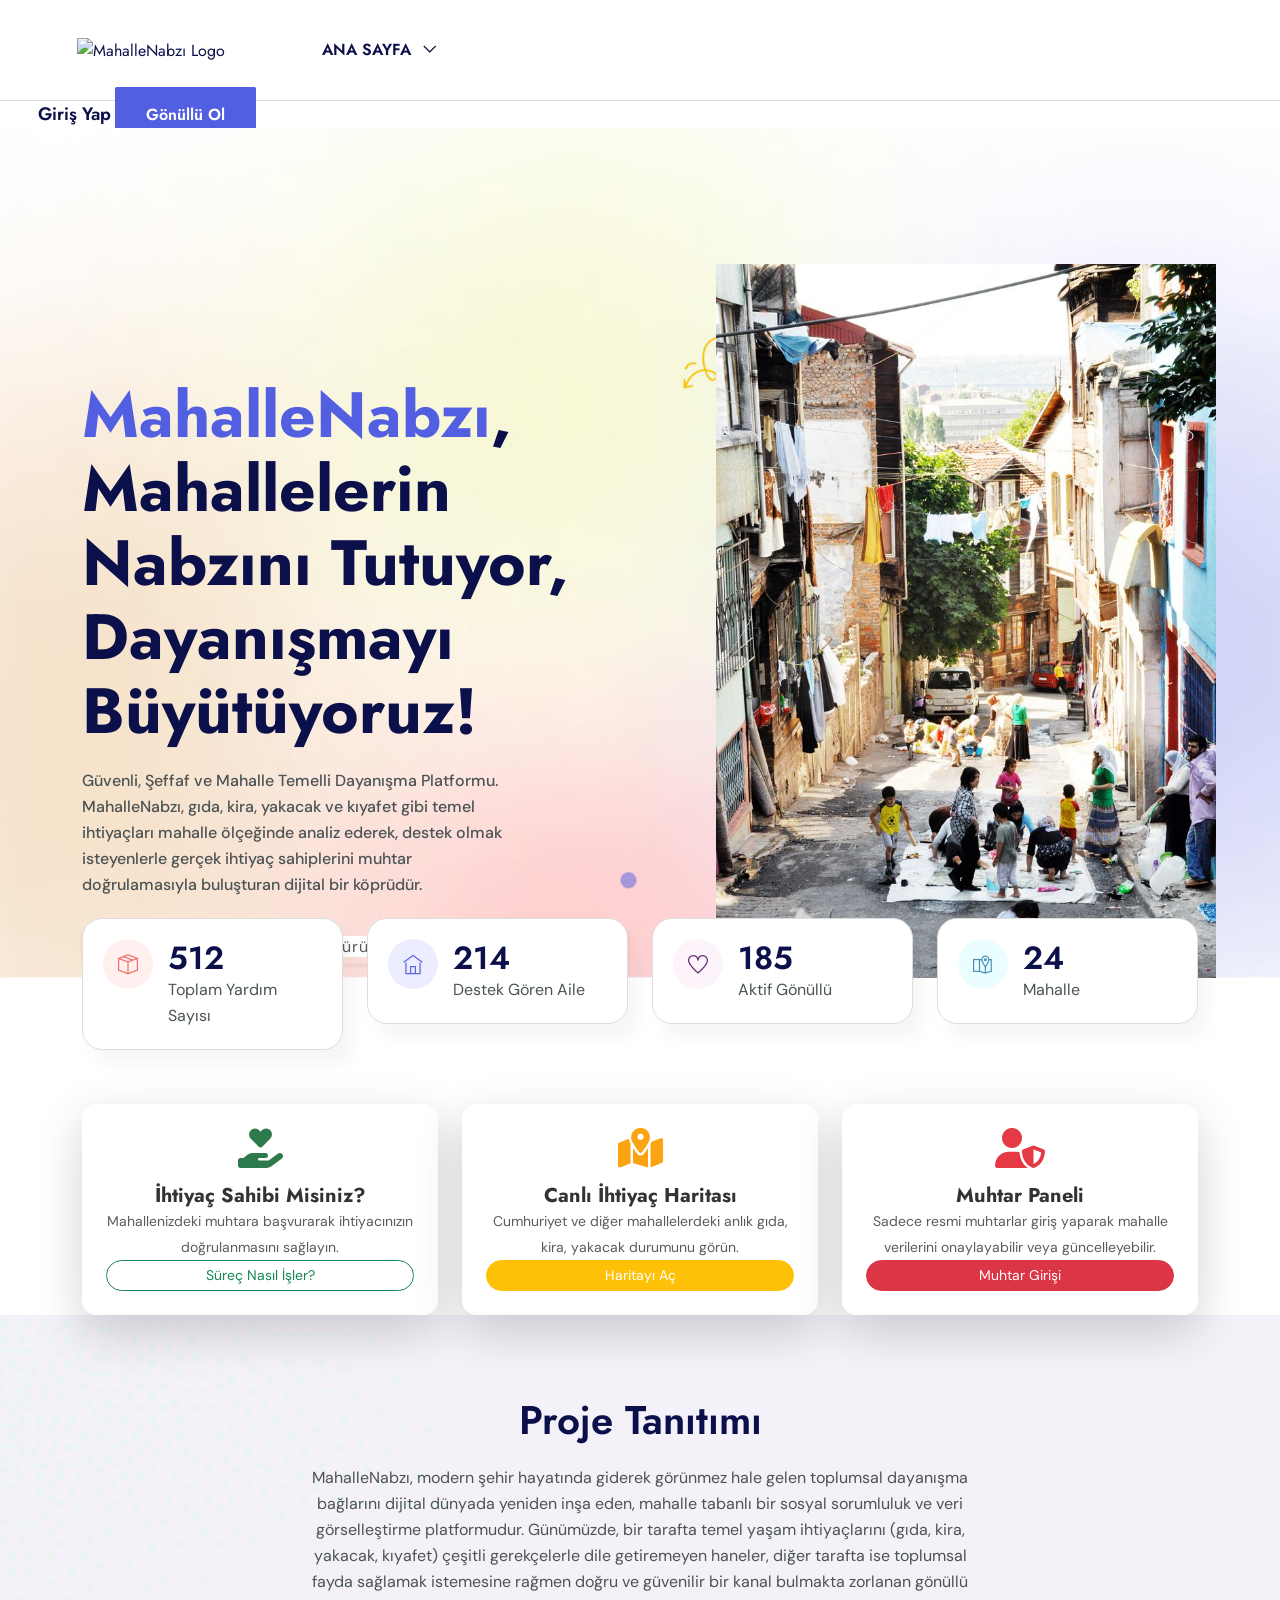
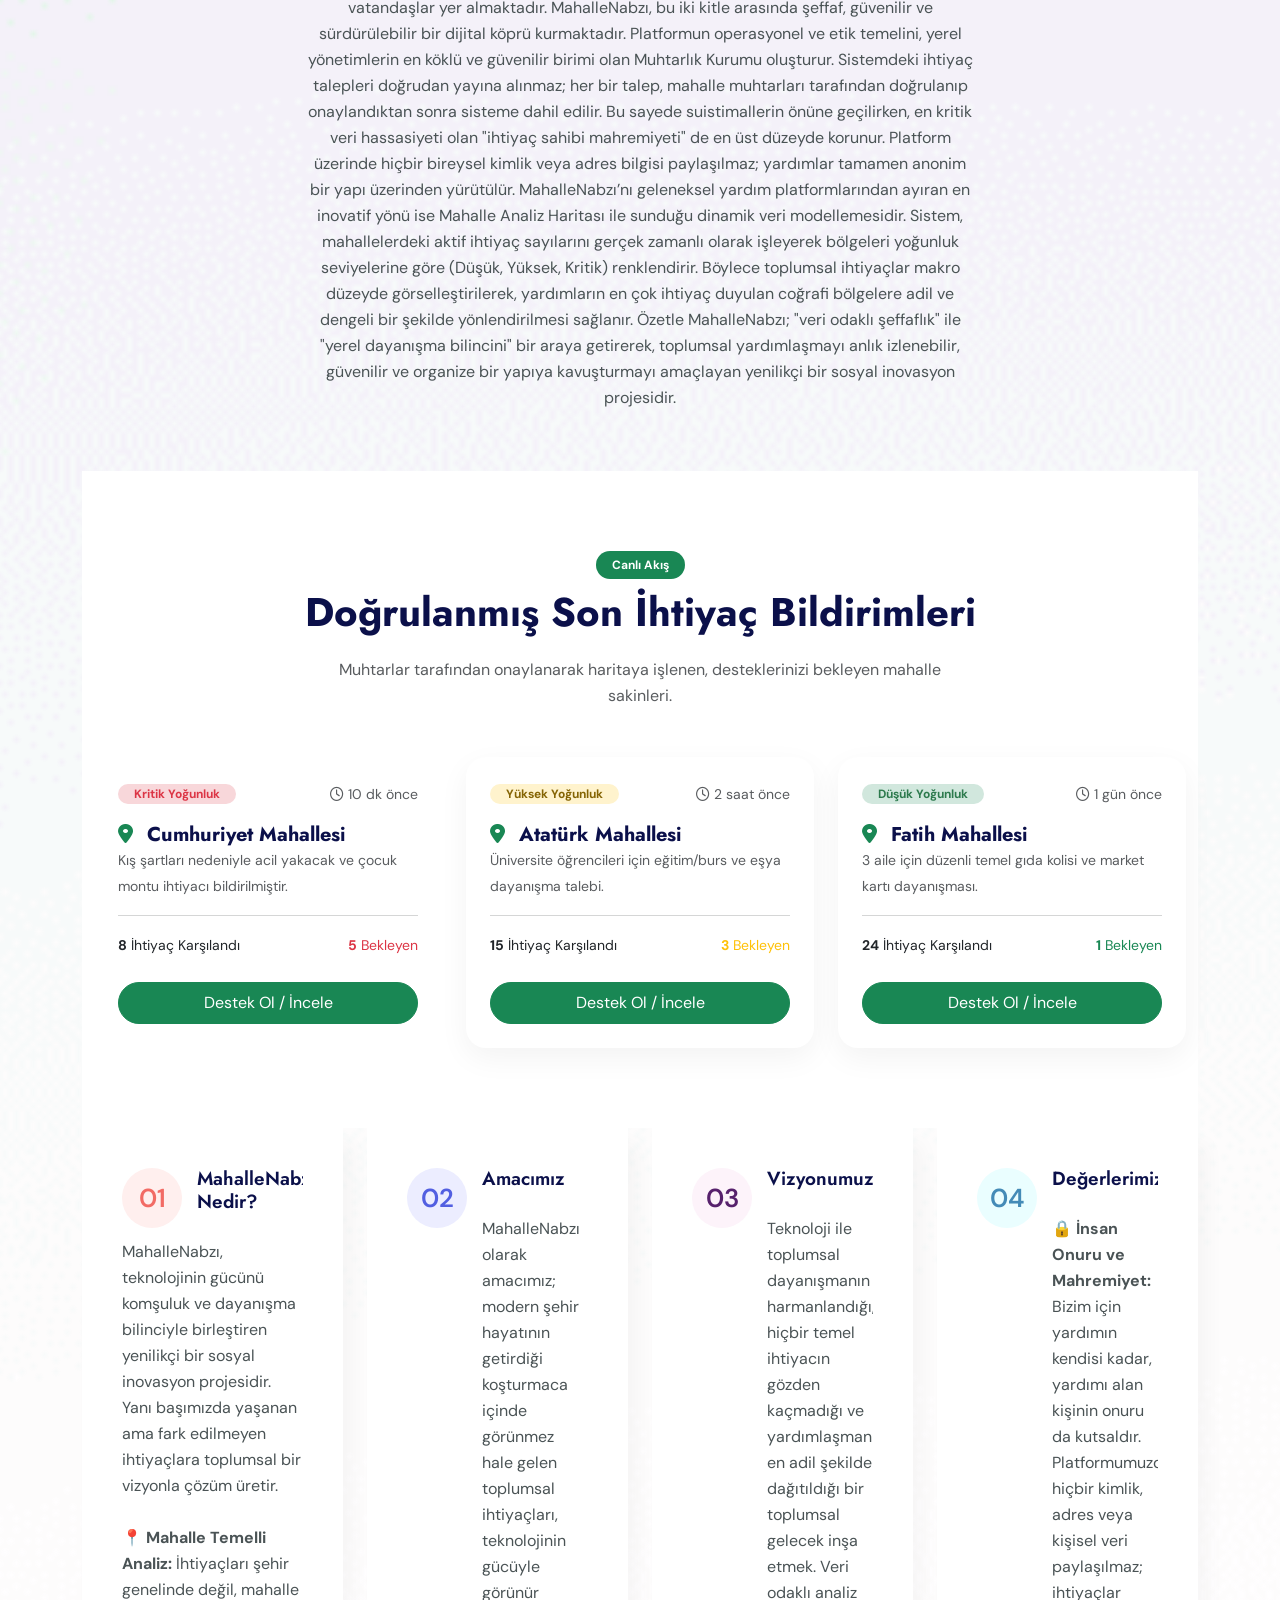
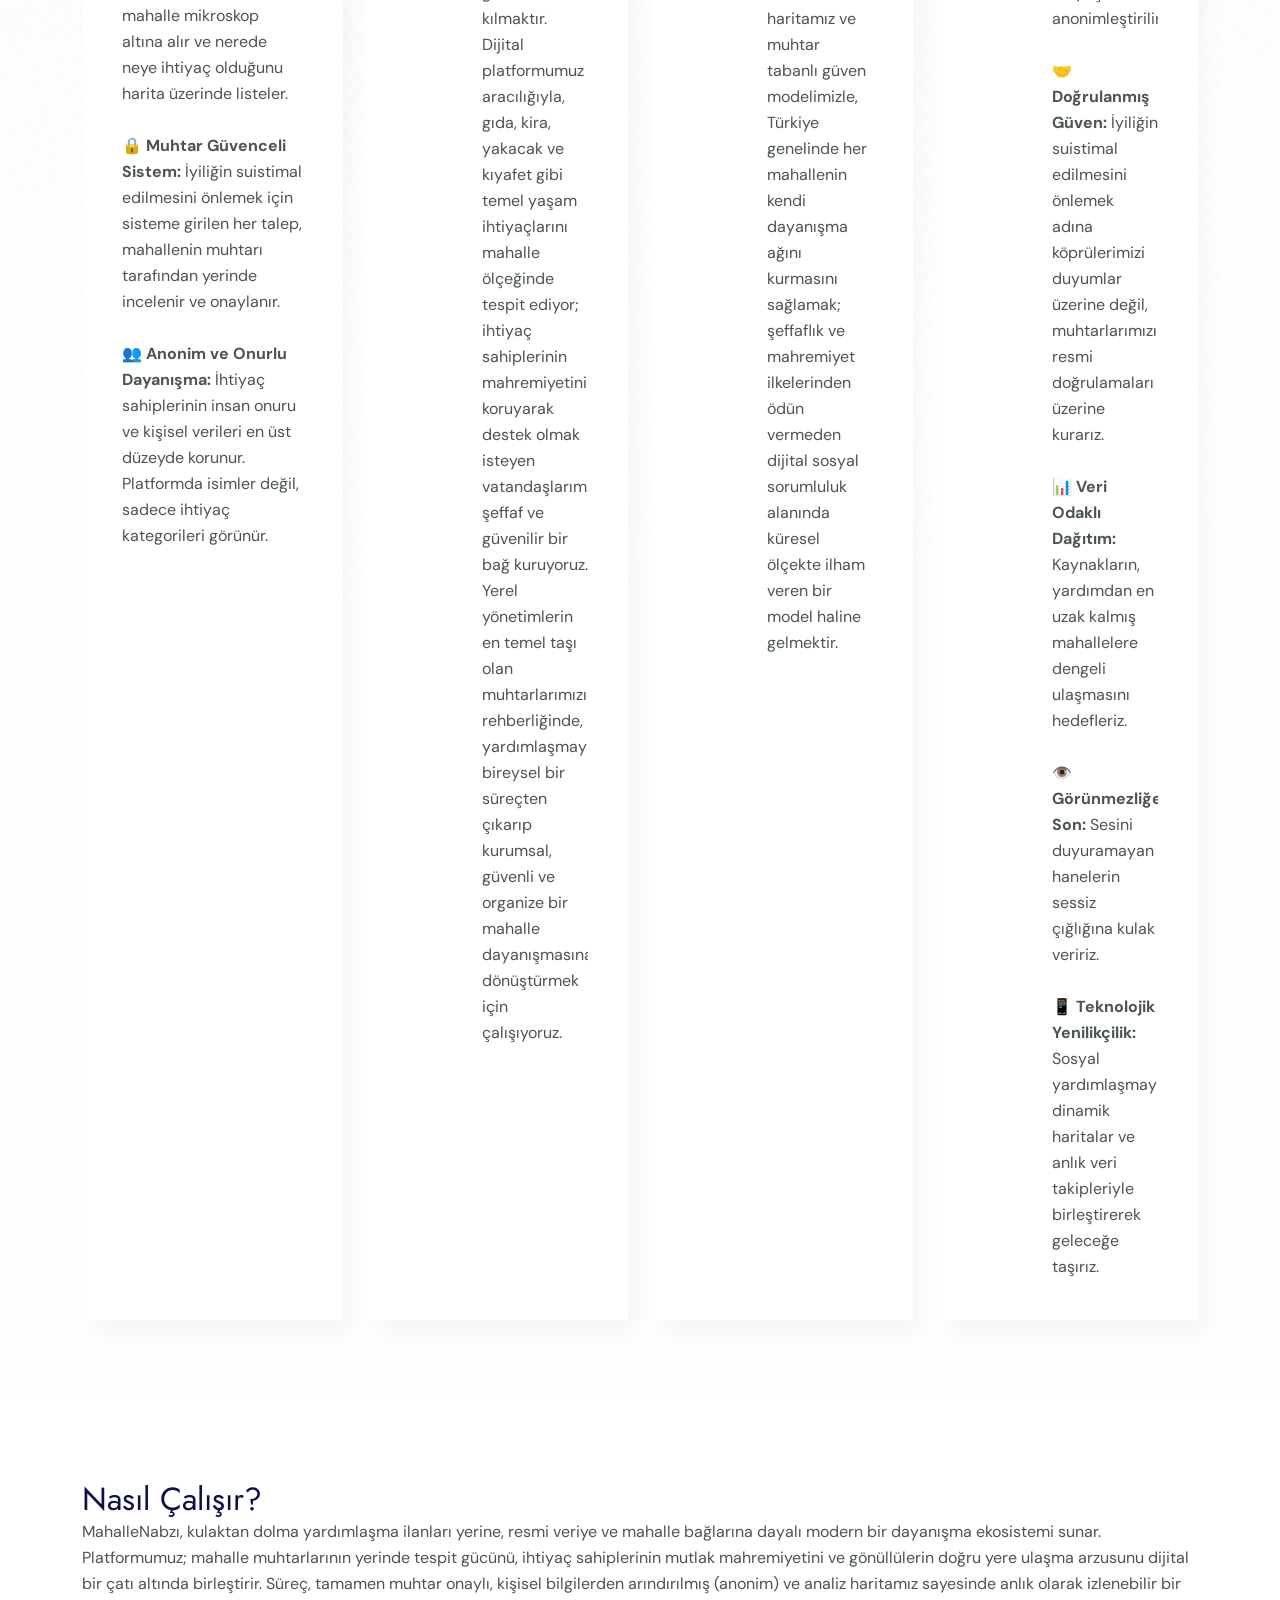
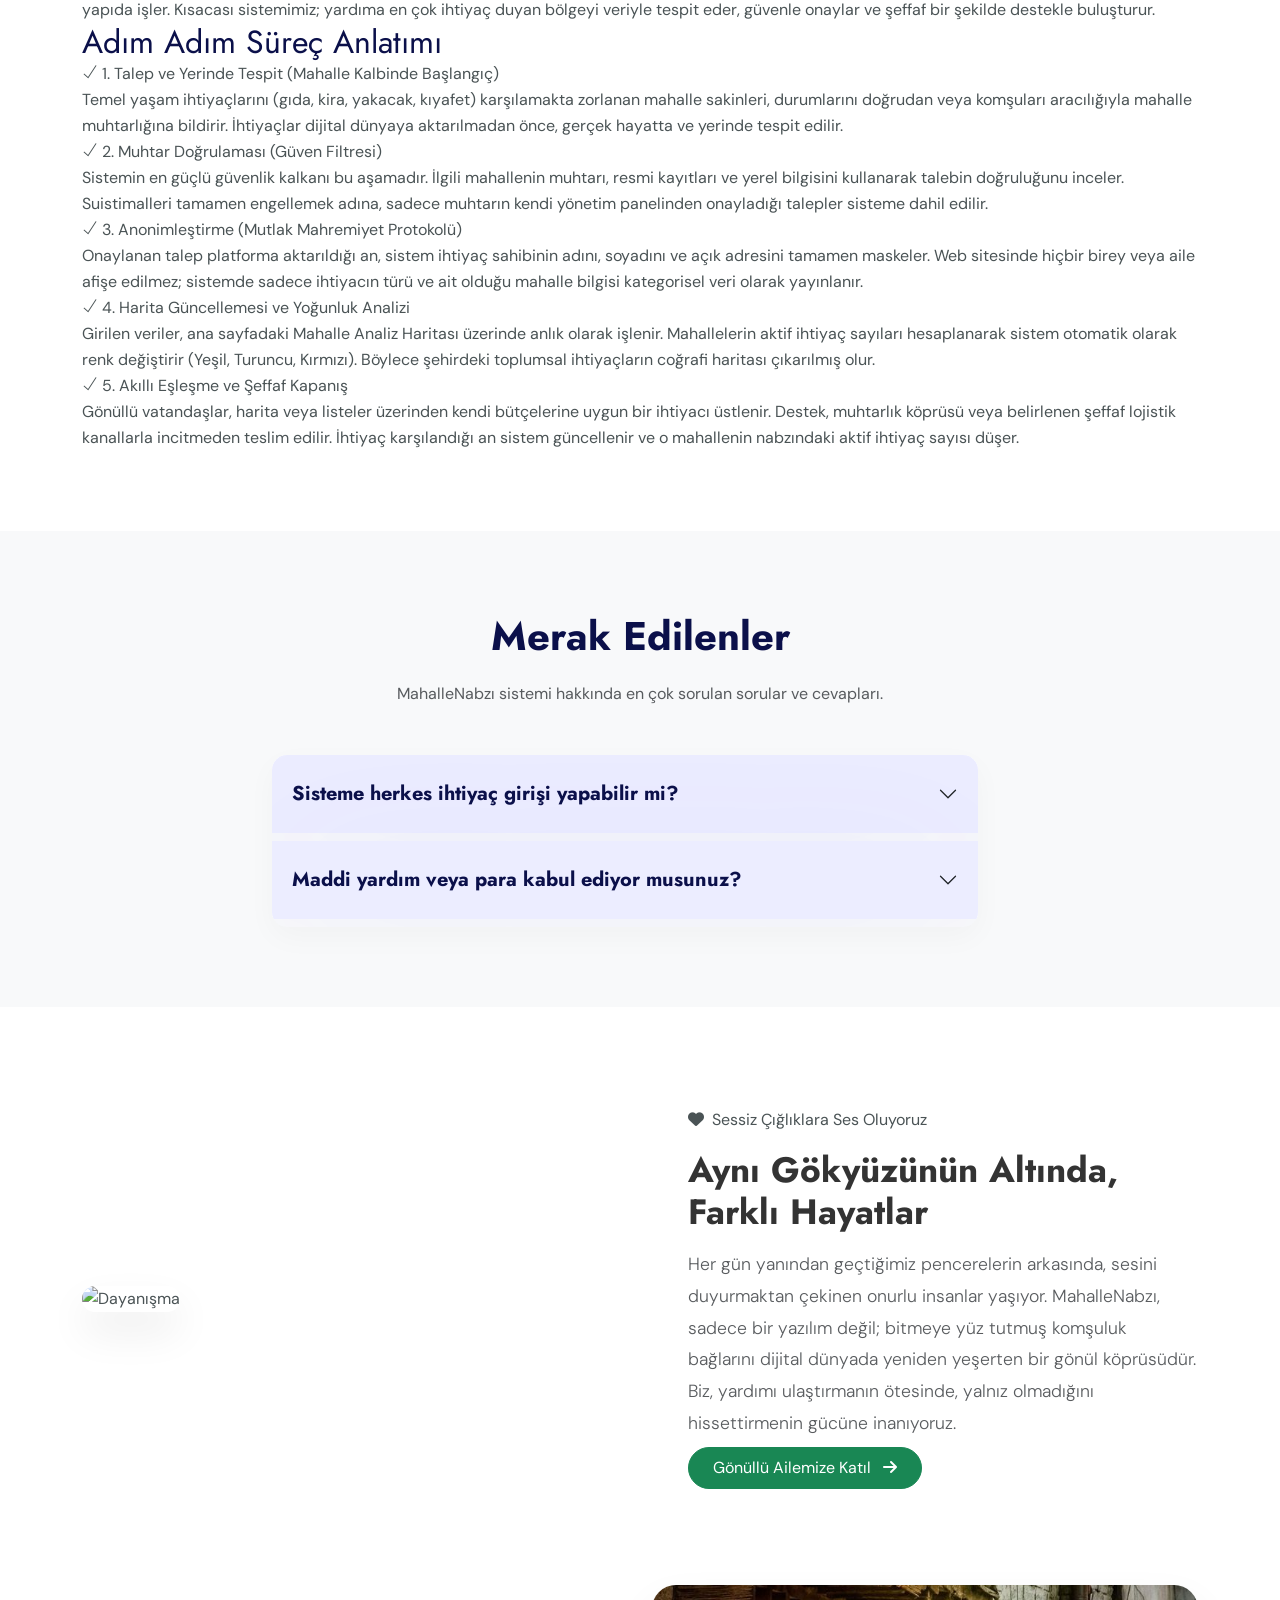
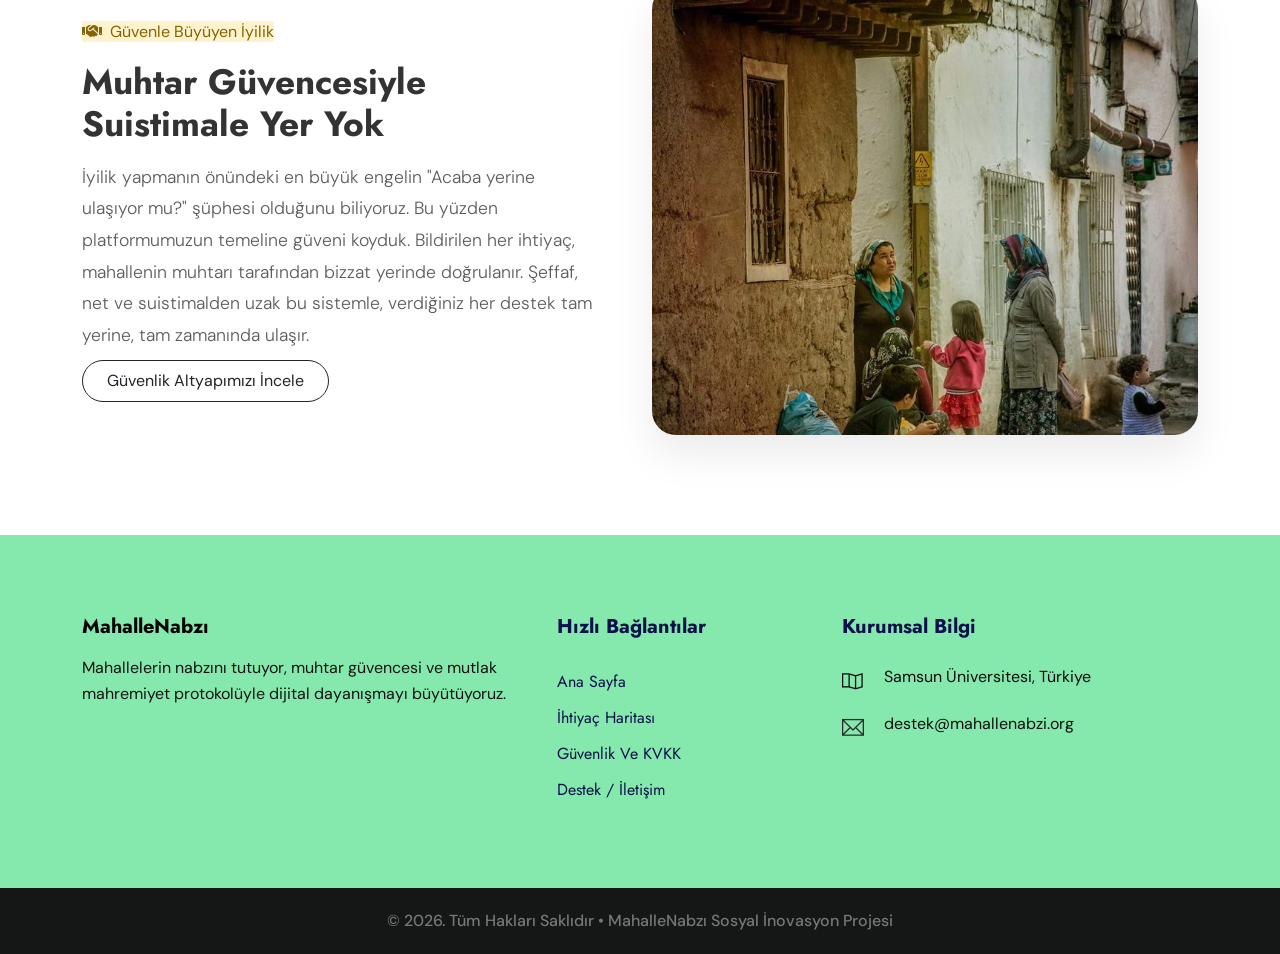
==== eduleb/index.html @ a0b83f0f "merak edilenler  böülümü eklendi" ====
<!DOCTYPE html>
<html lang="en">

	<head>
		<!-- Meta -->
		<meta charset="utf-8">
		<meta http-equiv="X-UA-Compatible" content="IE=edge">
		<meta name="viewport" content="width=device-width, initial-scale=1, shrink-to-fit=no">
		<!-- The above 3 meta tags *must* come first in the head; any other head content must come *after* these tags -->
		<meta name="description" content="Eduleb - Education HTML Template">
		<meta name="keywords" content="agency, business, corporate, creative, html5, modern, multipurpose, One Page, parallax, startup">		
		<!-- SITE TITLE -->
		<title>MahalleNabzı | Mahalle Temelli Dayanışma ve İhtiyaç Haritası</title>		
		<!-- Latest Bootstrap min CSS -->
		<link rel="stylesheet" href="assets/bootstrap/css/bootstrap.min.css">		
		<!-- Google Font -->
		<link href="https://fonts.googleapis.com/css2?family=DM+Sans:ital,opsz,wght@0,9..40,100..1000;1,9..40,100..1000&display=swap" rel="stylesheet">
		<link href="https://fonts.googleapis.com/css2?family=Jost:ital,wght@0,100..900;1,100..900&display=swap" rel="stylesheet">
		<!-- Font Awesome CSS -->
		<link rel="stylesheet" href="https://cdnjs.cloudflare.com/ajax/libs/font-awesome/6.5.2/css/all.min.css">
		<link rel="stylesheet" href="assets/fonts/font-awesome.min.css">
		<link rel="stylesheet" href="assets/fonts/themify-icons.css">
		<!--- owl carousel Css-->
		<link rel="stylesheet" href="assets/owlcarousel/css/owl.carousel.css">
		<link rel="stylesheet" href="assets/owlcarousel/css/owl.theme.css">	
		<!--jquery-simple-mobilemenu Css-->
        <link rel="stylesheet" href="assets/css/jquery-simple-mobilemenu.css">			
		<!-- MAGNIFIC CSS -->
		<link rel="stylesheet" href="assets/css/magnific-popup.css">		
		<!-- animate CSS -->
		<link rel="stylesheet" href="assets/css/animate.css">	
		<!-- Style CSS -->					
		<link rel="stylesheet" href="assets/css/style.css">					
		<!-- HTML5 shim and Respond.js IE8 support of HTML5 elements and media queries -->
		<!-- WARNING: Respond.js doesn't work if you view the page via file:// -->
		<!--[if lt IE 9]>
		  <script src="https://oss.maxcdn.com/html5shiv/3.7.2/html5shiv.min.js"></script>
		  <script src="https://oss.maxcdn.com/respond/1.4.2/respond.min.js"></script>
		<![endif]-->
	</head>
	
    <body>

		

		<!-- START NAVBAR -->  
		<div id="navigation" class="navbar-light bg-faded site-navigation">
			<div class="container-fluid">
				<div class="row">
					<div class="col-20 align-self-center">
						<div class="site-logo">
							<a href="index.html"><img src="https://cdn-icons-png.flaticon.com/256/3480/3480518.png"
                            width="60"height="60"alt="MahalleNabzı Logo"></a>          				
						</div>
					</div><!--- END Col -->
					
					<div class="col-60 d-flex">
						<nav id="main-menu">
							<ul>
								<li class="menu-item-has-children"><a href="#">Ana Sayfa</a>
								<ul>
                                  
                                   <li><a href="mahalle-analizi.html">Mahalle Analiz Haritası</a></li>
                                   <li><a href="etki-basarilar.html">Etki ve Başarılar</a></li>
                                   <li><a href="kullanici-islemleri.html">Kullanıcı İşlemleri</a></li>
                                   <li><a href="guvenlik-gizlilik.html">Güvenlik ve Gizlilik</a></li>
                                   <li><a href="iletisim-destek.html">İletişim / Destek</a></li>
                                </ul>
								</li>
                        
                        </nav>
					</div>


				</div><!--- END ROW -->
			</div><!--- END CONTAINER -->
		</div> 	  
		<!-- END NAVBAR -->		

<div class="col-20 d-none d-xl-block text-end align-self-center">
    <a href="kullanici-islemleri.html" class="header-btn">Giriş Yap</a>
    <a href="kullanici-islemleri.html" class="btn_one">Gönüllü Ol</a>
</div>


		<!-- START HOME -->
		<section class="home_bg hb_height" style="background-image: url(assets/img/bg/home-bg.jpg);  background-size:cover; background-position: center center;">
			<div class="container">
				<div class="row">
				  <div class="col-lg-6 col-sm-12 col-xs-12">
					<div class="hero-text ht_top">

						<h1><span>MahalleNabzı</span>, Mahallelerin Nabzını Tutuyor, Dayanışmayı Büyütüyoruz!</h1>
						<p>Güvenli, Şeffaf ve Mahalle Temelli Dayanışma Platformu. MahalleNabzı, gıda, kira, yakacak ve kıyafet gibi temel ihtiyaçları mahalle ölçeğinde analiz ederek,
							 destek olmak isteyenlerle gerçek ihtiyaç sahiplerini muhtar doğrulamasıyla buluşturan dijital bir köprüdür.</p>
					</div>
					
					<div class="custom-search-box shadow-sm mb-5">
    <form action="#" class="banner_subs d-flex align-items-center h-100">
        <div class="input-group align-items-center h-100">
            <span class="input-group-text bg-white border-0 ps-4 text-muted fs-5">
                <i class="fa fa-search"></i>
            </span>
            <input type="text" class="form-control home_si border-0 text-muted fs-6 h-100" placeholder="Mahalle veya İhtiyaç Türü Ara (Gıda, Giysi...)" required="required">
        </div>
        <button type="button" class="subscribe__btn btn px-5 h-100 rounded-pill text-white fw-bold d-flex align-items-center gap-2">
            Sorgula <i class="fa fa-paper-plane fs-6"></i>
        </button>
    </form>
</div>
				  </div><!--- END COL -->
				  <div class="col-lg-6 col-sm-12 col-xs-12">
					<div class="hero-text-img">
						<img src="assets/img/mahalle.jpg"    width=500px height=500px class="img-fluid" alt="" />
						
					</div>					
				  </div><!--- END COL -->						  
				</div><!--- END ROW -->
			</div><!--- END CONTAINER -->
		</section>
		<!-- END  HOME -->			

		<!-- START COUNTER -->
		<section class="count_area counter_feature">
			<div class="container">
				<div class="row">
					<div class="col-lg-3 col-sm-6 col-xs-12">
						<div class="single-counter">
							<span class="ti-package sc_one"></span>

						
							<h2 class="counter-num">512</h2>
							<p>Toplam Yardım Sayısı</p>
						</div>							
					</div>
					<div class="col-lg-3 col-sm-6 col-xs-12">
						<div class="single-counter">
							<span class="ti-home sc_two"></span>
							<h2 class="counter-num">214</h2>
							<p>Destek Gören Aile</p>
						</div>
					</div><!-- END COL -->
					<div class="col-lg-3 col-sm-6 col-xs-12">
						<div class="single-counter">
							<span class="ti-heart sc_three"></span>
							<h2 class="counter-num">185</h2>
							<p>Aktif Gönüllü</p>
						</div>
					</div><!-- END COL -->
					<div class="col-lg-3 col-sm-6 col-xs-12">
						<div class="single-counter">
							<span class="ti-map-alt sc_four"></span>
							<h2 class="counter-num">24</h2>
							<p>Mahalle</p>
						</div>
					</div><!-- END COL -->						
				</div><!--- END ROW -->
			</div><!--- END CONTAINER -->		
		</section>
		<!-- END COUNTER -->





		<div class="container hero-cards" style="margin-top: -50px; position: relative; z-index: 10;">
    <div class="row g-4">
        <div class="col-md-4">
            <div class="card shadow-lg border-0 text-center p-4" style="border-radius: 15px; background: rgba(255,255,255,0.95); transition: 0.3s;">
                <div class="icon-box mb-3" style="color: #2d7a4d; font-size: 2.5rem;"><i class="fa-solid fa-hand-holding-heart"></i></div>
                <h5 class="fw-bold" style="color: #333;">İhtiyaç Sahibi Misiniz?</h5>
                <p class="text-muted small">Mahallenizdeki muhtara başvurarak ihtiyacınızın doğrulanmasını sağlayın.</p>
                <a href="guvenlik-gizlilik.html" class="btn btn-outline-success btn-sm rounded-pill">Süreç Nasıl İşler?</a>
            </div>
        </div>
        <div class="col-md-4">
            <div class="card shadow-lg border-0 text-center p-4" style="border-radius: 15px; background: rgba(255,255,255,0.95); transition: 0.3s;">
                <div class="icon-box mb-3" style="color: #fca311; font-size: 2.5rem;"><i class="fa-solid fa-map-location-dot"></i></div>
                <h5 class="fw-bold" style="color: #333;">Canlı İhtiyaç Haritası</h5>
                <p class="text-muted small">Cumhuriyet ve diğer mahallelerdeki anlık gıda, kira, yakacak durumunu görün.</p>
                <a href="mahalle-analizi.html" class="btn btn-warning btn-sm text-white rounded-pill">Haritayı Aç</a>
            </div>
        </div>
        <div class="col-md-4">
            <div class="card shadow-lg border-0 text-center p-4" style="border-radius: 15px; background: rgba(255,255,255,0.95); transition: 0.3s;">
                <div class="icon-box mb-3" style="color: #e63946; font-size: 2.5rem;"><i class="fa-solid fa-user-shield"></i></div>
                <h5 class="fw-bold" style="color: #333;">Muhtar Paneli</h5>
                <p class="text-muted small">Sadece resmi muhtarlar giriş yaparak mahalle verilerini onaylayabilir veya güncelleyebilir.</p>
                <a href="kullanici-islemleri.html" class="btn btn-danger btn-sm rounded-pill">Muhtar Girişi</a>
            </div>
        </div>
    </div>
</div>




	<!-- START CATEGORY -->
	<section class="top_cat__area section-padding" style="background-image: url(assets/img/bg/shape-1.png);  background-size:cover; background-position: center center;">
		<div class="container">									
			<div class="section-title text-center">
				<h2>Proje Tanıtımı</h2>
				<p> MahalleNabzı, modern şehir hayatında giderek görünmez hale gelen toplumsal dayanışma bağlarını dijital dünyada yeniden inşa eden,
					mahalle tabanlı bir sosyal sorumluluk ve veri görselleştirme platformudur. Günümüzde, bir tarafta temel yaşam ihtiyaçlarını (gıda, kira, yakacak, kıyafet) çeşitli gerekçelerle dile getiremeyen haneler, 
					diğer tarafta ise toplumsal fayda sağlamak istemesine rağmen doğru ve güvenilir bir kanal bulmakta zorlanan gönüllü vatandaşlar yer almaktadır. MahalleNabzı, 
					bu iki kitle arasında şeffaf, güvenilir ve sürdürülebilir bir dijital köprü kurmaktadır.
                    Platformun operasyonel ve etik temelini, yerel yönetimlerin en köklü ve güvenilir birimi olan Muhtarlık Kurumu oluşturur. Sistemdeki ihtiyaç talepleri doğrudan yayına alınmaz; her bir talep, mahalle muhtarları 
					tarafından doğrulanıp onaylandıktan sonra sisteme dahil edilir. 
					Bu sayede suistimallerin önüne geçilirken, en kritik veri hassasiyeti olan "ihtiyaç sahibi mahremiyeti" de en üst düzeyde korunur. Platform üzerinde hiçbir bireysel kimlik veya adres bilgisi paylaşılmaz; 
					yardımlar tamamen anonim bir yapı üzerinden yürütülür.
                    MahalleNabzı’nı geleneksel yardım platformlarından ayıran en inovatif yönü ise Mahalle Analiz Haritası ile sunduğu dinamik veri modellemesidir.
					Sistem, mahallelerdeki aktif ihtiyaç sayılarını gerçek zamanlı olarak işleyerek bölgeleri yoğunluk seviyelerine göre (Düşük, Yüksek, Kritik) renklendirir. 
					Böylece toplumsal ihtiyaçlar makro düzeyde görselleştirilerek, yardımların en çok ihtiyaç duyulan coğrafi bölgelere adil ve dengeli bir şekilde yönlendirilmesi sağlanır.
                    Özetle MahalleNabzı; "veri odaklı şeffaflık" ile "yerel dayanışma bilincini" bir araya getirerek, toplumsal yardımlaşmayı anlık izlenebilir, güvenilir ve organize bir yapıya
					kavuşturmayı amaçlayan yenilikçi bir sosyal inovasyon projesidir.</p>
			</div>		
			



<section class="live-needs section-padding" style="background: #ffffff; padding: 80px 0;">
    <div class="container">
        <div class="section-title text-center mb-5">
            <span class="badge bg-success rounded-pill px-3 py-2 mb-2">Canlı Akış</span>
            <h2 class="fw-bold">Doğrulanmış Son İhtiyaç Bildirimleri</h2>
            <p class="text-muted">Muhtarlar tarafından onaylanarak haritaya işlenen, desteklerinizi bekleyen mahalle sakinleri.</p>
        </div>
        <div class="row g-4">
            <div class="col-lg-4 col-md-6">
                <div class="card border-0 h-100 style="border-radius: 20px; box-shadow: 0 10px 30px rgba(0,0,0,0.05);">
                    <div class="card-body p-4">
                        <div class="d-flex justify-content-between align-items-center mb-3">
                            <span class="badge bg-danger-subtle text-danger px-3 py-1 rounded-pill" style="background: #ffe3e3;">Kritik Yoğunluk</span>
                            <small class="text-muted"><i class="fa-regular fa-clock"></i> 10 dk önce</small>
                        </div>
                        <h5 class="fw-bold"><i class="fa-solid fa-location-dot text-success me-2"></i> Cumhuriyet Mahallesi</h5>
                        <p class="text-muted small">Kış şartları nedeniyle acil yakacak ve çocuk montu ihtiyacı bildirilmiştir.</p>
                        <hr class="text-muted opacity-25">
                        <div class="d-flex justify-content-between align-items-center">
                            <span class="text-dark small"><strong>8</strong> İhtiyaç Karşılandı</span>
                            <span class="text-danger small"><strong>5</strong> Bekleyen</span>
                        </div>
                    </div>
                    <div class="card-footer bg-transparent border-0 p-4 pt-0">
                        <a href="mahalle-analizi.html" class="btn btn-success w-100 rounded-pill py-2">Destek Ol / İncele</a>
                    </div>
                </div>
            </div>
            <div class="col-lg-4 col-md-6">
                <div class="card border-0 h-100" style="border-radius: 20px; box-shadow: 0 10px 30px rgba(0,0,0,0.05);">
                    <div class="card-body p-4">
                        <div class="d-flex justify-content-between align-items-center mb-3">
                            <span class="badge bg-warning-subtle text-warning px-3 py-1 rounded-pill" style="background: #fff3cd; color: #856404 !important;">Yüksek Yoğunluk</span>
                            <small class="text-muted"><i class="fa-regular fa-clock"></i> 2 saat önce</small>
                        </div>
                        <h5 class="fw-bold"><i class="fa-solid fa-location-dot text-success me-2"></i> Atatürk Mahallesi</h5>
                        <p class="text-muted small">Üniversite öğrencileri için eğitim/burs ve eşya dayanışma talebi.</p>
                        <hr class="text-muted opacity-25">
                        <div class="d-flex justify-content-between align-items-center">
                            <span class="text-dark small"><strong>15</strong> İhtiyaç Karşılandı</span>
                            <span class="text-warning small"><strong>3</strong> Bekleyen</span>
                        </div>
                    </div>
                    <div class="card-footer bg-transparent border-0 p-4 pt-0">
                        <a href="mahalle-analizi.html" class="btn btn-success w-100 rounded-pill py-2">Destek Ol / İncele</a>
                    </div>
                </div>
            </div>
            <div class="col-lg-4 col-md-6">
                <div class="card border-0 h-100" style="border-radius: 20px; box-shadow: 0 10px 30px rgba(0,0,0,0.05);">
                    <div class="card-body p-4">
                        <div class="d-flex justify-content-between align-items-center mb-3">
                            <span class="badge bg-success-subtle text-success px-3 py-1 rounded-pill" style="background: #e2f0d9; color: #2d7a4d !important;">Düşük Yoğunluk</span>
                            <small class="text-muted"><i class="fa-regular fa-clock"></i> 1 gün önce</small>
                        </div>
                        <h5 class="fw-bold"><i class="fa-solid fa-location-dot text-success me-2"></i> Fatih Mahallesi</h5>
                        <p class="text-muted small">3 aile için düzenli temel gıda kolisi ve market kartı dayanışması.</p>
                        <hr class="text-muted opacity-25">
                        <div class="d-flex justify-content-between align-items-center">
                            <span class="text-dark small"><strong>24</strong> İhtiyaç Karşılandı</span>
                            <span class="text-success small"><strong>1</strong> Bekleyen</span>
                        </div>
                    </div>
                    <div class="card-footer bg-transparent border-0 p-4 pt-0">
                        <a href="mahalle-analizi.html" class="btn btn-success w-100 rounded-pill py-2">Destek Ol / İncele</a>
                    </div>
                </div>
            </div>
        </div>
    </div>
</section>


			
			<div class="row g-4 d-flex align-items-stretch"> <div class="col-lg-3 col-sm-6 col-xs-12 d-flex wow fadeInUp" data-wow-duration="1s" data-wow-delay="0.2s" data-wow-offset="0">
        <div class="single_tp w-100"> <span class="sc_one">01</span>
            <h3>MahalleNabzı <br />Nedir?</h3>
            <p>MahalleNabzı, teknolojinin gücünü komşuluk ve dayanışma bilinciyle birleştiren yenilikçi bir sosyal inovasyon projesidir. Yanı başımızda yaşanan ama fark edilmeyen ihtiyaçlara toplumsal bir vizyonla çözüm üretir.<br><br>
               📍 <b>Mahalle Temelli Analiz:</b> İhtiyaçları şehir genelinde değil, mahalle mahalle mikroskop altına alır ve nerede neye ihtiyaç olduğunu harita üzerinde listeler.<br><br>
               🔒 <b>Muhtar Güvenceli Sistem:</b> İyiliğin suistimal edilmesini önlemek için sisteme girilen her talep, mahallenin muhtarı tarafından yerinde incelenir ve onaylanır.<br><br>
               👥 <b>Anonim ve Onurlu Dayanışma:</b> İhtiyaç sahiplerinin insan onuru ve kişisel verileri en üst düzeyde korunur. Platformda isimler değil, sadece ihtiyaç kategorileri görünür.</p>
        </div>
    </div><div class="col-lg-3 col-sm-6 col-xs-12 d-flex wow fadeInUp" data-wow-duration="1s" data-wow-delay="0.3s" data-wow-offset="0">
        <div class="single_tp w-100">
            <span class="sc_two">02</span>
            <h3>Amacımız</h3>
            <p>MahalleNabzı olarak amacımız; modern şehir hayatının getirdiği koşturmaca içinde görünmez hale gelen toplumsal ihtiyaçları, teknolojinin gücüyle görünür kılmaktır. Dijital platformumuz aracılığıyla, gıda, kira, yakacak ve kıyafet gibi temel yaşam ihtiyaçlarını mahalle ölçeğinde tespit ediyor; ihtiyaç sahiplerinin mahremiyetini koruyarak destek olmak isteyen vatandaşlarımızla şeffaf ve güvenilir bir bağ kuruyoruz. Yerel yönetimlerin en temel taşı olan muhtarlarımızın rehberliğinde, yardımlaşmayı bireysel bir süreçten çıkarıp kurumsal, güvenli ve organize bir mahalle dayanışmasına dönüştürmek için çalışıyoruz.</p>
        </div>
    </div><div class="col-lg-3 col-sm-6 col-xs-12 d-flex wow fadeInUp" data-wow-duration="1s" data-wow-delay="0.4s" data-wow-offset="0">
        <div class="single_tp w-100">
            <span class="sc_three">03</span>
            <h3>Vizyonumuz</h3>
            <p>Teknoloji ile toplumsal dayanışmanın harmanlandığı, hiçbir temel ihtiyacın gözden kaçmadığı ve yardımlaşmanın en adil şekilde dağıtıldığı bir toplumsal gelecek inşa etmek. Veri odaklı analiz haritamız ve muhtar tabanlı güven modelimizle, Türkiye genelinde her mahallenin kendi dayanışma ağını kurmasını sağlamak; şeffaflık ve mahremiyet ilkelerinden ödün vermeden dijital sosyal sorumluluk alanında küresel ölçekte ilham veren bir model haline gelmektir.</p>
        </div>
    </div><div class="col-lg-3 col-sm-6 col-xs-12 d-flex wow fadeInUp" data-wow-duration="1s" data-wow-delay="0.4s" data-wow-offset="0">
        <div class="single_tp w-100">
            <span class="sc_four">04</span>
            <h3>Değerlerimiz</h3>
            <p>🔒 <b>İnsan Onuru ve Mahremiyet:</b> Bizim için yardımın kendisi kadar, yardımı alan kişinin onuru da kutsaldır. Platformumuzda hiçbir kimlik, adres veya kişisel veri paylaşılmaz; ihtiyaçlar anonimleştirilir.<br><br>
               🤝 <b>Doğrulanmış Güven:</b> İyiliğin suistimal edilmesini önlemek adına köprülerimizi duyumlar üzerine değil, muhtarlarımızın resmi doğrulamaları üzerine kurarız.<br><br>
               📊 <b>Veri Odaklı Dağıtım:</b> Kaynakların, yardımdan en uzak kalmış mahallelere dengeli ulaşmasını hedefleriz.<br><br>
               👁️ <b>Görünmezliğe Son:</b> Sesini duyuramayan hanelerin sessiz çığlığına kulak veririz.<br><br>
               📱 <b>Teknolojik Yenilikçilik:</b> Sosyal yardımlaşmayı dinamik haritalar ve anlık veri takipleriyle birleştirerek geleceğe taşırız.</p>
        </div>
    </div>
</div><!-- END ROW -->
		</div><!--- END CONTAINER -->
	</section>
	<!-- END CATEGORY -->		
		


	
	<!-- START ABOUT US -->
	<section class="ab_area section-padding">
		<div class="container">									
			<div class="row">								
			



						  
				          <h2>Nasıl Çalışır?</h2>
					
				          <p>MahalleNabzı, kulaktan dolma yardımlaşma ilanları yerine, resmi veriye ve mahalle bağlarına dayalı modern bir dayanışma ekosistemi sunar. 
						   Platformumuz; mahalle muhtarlarının yerinde tespit gücünü, ihtiyaç sahiplerinin mutlak mahremiyetini ve gönüllülerin doğru yere ulaşma arzusunu 
						   dijital bir çatı altında birleştirir. Süreç, tamamen muhtar onaylı, kişisel bilgilerden arındırılmış (anonim) ve analiz haritamız sayesinde anlık olarak izlenebilir bir yapıda işler. 
						   Kısacası sistemimiz; yardıma en çok ihtiyaç duyan bölgeyi veriyle tespit eder, güvenle onaylar ve şeffaf bir şekilde destekle buluşturur.</p>
						
						<h2>Adım Adım Süreç Anlatımı</h2>
					       <ul>
						      <li>
                                 <span class="ti-check"></span>
                                 1. Talep ve Yerinde Tespit (Mahalle Kalbinde Başlangıç)  <br>
                                Temel yaşam ihtiyaçlarını (gıda, kira, yakacak, kıyafet) karşılamakta zorlanan mahalle sakinleri, durumlarını doğrudan veya
								 komşuları aracılığıyla mahalle muhtarlığına bildirir. İhtiyaçlar dijital dünyaya aktarılmadan önce, gerçek hayatta ve yerinde tespit edilir.
                              </li>

                              <li>
                                 <span class="ti-check"></span>
                                2. Muhtar Doğrulaması (Güven Filtresi)  <br> 
                                Sistemin en güçlü güvenlik kalkanı bu aşamadır. İlgili mahallenin muhtarı, resmi kayıtları ve yerel bilgisini kullanarak talebin doğruluğunu inceler. 
								Suistimalleri tamamen engellemek adına, sadece muhtarın kendi yönetim panelinden onayladığı talepler sisteme dahil edilir.
                              </li>

                              <li>
                                 <span class="ti-check"></span>
                               3. Anonimleştirme (Mutlak Mahremiyet Protokolü)   <br>
                               Onaylanan talep platforma aktarıldığı an, sistem ihtiyaç sahibinin adını, soyadını ve açık adresini tamamen maskeler. 
							   Web sitesinde hiçbir birey veya aile afişe edilmez; sistemde sadece ihtiyacın türü ve ait olduğu mahalle bilgisi kategorisel veri olarak yayınlanır.
                              </li>

                              <li>
                                  <span class="ti-check"></span>
                                4. Harita Güncellemesi ve Yoğunluk Analizi   <br>
                               Girilen veriler, ana sayfadaki Mahalle Analiz Haritası üzerinde anlık olarak işlenir. Mahallelerin aktif ihtiyaç sayıları hesaplanarak sistem 
							   otomatik olarak renk değiştirir (Yeşil, Turuncu, Kırmızı). Böylece şehirdeki toplumsal ihtiyaçların coğrafi haritası çıkarılmış olur.
                              </li>


							   <li>
                                  <span class="ti-check"></span>
                                5. Akıllı Eşleşme ve Şeffaf Kapanış   <br>
                                Gönüllü vatandaşlar, harita veya listeler üzerinden kendi bütçelerine uygun bir ihtiyacı üstlenir. Destek, muhtarlık köprüsü 
								veya belirlenen şeffaf lojistik kanallarla incitmeden teslim edilir. İhtiyaç karşılandığı an sistem güncellenir ve o mahallenin nabzındaki aktif ihtiyaç sayısı düşer.
                              </li>
						</ul>

					</div>
				</div><!--- END COL -->							  
			</div><!--- END ROW -->
		</div><!--- END CONTAINER -->
	</section>
	<!-- END ABOUT US -->	
	




<section class="faq-section section-padding" style="background: #f8f9fa; padding: 80px 0;">
    <div class="container">
        <div class="section-title text-center mb-5">
            <h2 class="fw-bold">Merak Edilenler</h2>
            <p class="text-muted">MahalleNabzı sistemi hakkında en çok sorulan sorular ve cevapları.</p>
        </div>
        <div class="row justify-content-center">
            <div class="col-lg-8">
                <div class="accordion accordion-flush" id="accordionFaq" style="box-shadow: 0 10px 30px rgba(0,0,0,0.03); border-radius: 15px; overflow: hidden;">
                    <div class="accordion-item border-0 mb-2">
                        <h2 class="accordion-header" id="flush-headingOne">
                            <button class="accordion-button collapsed fw-bold text-dark" type="button" data-bs-toggle="collapse" data-bs-target="#flush-collapseOne" style="padding: 20px;">
                                Sisteme herkes ihtiyaç girişi yapabilir mi?
                            </button>
                        </h2>
                        <div id="flush-collapseOne" class="accordion-collapse collapse" data-bs-parent="#accordionFaq">
                            <div class="accordion-body text-muted">
                                Evet, mahalle sakinleri veya durumdan haberdar olan herkes sisteme ihtiyaç bildiriminde bulunabilir. Ancak bu bildirimlerin haritada yayınlanabilmesi için ilgili mahallenin muhtarı tarafından sistem paneli üzerinden onaylanması zorunludur.
                            </div>
                        </div>
                    </div>
                    <div class="accordion-item border-0 mb-2">
                        <h2 class="accordion-header" id="flush-headingTwo">
                            <button class="accordion-button collapsed fw-bold text-dark" type="button" data-bs-toggle="collapse" data-bs-target="#flush-collapseTwo" style="padding: 20px;">
                                Maddi yardım veya para kabul ediyor musunuz?
                            </button>
                        </h2>
                        <div id="flush-collapseTwo" class="accordion-collapse collapse" data-bs-parent="#accordionFaq">
                            <div class="accordion-body text-muted">
                                Kesinlikle hayır. MahalleNabzı platformu asla nakdi (para) yardım kabul etmez ve aracı olmaz. Sistem sadece ihtiyaçların türünü (Gıda, fatura desteği, giysi vb.) gösterir; gönüllülerin yardımı doğrudan ihtiyaç sahibine ulaştırmasını teşvik eder.
                            </div>
                        </div>
                    </div>
                </div>
            </div>
        </div>
    </div>
</section>






<section class="stories-section section-padding" style="background: #ffffff; padding: 100px 0;">
    <div class="container">
        
        <div class="row align-items-center mb-5 pb-5">
            <div class="col-lg-6 col-md-12 wow fadeInLeft" data-wow-duration="1s">
                <div class="image-wrapper position-relative">
                    <img src="https://images.unsplash.com/photo-1488521787991-ed7bbaae773c?auto=format&fit=crop&q=80&w=800" class="img-fluid custom-story-img" alt="Dayanışma">
                    <div class="img-accent-element"></div>
                </div>
            </div>
            <div class="col-lg-6 col-md-12 ps-lg-5 wow fadeInRight" data-wow-duration="1s">
                <div class="story-text-content">
                    <span class="story-badge"><i class="fa-solid fa-heart me-2"></i>Sessiz Çığlıklara Ses Oluyoruz</span>
                    <h2 class="fw-bold my-3" style="color: #333; font-size: 2.2rem;">Aynı Gökyüzünün Altında, Farklı Hayatlar</h2>
                    <p class="lead text-muted" style="font-size: 1.1rem; line-height: 1.8;">Her gün yanından geçtiğimiz pencerelerin arkasında, sesini duyurmaktan çekinen onurlu insanlar yaşıyor. MahalleNabzı, sadece bir yazılım değil; bitmeye yüz tutmuş komşuluk bağlarını dijital dünyada yeniden yeşerten bir gönül köprüsüdür. Biz, yardımı ulaştırmanın ötesinde, yalnız olmadığını hissettirmenin gücüne inanıyoruz.</p>
                    <a href="kullanici-islemleri.html" class="btn btn-success rounded-pill px-4 py-2 mt-2 custom-btn-shadow">Gönüllü Ailemize Katıl <i class="fa-solid fa-arrow-right ms-2"></i></a>
                </div>
            </div>
        </div>

        <div class="row align-items-center flex-column-reverse flex-column-reverse flex-lg-row">
            <div class="col-lg-6 col-md-12 pe-lg-5 wow fadeInLeft" data-wow-duration="1s">
                <div class="story-text-content">
                    <span class="story-badge" style="background: #fff3cd; color: #856404;"><i class="fa-solid fa-handshake me-2"></i>Güvenle Büyüyen İyilik</span>
                    <h2 class="fw-bold my-3" style="color: #333; font-size: 2.2rem;">Muhtar Güvencesiyle Suistimale Yer Yok</h2>
                    <p class="lead text-muted" style="font-size: 1.1rem; line-height: 1.8;">İyilik yapmanın önündeki en büyük engelin "Acaba yerine ulaşıyor mu?" şüphesi olduğunu biliyoruz. Bu yüzden platformumuzun temeline güveni koyduk. Bildirilen her ihtiyaç, mahallenin muhtarı tarafından bizzat yerinde doğrulanır. Şeffaf, net ve suistimalden uzak bu sistemle, verdiğiniz her destek tam yerine, tam zamanında ulaşır.</p>
                    <a href="guvenlik-gizlilik.html" class="btn btn-outline-dark rounded-pill px-4 py-2 mt-2">Güvenlik Altyapımızı İncele</a>
                </div>
            </div>
            <div class="col-lg-6 col-md-12 wow fadeInRight" data-wow-duration="1s">
                <div class="image-wrapper position-relative">
                    <img src="assets/img/sokak__.jpg" class="img-fluid custom-story-img" alt="Gönüllü Dayanışması">
					
                </div>
            </div>
        </div>

    </div>
</section>

	
		

		
		<div class="footer section-padding" style="background: #85e9ae; color: #fff;">
    <div class="container">				
        <div class="row">						
            <div class="col-lg-5 col-sm-6 col-xs-12">
                <div class="single_footer">
                    <h4 class="fw-bold text-black mb-3">MahalleNabzı</h4>
                    <p style="color: #141212;">Mahallelerin nabzını tutuyor, muhtar güvencesi ve mutlak mahremiyet protokolüyle dijital dayanışmayı büyütüyoruz.</p>
                </div>			
            </div><div class="col-lg-3 col-sm-6 col-xs-12">
                <div class="single_footer">
                    <h4>Hızlı Bağlantılar</h4>
                    <ul>
                        <li><a href="index.html">Ana Sayfa</a></li>
                        <li><a href="mahalle-analizi.html">İhtiyaç Haritası</a></li>
                        <li><a href="guvenlik-gizlilik.html">Güvenlik ve KVKK</a></li>
                        <li><a href="iletisim-destek.html">Destek / İletişim</a></li>
                    </ul>
                </div>
            </div><div class="col-lg-4 col-sm-6 col-xs-12">
                <div class="single_footer">
                    <h4>Kurumsal Bilgi</h4>
                    <div class="sf_contact">
                        <span class="ti-map" style="color: #0a0a0a;"></span>
                        <p style="color: #0b0b0b;">Samsun Üniversitesi, Türkiye</p>
                    </div>
                    <div class="sf_contact">
                        <span class="ti-email" style="color: #292b2a;"></span>
                        <p style="color: #0e0e0e;">destek@mahallenabzi.org</p>
                    </div>
                </div>
            </div></div></div></div>
<div class="foot_copy" style="background: #141715; padding: 20px 0;">
    <div class="footer_copyright text-center">
        <p style="margin: 0; color: #777;">&copy; 2026. Tüm Hakları Saklıdır • MahalleNabzı Sosyal İnovasyon Projesi</p>
    </div>	
</div>

			
	
	<!-- Latest jQuery -->
		<script src="assets/js/jquery-1.12.4.min.js"></script>
	<!-- Latest compiled and minified Bootstrap -->
		<script src="assets/bootstrap/js/bootstrap.min.js"></script>
	<!-- modernizer JS -->		
		<script src="assets/js/modernizr-2.8.3.min.js"></script>	
	<!-- jquery-simple-mobilemenu.min -->
		<script src="assets/js/jquery-simple-mobilemenu.js"></script>		
	<!-- owl-carousel min js  -->
		<script src="assets/owlcarousel/js/owl.carousel.min.js"></script>					
	<!-- magnific-popup js -->               
		<script src="assets/js/jquery.magnific-popup.min.js"></script>						
	<!-- countTo js -->
		<script src="assets/js/jquery.inview.min.js"></script>								
	<!-- scrolltopcontrol js -->
		<script src="assets/js/scrolltopcontrol.js"></script>			
	<!-- WOW - Reveal Animations When You Scroll -->
		<!-- <script src="assets/js/wow.min.js"></script>				 -->
	<!-- scripts js -->
		<script src="assets/js/scripts.js"></script>
    </body>
</html>
---- eduleb/assets/fonts/themify-icons.css ----
@font-face {
	font-family: 'themify';
	src:url('../fonts/themify.eot?-fvbane');
	src:url('../fonts/themify.eot?#iefix-fvbane') format('embedded-opentype'),
		url('../fonts/themify.woff?-fvbane') format('woff'),
		url('../fonts/themify.ttf?-fvbane') format('truetype'),
		url('../fonts/themify.svg?-fvbane#themify') format('svg');
	font-weight: normal;
	font-style: normal;
}

[class^="ti-"], [class*=" ti-"] {
	font-family: 'themify';
	speak: none;
	font-style: normal;
	font-weight: normal;
	font-variant: normal;
	text-transform: none;
	line-height: 1;

	/* Better Font Rendering =========== */
	-webkit-font-smoothing: antialiased;
	-moz-osx-font-smoothing: grayscale;
}

.ti-wand:before {
	content: "\e600";
}
.ti-volume:before {
	content: "\e601";
}
.ti-user:before {
	content: "\e602";
}
.ti-unlock:before {
	content: "\e603";
}
.ti-unlink:before {
	content: "\e604";
}
.ti-trash:before {
	content: "\e605";
}
.ti-thought:before {
	content: "\e606";
}
.ti-target:before {
	content: "\e607";
}
.ti-tag:before {
	content: "\e608";
}
.ti-tablet:before {
	content: "\e609";
}
.ti-star:before {
	content: "\e60a";
}
.ti-spray:before {
	content: "\e60b";
}
.ti-signal:before {
	content: "\e60c";
}
.ti-shopping-cart:before {
	content: "\e60d";
}
.ti-shopping-cart-full:before {
	content: "\e60e";
}
.ti-settings:before {
	content: "\e60f";
}
.ti-search:before {
	content: "\e610";
}
.ti-zoom-in:before {
	content: "\e611";
}
.ti-zoom-out:before {
	content: "\e612";
}
.ti-cut:before {
	content: "\e613";
}
.ti-ruler:before {
	content: "\e614";
}
.ti-ruler-pencil:before {
	content: "\e615";
}
.ti-ruler-alt:before {
	content: "\e616";
}
.ti-bookmark:before {
	content: "\e617";
}
.ti-bookmark-alt:before {
	content: "\e618";
}
.ti-reload:before {
	content: "\e619";
}
.ti-plus:before {
	content: "\e61a";
}
.ti-pin:before {
	content: "\e61b";
}
.ti-pencil:before {
	content: "\e61c";
}
.ti-pencil-alt:before {
	content: "\e61d";
}
.ti-paint-roller:before {
	content: "\e61e";
}
.ti-paint-bucket:before {
	content: "\e61f";
}
.ti-na:before {
	content: "\e620";
}
.ti-mobile:before {
	content: "\e621";
}
.ti-minus:before {
	content: "\e622";
}
.ti-medall:before {
	content: "\e623";
}
.ti-medall-alt:before {
	content: "\e624";
}
.ti-marker:before {
	content: "\e625";
}
.ti-marker-alt:before {
	content: "\e626";
}
.ti-arrow-up:before {
	content: "\e627";
}
.ti-arrow-right:before {
	content: "\e628";
}
.ti-arrow-left:before {
	content: "\e629";
}
.ti-arrow-down:before {
	content: "\e62a";
}
.ti-lock:before {
	content: "\e62b";
}
.ti-location-arrow:before {
	content: "\e62c";
}
.ti-link:before {
	content: "\e62d";
}
.ti-layout:before {
	content: "\e62e";
}
.ti-layers:before {
	content: "\e62f";
}
.ti-layers-alt:before {
	content: "\e630";
}
.ti-key:before {
	content: "\e631";
}
.ti-import:before {
	content: "\e632";
}
.ti-image:before {
	content: "\e633";
}
.ti-heart:before {
	content: "\e634";
}
.ti-heart-broken:before {
	content: "\e635";
}
.ti-hand-stop:before {
	content: "\e636";
}
.ti-hand-open:before {
	content: "\e637";
}
.ti-hand-drag:before {
	content: "\e638";
}
.ti-folder:before {
	content: "\e639";
}
.ti-flag:before {
	content: "\e63a";
}
.ti-flag-alt:before {
	content: "\e63b";
}
.ti-flag-alt-2:before {
	content: "\e63c";
}
.ti-eye:before {
	content: "\e63d";
}
.ti-export:before {
	content: "\e63e";
}
.ti-exchange-vertical:before {
	content: "\e63f";
}
.ti-desktop:before {
	content: "\e640";
}
.ti-cup:before {
	content: "\e641";
}
.ti-crown:before {
	content: "\e642";
}
.ti-comments:before {
	content: "\e643";
}
.ti-comment:before {
	content: "\e644";
}
.ti-comment-alt:before {
	content: "\e645";
}
.ti-close:before {
	content: "\e646";
}
.ti-clip:before {
	content: "\e647";
}
.ti-angle-up:before {
	content: "\e648";
}
.ti-angle-right:before {
	content: "\e649";
}
.ti-angle-left:before {
	content: "\e64a";
}
.ti-angle-down:before {
	content: "\e64b";
}
.ti-check:before {
	content: "\e64c";
}
.ti-check-box:before {
	content: "\e64d";
}
.ti-camera:before {
	content: "\e64e";
}
.ti-announcement:before {
	content: "\e64f";
}
.ti-brush:before {
	content: "\e650";
}
.ti-briefcase:before {
	content: "\e651";
}
.ti-bolt:before {
	content: "\e652";
}
.ti-bolt-alt:before {
	content: "\e653";
}
.ti-blackboard:before {
	content: "\e654";
}
.ti-bag:before {
	content: "\e655";
}
.ti-move:before {
	content: "\e656";
}
.ti-arrows-vertical:before {
	content: "\e657";
}
.ti-arrows-horizontal:before {
	content: "\e658";
}
.ti-fullscreen:before {
	content: "\e659";
}
.ti-arrow-top-right:before {
	content: "\e65a";
}
.ti-arrow-top-left:before {
	content: "\e65b";
}
.ti-arrow-circle-up:before {
	content: "\e65c";
}
.ti-arrow-circle-right:before {
	content: "\e65d";
}
.ti-arrow-circle-left:before {
	content: "\e65e";
}
.ti-arrow-circle-down:before {
	content: "\e65f";
}
.ti-angle-double-up:before {
	content: "\e660";
}
.ti-angle-double-right:before {
	content: "\e661";
}
.ti-angle-double-left:before {
	content: "\e662";
}
.ti-angle-double-down:before {
	content: "\e663";
}
.ti-zip:before {
	content: "\e664";
}
.ti-world:before {
	content: "\e665";
}
.ti-wheelchair:before {
	content: "\e666";
}
.ti-view-list:before {
	content: "\e667";
}
.ti-view-list-alt:before {
	content: "\e668";
}
.ti-view-grid:before {
	content: "\e669";
}
.ti-uppercase:before {
	content: "\e66a";
}
.ti-upload:before {
	content: "\e66b";
}
.ti-underline:before {
	content: "\e66c";
}
.ti-truck:before {
	content: "\e66d";
}
.ti-timer:before {
	content: "\e66e";
}
.ti-ticket:before {
	content: "\e66f";
}
.ti-thumb-up:before {
	content: "\e670";
}
.ti-thumb-down:before {
	content: "\e671";
}
.ti-text:before {
	content: "\e672";
}
.ti-stats-up:before {
	content: "\e673";
}
.ti-stats-down:before {
	content: "\e674";
}
.ti-split-v:before {
	content: "\e675";
}
.ti-split-h:before {
	content: "\e676";
}
.ti-smallcap:before {
	content: "\e677";
}
.ti-shine:before {
	content: "\e678";
}
.ti-shift-right:before {
	content: "\e679";
}
.ti-shift-left:before {
	content: "\e67a";
}
.ti-shield:before {
	content: "\e67b";
}
.ti-notepad:before {
	content: "\e67c";
}
.ti-server:before {
	content: "\e67d";
}
.ti-quote-right:before {
	content: "\e67e";
}
.ti-quote-left:before {
	content: "\e67f";
}
.ti-pulse:before {
	content: "\e680";
}
.ti-printer:before {
	content: "\e681";
}
.ti-power-off:before {
	content: "\e682";
}
.ti-plug:before {
	content: "\e683";
}
.ti-pie-chart:before {
	content: "\e684";
}
.ti-paragraph:before {
	content: "\e685";
}
.ti-panel:before {
	content: "\e686";
}
.ti-package:before {
	content: "\e687";
}
.ti-music:before {
	content: "\e688";
}
.ti-music-alt:before {
	content: "\e689";
}
.ti-mouse:before {
	content: "\e68a";
}
.ti-mouse-alt:before {
	content: "\e68b";
}
.ti-money:before {
	content: "\e68c";
}
.ti-microphone:before {
	content: "\e68d";
}
.ti-menu:before {
	content: "\e68e";
}
.ti-menu-alt:before {
	content: "\e68f";
}
.ti-map:before {
	content: "\e690";
}
.ti-map-alt:before {
	content: "\e691";
}
.ti-loop:before {
	content: "\e692";
}
.ti-location-pin:before {
	content: "\e693";
}
.ti-list:before {
	content: "\e694";
}
.ti-light-bulb:before {
	content: "\e695";
}
.ti-Italic:before {
	content: "\e696";
}
.ti-info:before {
	content: "\e697";
}
.ti-infinite:before {
	content: "\e698";
}
.ti-id-badge:before {
	content: "\e699";
}
.ti-hummer:before {
	content: "\e69a";
}
.ti-home:before {
	content: "\e69b";
}
.ti-help:before {
	content: "\e69c";
}
.ti-headphone:before {
	content: "\e69d";
}
.ti-harddrives:before {
	content: "\e69e";
}
.ti-harddrive:before {
	content: "\e69f";
}
.ti-gift:before {
	content: "\e6a0";
}
.ti-game:before {
	content: "\e6a1";
}
.ti-filter:before {
	content: "\e6a2";
}
.ti-files:before {
	content: "\e6a3";
}
.ti-file:before {
	content: "\e6a4";
}
.ti-eraser:before {
	content: "\e6a5";
}
.ti-envelope:before {
	content: "\e6a6";
}
.ti-download:before {
	content: "\e6a7";
}
.ti-direction:before {
	content: "\e6a8";
}
.ti-direction-alt:before {
	content: "\e6a9";
}
.ti-dashboard:before {
	content: "\e6aa";
}
.ti-control-stop:before {
	content: "\e6ab";
}
.ti-control-shuffle:before {
	content: "\e6ac";
}
.ti-control-play:before {
	content: "\e6ad";
}
.ti-control-pause:before {
	content: "\e6ae";
}
.ti-control-forward:before {
	content: "\e6af";
}
.ti-control-backward:before {
	content: "\e6b0";
}
.ti-cloud:before {
	content: "\e6b1";
}
.ti-cloud-up:before {
	content: "\e6b2";
}
.ti-cloud-down:before {
	content: "\e6b3";
}
.ti-clipboard:before {
	content: "\e6b4";
}
.ti-car:before {
	content: "\e6b5";
}
.ti-calendar:before {
	content: "\e6b6";
}
.ti-book:before {
	content: "\e6b7";
}
.ti-bell:before {
	content: "\e6b8";
}
.ti-basketball:before {
	content: "\e6b9";
}
.ti-bar-chart:before {
	content: "\e6ba";
}
.ti-bar-chart-alt:before {
	content: "\e6bb";
}
.ti-back-right:before {
	content: "\e6bc";
}
.ti-back-left:before {
	content: "\e6bd";
}
.ti-arrows-corner:before {
	content: "\e6be";
}
.ti-archive:before {
	content: "\e6bf";
}
.ti-anchor:before {
	content: "\e6c0";
}
.ti-align-right:before {
	content: "\e6c1";
}
.ti-align-left:before {
	content: "\e6c2";
}
.ti-align-justify:before {
	content: "\e6c3";
}
.ti-align-center:before {
	content: "\e6c4";
}
.ti-alert:before {
	content: "\e6c5";
}
.ti-alarm-clock:before {
	content: "\e6c6";
}
.ti-agenda:before {
	content: "\e6c7";
}
.ti-write:before {
	content: "\e6c8";
}
.ti-window:before {
	content: "\e6c9";
}
.ti-widgetized:before {
	content: "\e6ca";
}
.ti-widget:before {
	content: "\e6cb";
}
.ti-widget-alt:before {
	content: "\e6cc";
}
.ti-wallet:before {
	content: "\e6cd";
}
.ti-video-clapper:before {
	content: "\e6ce";
}
.ti-video-camera:before {
	content: "\e6cf";
}
.ti-vector:before {
	content: "\e6d0";
}
.ti-themify-logo:before {
	content: "\e6d1";
}
.ti-themify-favicon:before {
	content: "\e6d2";
}
.ti-themify-favicon-alt:before {
	content: "\e6d3";
}
.ti-support:before {
	content: "\e6d4";
}
.ti-stamp:before {
	content: "\e6d5";
}
.ti-split-v-alt:before {
	content: "\e6d6";
}
.ti-slice:before {
	content: "\e6d7";
}
.ti-shortcode:before {
	content: "\e6d8";
}
.ti-shift-right-alt:before {
	content: "\e6d9";
}
.ti-shift-left-alt:before {
	content: "\e6da";
}
.ti-ruler-alt-2:before {
	content: "\e6db";
}
.ti-receipt:before {
	content: "\e6dc";
}
.ti-pin2:before {
	content: "\e6dd";
}
.ti-pin-alt:before {
	content: "\e6de";
}
.ti-pencil-alt2:before {
	content: "\e6df";
}
.ti-palette:before {
	content: "\e6e0";
}
.ti-more:before {
	content: "\e6e1";
}
.ti-more-alt:before {
	content: "\e6e2";
}
.ti-microphone-alt:before {
	content: "\e6e3";
}
.ti-magnet:before {
	content: "\e6e4";
}
.ti-line-double:before {
	content: "\e6e5";
}
.ti-line-dotted:before {
	content: "\e6e6";
}
.ti-line-dashed:before {
	content: "\e6e7";
}
.ti-layout-width-full:before {
	content: "\e6e8";
}
.ti-layout-width-default:before {
	content: "\e6e9";
}
.ti-layout-width-default-alt:before {
	content: "\e6ea";
}
.ti-layout-tab:before {
	content: "\e6eb";
}
.ti-layout-tab-window:before {
	content: "\e6ec";
}
.ti-layout-tab-v:before {
	content: "\e6ed";
}
.ti-layout-tab-min:before {
	content: "\e6ee";
}
.ti-layout-slider:before {
	content: "\e6ef";
}
.ti-layout-slider-alt:before {
	content: "\e6f0";
}
.ti-layout-sidebar-right:before {
	content: "\e6f1";
}
.ti-layout-sidebar-none:before {
	content: "\e6f2";
}
.ti-layout-sidebar-left:before {
	content: "\e6f3";
}
.ti-layout-placeholder:before {
	content: "\e6f4";
}
.ti-layout-menu:before {
	content: "\e6f5";
}
.ti-layout-menu-v:before {
	content: "\e6f6";
}
.ti-layout-menu-separated:before {
	content: "\e6f7";
}
.ti-layout-menu-full:before {
	content: "\e6f8";
}
.ti-layout-media-right-alt:before {
	content: "\e6f9";
}
.ti-layout-media-right:before {
	content: "\e6fa";
}
.ti-layout-media-overlay:before {
	content: "\e6fb";
}
.ti-layout-media-overlay-alt:before {
	content: "\e6fc";
}
.ti-layout-media-overlay-alt-2:before {
	content: "\e6fd";
}
.ti-layout-media-left-alt:before {
	content: "\e6fe";
}
.ti-layout-media-left:before {
	content: "\e6ff";
}
.ti-layout-media-center-alt:before {
	content: "\e700";
}
.ti-layout-media-center:before {
	content: "\e701";
}
.ti-layout-list-thumb:before {
	content: "\e702";
}
.ti-layout-list-thumb-alt:before {
	content: "\e703";
}
.ti-layout-list-post:before {
	content: "\e704";
}
.ti-layout-list-large-image:before {
	content: "\e705";
}
.ti-layout-line-solid:before {
	content: "\e706";
}
.ti-layout-grid4:before {
	content: "\e707";
}
.ti-layout-grid3:before {
	content: "\e708";
}
.ti-layout-grid2:before {
	content: "\e709";
}
.ti-layout-grid2-thumb:before {
	content: "\e70a";
}
.ti-layout-cta-right:before {
	content: "\e70b";
}
.ti-layout-cta-left:before {
	content: "\e70c";
}
.ti-layout-cta-center:before {
	content: "\e70d";
}
.ti-layout-cta-btn-right:before {
	content: "\e70e";
}
.ti-layout-cta-btn-left:before {
	content: "\e70f";
}
.ti-layout-column4:before {
	content: "\e710";
}
.ti-layout-column3:before {
	content: "\e711";
}
.ti-layout-column2:before {
	content: "\e712";
}
.ti-layout-accordion-separated:before {
	content: "\e713";
}
.ti-layout-accordion-merged:before {
	content: "\e714";
}
.ti-layout-accordion-list:before {
	content: "\e715";
}
.ti-ink-pen:before {
	content: "\e716";
}
.ti-info-alt:before {
	content: "\e717";
}
.ti-help-alt:before {
	content: "\e718";
}
.ti-headphone-alt:before {
	content: "\e719";
}
.ti-hand-point-up:before {
	content: "\e71a";
}
.ti-hand-point-right:before {
	content: "\e71b";
}
.ti-hand-point-left:before {
	content: "\e71c";
}
.ti-hand-point-down:before {
	content: "\e71d";
}
.ti-gallery:before {
	content: "\e71e";
}
.ti-face-smile:before {
	content: "\e71f";
}
.ti-face-sad:before {
	content: "\e720";
}
.ti-credit-card:before {
	content: "\e721";
}
.ti-control-skip-forward:before {
	content: "\e722";
}
.ti-control-skip-backward:before {
	content: "\e723";
}
.ti-control-record:before {
	content: "\e724";
}
.ti-control-eject:before {
	content: "\e725";
}
.ti-comments-smiley:before {
	content: "\e726";
}
.ti-brush-alt:before {
	content: "\e727";
}
.ti-youtube:before {
	content: "\e728";
}
.ti-vimeo:before {
	content: "\e729";
}
.ti-twitter:before {
	content: "\e72a";
}
.ti-time:before {
	content: "\e72b";
}
.ti-tumblr:before {
	content: "\e72c";
}
.ti-skype:before {
	content: "\e72d";
}
.ti-share:before {
	content: "\e72e";
}
.ti-share-alt:before {
	content: "\e72f";
}
.ti-rocket:before {
	content: "\e730";
}
.ti-pinterest:before {
	content: "\e731";
}
.ti-new-window:before {
	content: "\e732";
}
.ti-microsoft:before {
	content: "\e733";
}
.ti-list-ol:before {
	content: "\e734";
}
.ti-linkedin:before {
	content: "\e735";
}
.ti-layout-sidebar-2:before {
	content: "\e736";
}
.ti-layout-grid4-alt:before {
	content: "\e737";
}
.ti-layout-grid3-alt:before {
	content: "\e738";
}
.ti-layout-grid2-alt:before {
	content: "\e739";
}
.ti-layout-column4-alt:before {
	content: "\e73a";
}
.ti-layout-column3-alt:before {
	content: "\e73b";
}
.ti-layout-column2-alt:before {
	content: "\e73c";
}
.ti-instagram:before {
	content: "\e73d";
}
.ti-google:before {
	content: "\e73e";
}
.ti-github:before {
	content: "\e73f";
}
.ti-flickr:before {
	content: "\e740";
}
.ti-facebook:before {
	content: "\e741";
}
.ti-dropbox:before {
	content: "\e742";
}
.ti-dribbble:before {
	content: "\e743";
}
.ti-apple:before {
	content: "\e744";
}
.ti-android:before {
	content: "\e745";
}
.ti-save:before {
	content: "\e746";
}
.ti-save-alt:before {
	content: "\e747";
}
.ti-yahoo:before {
	content: "\e748";
}
.ti-wordpress:before {
	content: "\e749";
}
.ti-vimeo-alt:before {
	content: "\e74a";
}
.ti-twitter-alt:before {
	content: "\e74b";
}
.ti-tumblr-alt:before {
	content: "\e74c";
}
.ti-trello:before {
	content: "\e74d";
}
.ti-stack-overflow:before {
	content: "\e74e";
}
.ti-soundcloud:before {
	content: "\e74f";
}
.ti-sharethis:before {
	content: "\e750";
}
.ti-sharethis-alt:before {
	content: "\e751";
}
.ti-reddit:before {
	content: "\e752";
}
.ti-pinterest-alt:before {
	content: "\e753";
}
.ti-microsoft-alt:before {
	content: "\e754";
}
.ti-linux:before {
	content: "\e755";
}
.ti-jsfiddle:before {
	content: "\e756";
}
.ti-joomla:before {
	content: "\e757";
}
.ti-html5:before {
	content: "\e758";
}
.ti-flickr-alt:before {
	content: "\e759";
}
.ti-email:before {
	content: "\e75a";
}
.ti-drupal:before {
	content: "\e75b";
}
.ti-dropbox-alt:before {
	content: "\e75c";
}
.ti-css3:before {
	content: "\e75d";
}
.ti-rss:before {
	content: "\e75e";
}
.ti-rss-alt:before {
	content: "\e75f";
}
---- eduleb/assets/css/style.css ----
/*
Author       : theme_ocean
Template Name: Eduleb - Education HTML Template
Version      : 1.0
*/
/*=============================================================
    CSS INDEX
    =============================
    01. GENERAL STYLE (body, link color, section-title, preloader btn, overlay, section-padding etc)
    02. START NAVIGATION
    03. START HOME DESIGN
    04. START COUNTER DESIGN
    05. START TOP PROMO STYLE
    06. START ABOUT DESIGN
    07. START COURSE DESIGN
    08. START PARTNER & VIDEO DESIGN
    09. START TEAM DESIGN
    10. START REVIEWS DESIGN
    11. START BLOG DESIGN
    12. START FOOTER DESIGN
    13. START FREE COURSE+INSTRUCTOR CSS
    14. START PRICING DESIGN
    15. START CONTACT PAGE DESIGN
    16. START FAQ DESIGN
    17. START ERROR PAGE DESIGN
    18. START SECTION TOP DESIGN
  =============================================================*/
/*
* ----------------------------------------------------------------------------------------
* 01.GENERAL STYLE
* ----------------------------------------------------------------------------------------
*/
body {
	color: #4a5355;
	font-family: "DM Sans", sans-serif;
	font-size: 16px;
	font-weight: 400;
	line-height: 26px;
	background: #fff;
	overflow-x: hidden;
}

html,
body { height: 100%;position:relative;  }
h1,
h2,
h3,
h4,
h5,
h6 {
  letter-spacing: 0px;
  margin: 0px; 
  font-family: "Jost", sans-serif;
  color: #0b104a;
  font-weight: 400;
}
a {
font-family: "Jost", sans-serif;
text-decoration: none;
color: #0b104a;
-webkit-transition: all 0.2s ease 0s;
transition: all 0.2s ease 0s;
}
a:hover {
    color: #fff;
    text-decoration: none;
}
a:focus {
    outline: none;
    text-decoration: none;
}
p {
    margin-bottom: 0;
}
ul,
li {
    margin: 0;
    padding: 0;
}
::-moz-selection {
	background: #525fe1;
	color: #ffffff;
}
::selection {
	background: #525fe1;
	color: #ffffff;
}

fieldset {
    border: 0 none;
    margin: 0 auto;
    padding: 0;
}
/*START PRELOADER DESIGN*/
.preloaders {
  position: fixed;
  top: 50%;
  left: 50%;
  width: 100%;
  height: 100%;
  display: flex;
  align-items: center;
  justify-content: center;
  z-index: 99999;
  transform: translate(-50%, -50%);
  background: #525fe1;
}
.loader {
  width: 106px;
  height: 56px;
  display: block;
  margin: 30px auto;
  background-image: linear-gradient(#FFF 50px, transparent 0), linear-gradient(#FFF 50px, transparent 0), linear-gradient(#FFF 50px, transparent 0), linear-gradient(#FFF 50px, transparent 0), radial-gradient(circle 14px, #FFF 100%, transparent 0);
  background-size: 48px 15px , 15px 35px, 15px 35px, 25px 15px, 28px 28px;
  background-position: 25px 5px, 58px 20px, 25px 17px, 2px 37px, 76px 0px;
  background-repeat: no-repeat;
  position: relative;
  transform: rotate(-45deg);
  box-sizing: border-box;
}
.loader::after,
.loader::before {
  content: '';  
  position: absolute;
  width: 56px;
  height: 56px;
  border: 6px solid #f26b65;
  border-radius: 50%;
  left: -45px;
  top: -10px;
  background-repeat: no-repeat;
  background-image: linear-gradient(#FFF 64px, transparent 0), linear-gradient(#FFF 66px, transparent 0), radial-gradient(circle 4px, #FFF 100%, transparent 0);
  background-size: 40px 1px , 1px 40px, 8px 8px;
  background-position: center center;
  box-sizing: border-box;
  animation: rotation 0.3s linear infinite;
}
.loader::before {
  left: 25px;
  top: 60px;
}

@keyframes rotation {
  0% {
    transform: rotate(0deg);
  }
  100% {
    transform: rotate(360deg);
  }
} 
ul{list-style:none;}
/*END PRELOADER DESIGN*/
.no-padding { padding: 0 }
/*END PRELOADER DESIGN*/
.section-padding {padding:80px 0;}
/*START SECTION TITLE DESIGN*/
.section-title{margin-bottom:60px;}
.section-title h2 {
	font-size: 40px;
	font-weight: 600;
	margin-top: 0;
	position: relative;
	line-height: 50px;
}
.section-title p{
width:60%;
margin:auto;
margin-top: 20px;
}
.section-title b{color:#525fe1;font-weight: 600;}
@media only screen and (max-width:768px){
.section-title p{padding-right:0px;margin-bottom: 30px;}
}
@media only screen and (max-width:480px){
.section-title  h2 {font-size:35px;}
}
/*END SECTION TITLE DESIGN*/
/*START SCROLL TO TOP*/
.topcontrol {
background:none;
border-radius: 30px;
bottom: 5px;
border:2px solid #525fe1;
box-shadow: 0 1px 10px 0 rgba(0, 0, 0, 0.2);
color: #525fe1;
cursor: pointer;
font-size: 22px;
height: 50px;
line-height: 47px;
opacity: 1;
-ms-filter: "progid:DXImageTransform.Microsoft.Alpha(Opacity=100)";
position: fixed;
right: 5px;
text-align: center;
-webkit-transition: all 0.2s ease 0s;
transition: all 0.2s ease 0s;
width: 50px;
}
.topcontrol:hover {
    background:#525fe1;
	border:2px solid #525fe1;
    color: #000;
}
/*END SCROLL TO TOP*/
/*START BTN*/
.btn_one {
	background: #525fe1;
	border: 1px solid #525fe1;
	padding: 15px 30px;
	border-radius: 2px;
	color: #fff;
	transition: 0.3s;
	font-weight: 600;
}
.btn_one i{margin-right:5px;}
.btn_one:hover{
background:#f26b65;
color:#fff;
border: 1px solid #f26b65;
}
@media only screen and (max-width:960px){
.btn_one{
padding: 14px 25px;
margin-top: 0px;
}
.btn_one i{margin-right:5px;display:none;}
}
.btn_two {}
.btn_two:hover{}
/*END BTN*/
/*
* ----------------------------------------------------------------------------------------
* 01.END GENERAL STYLE
* ----------------------------------------------------------------------------------------
*/

/*
* ----------------------------------------------------------------------------------------
* 02.START NAVIGATION
* ----------------------------------------------------------------------------------------
*/
.col-20{
	width: 20%;
}
.col-60{
	width: 60%;
}
.col-20{
	width: 20%;
}
.site-logo{
	width: 150px;
}
.site-logo a{
	display: block;
}
.site-logo img{
	max-width: 100%;
}
#navigation{
	padding: 20px 65px;
	border-bottom: 1px solid #ddd;
}
.navigation2{
	border-bottom: 0px !important;
	background:#fff;
}
@media only screen and (max-width:960px){
#navigation{border-bottom: 0px;}
}
.navbar-fixed {
    z-index: 999;
    position: fixed;
    opacity: .98;
    -ms-filter:"progid:DXImageTransform.Microsoft.Alpha(Opacity=98)";
    width: 100%;
    top: 0;
    -webkit-animation: fadeInDown 800ms;
    animation: fadeInDown 800ms;
    -webkit-backface-visibility: hidden;
    border-radius: 0px;
    background: #fff;
	box-shadow: 10px 15px 18px rgba(23, 23, 36, 0.03);
}

@media only screen and (max-width:960px){
#navigation.navbar-fixed{display:none;}
}
#main-menu{
}
#main-menu ul{
	list-style-type: none;
}

#main-menu ul li {
	display: inline-block;
	padding: 0 15px;
	position: relative;
	line-height: 60px;
}
@media only screen and (max-width:1024px){
#main-menu ul li {padding: 0 6px;}
}	
#main-menu ul li a {
	position: relative;
	text-transform: uppercase;
	color: #0b104a;
	font-weight: 600;
	transition: .5s;
	font-size: 16px;
}
#main-menu ul li a:hover,
#main-menu ul li a:focus{
	color: #525fe1;
}
#navigation .header-btn {
	padding-right:20px;
}



/*-------------------------------
# Dropdwon menu 
--------------------------------*/

#navigation #main-menu ul li ul ,
#navigation #main-menu ul li ul li ul {	
	background: #525fe1;
	-webkit-box-shadow: 0 0 10px 3px rgba(0,0,0,.05);
	box-shadow: 0 0 10px 3px rgba(0,0,0,.05);
	left: -55px;
	list-style: outside none none;
	margin:  0;
	opacity: 0;
	-ms-filter:"progid:DXImageTransform.Microsoft.Alpha(Opacity=0)";
	padding:10px;
	position: absolute;
	text-align: left;
	top: 120%;
	-webkit-transition:all 0.5s ease 0s;
	-o-transition: all 0.5s ease 0s;
	transition: all 0.5s ease 0s;
	visibility: hidden;
	width: 210px;
	z-index: 999;
	border-radius: 4px;
	border-top: 2px solid #525fe1;
}
#navigation #main-menu .menu-item-has-children {
	position: relative;
	margin-right: 20px;
}
#navigation #main-menu .menu-item-has-children::after {
	position: absolute;
	content: "\e64b";
	font-family: themify;
	margin-top: 0px;
	margin-left: 0;
	font-size: 10px;
	right: -10px;
	top: 0px;
	color: #0b104a;
	font-size: 13px;
	font-weight: 600;
}
#navigation #main-menu ul li  ul li{
	position: relative;
}
#navigation #main-menu ul li ul li ul{
	top: 0;
	right: auto;
	left: 205px;
}
#navigation.navbar-fixed #main-menu ul li li a{
	color: #fff;
} 
#navigation #main-menu ul li:hover ul,
#navigation #main-menu ul li ul li:hover > ul{
	opacity: 1;
	-ms-filter: "progid:DXImageTransform.Microsoft.Alpha(Opacity=100)"; 
	visibility: visible;
	top: 100%;
}
#navigation #main-menu ul li ul li {display: block; margin: 0; padding: 0;}

#navigation #main-menu ul li ul li a {
	color: #fff;
	display: block;
	font-size: 16px;
	line-height: 30px;
	font-weight: 600;
	padding: 5px 12px;
	position: relative;	
	transition: all 0.3s ease 0s !important;
	visibility: inherit !important;
	opacity: inherit !important;
	text-transform: capitalize;
}

#navigation #main-menu ul li ul li a:hover{
	color: #fff;
	background-color: #525fe1;
	text-decoration: none;
}
@media only screen and (max-width: 991px){
	
	.col-60{
		display: none!important;
	}

	#sm_menu_ham {
		display: block;
		top: 40px;
		right: 11%;
		position: absolute;
	}
	.sidebar{
		padding-top: 100px;
	}
}

@media only screen and (max-width: 767px){
.spt-130 {
padding-top: 90px;
}	
#mobile_menu{
display: block;
width: 100%;

}
}
@media only screen and (max-width: 575px){
#navigation {
padding: 30px 20px;
}
#sm_menu_ham {
top: 40px;
}
}
.header-btn{
	display: inline-block;
	font-weight: 600;
	font-size: 18px;
	color: #0b104a;
	transition: .5s;	
}
.header-btn:hover,
.header-btn:focus{
	color: #525fe1;
	
}
/*
* ----------------------------------------------------------------------------------------
* 02.END NAVIGATION
* ----------------------------------------------------------------------------------------
*/

/*
* ----------------------------------------------------------------------------------------
* 03.START HOME DESIGN
* ----------------------------------------------------------------------------------------
*/
.home_bg {
	height: 850px;
	position:relative;
}
@media only screen and (max-width:960px){
.home_bg {height:650px;}
}
@media only screen and (max-width:480px){
.home_bg {height:800px;}
}
.hero-text{position:relative;}
.hero-text h1 span{color: #525fe1;}
.hero-text h1 {
	color: #0b104a;
	font-size: 64px;
	font-weight: 700;
	letter-spacing: 0;
	line-height: 74px;
	padding-top: 250px;
	margin-bottom: 20px;
}
@media only screen and (max-width:960px){
.hero-text h1 {padding-top:150px;font-size:64px;line-height:74px;}
}
@media only screen and (max-width:768px){
.hero-text h1 {padding-top:150px;font-size: 64px;line-height: 74px;}
}
@media only screen and (max-width:480px){
.hero-text h1 {padding-top:150px;font-size: 34px;line-height:44px;}
}
.hero-text p {
	width:80%;
	font-weight:500;
	margin-bottom: 30px;
}
/*SUBSCRIBE FIELD*/
.banner_subs {
	display: block;
	position: relative;
	margin-top: 30px;
}
@media only screen and (max-width:480px){
.banner_subs {display: none;}
}
.banner_subs button{border:none;}
.home_si {
	background: #fff;
	border-radius: 0px;
	color: #0b104a;
	display: block;
	height: 70px;
	letter-spacing: 1px;
	margin: 0;
	padding: 0 60px 0 20px;
	text-transform: capitalize;
	width: 100%;
}
.home_si:focus{
outline:0 none;
box-shadow:none;
border: 1px solid #525fe1!important;
}
.home_sb button {
	background-color: #525fe1;
	border-radius: 0px;
	color: #fff;
	cursor: pointer;
	display: block;
	font-size: 20px;
	height: 60px;
	position: absolute;
	right: 5px;
	top: 5px;
	padding: 0 20px;
	width: 25%;
	transition: 0.3s;
}
.home_sb button:hover{
	color:#fff;
	background:#f26b65;
}
/*END SUBSCRIBE FIELD*/
.hero-text-img {
	position: absolute;
	bottom: 0;
	right:5%;
}
.hero-text-img img{position:relative;}
@media only screen and (max-width:960px) { 
.hero-text-img img{display:none;}
}
@media only screen and (max-width:480px) { 
.hero-text-img img{display:block;width:80%;}
}
/*HOME TWO BANNER CSS*/
.hero-text2{position:relative;}
.hero-text2 h1 span{color: #f26b65;}
.hero-text2 h1 {
	color: #fff;
	font-size: 64px;
	font-weight: 700;
	letter-spacing: 0;
	line-height: 74px;
	padding-top: 250px;
	margin-bottom: 20px;
}
@media only screen and (max-width:960px){
.hero-text2 h1 {padding-top:150px;font-size:64px;line-height:74px;}
}
@media only screen and (max-width:768px){
.hero-text2 h1 {padding-top:150px;font-size: 64px;line-height: 74px;}
}
@media only screen and (max-width:480px){
.hero-text2 h1 {padding-top:250px;font-size: 34px;line-height:44px;}
}
.hero-text2 p {
	width:80%;
	font-weight:500;
	margin-bottom: 30px;
}
.hero-text-img2 {
	position: absolute;
	bottom: 0;
	left:5%;
}
.hero-text-img2{}
@media only screen and (max-width:960px) { 
.hero-text-img2 img{display:none;}
}

/*SUBSCRIBE FIELD*/
.banner_subs2 {
	display: block;
	position: relative;
	margin-top: 30px;
}
@media only screen and (max-width:480px){
.banner_subs2 {display: none;}
}
.banner_subs2 button{border:none;}
.home_si2 {
	background: #fff;
	border-radius: 0px;
	color: #0b104a;
	display: block;
	height: 70px;
	letter-spacing: 1px;
	margin: 0;
	padding: 0 60px 0 20px;
	text-transform: capitalize;
	width: 100%;
}
.home_si2:focus{
outline:0 none;
box-shadow:none;
border: 1px solid #525fe1!important;
}
.home_sb2 button {
	background-color: #525fe1;
	border-radius: 0px;
	color: #fff;
	cursor: pointer;
	display: block;
	font-size: 20px;
	height: 60px;
	position: absolute;
	right: 5px;
	top: 5px;
	padding: 0 20px;
	width: 25%;
	transition: 0.3s;
}
.home_sb2 button:hover{
	color:#fff;
	background:#f26b65;
}
.home_tag {
	margin-top: 30px;
	position: relative;
}
.home_tag span{color: #fff;}
.home_tag a {
	color: #fff;
	font-weight: 600;
	padding: 0 5px;
	text-decoration: underline;
	transition: 0.3s;
}
.home_tag a:hover{color: #f26b65;}
/*END SUBSCRIBE FIELD*/
/*END HOME TWO BANNER CSS*/


.home_ps {
	background: #fff;
	width: 250px;
	padding: 20px;
	border-radius: 5px;
	box-shadow: 0px 0 30px rgba(1, 41, 112, 0.08);
	position: absolute;
	top: 45%;
	right: 20%;
	left: 60%;
}	
@media only screen and (max-width:1024px){
.home_ps {display:none;}
}
@media only screen and (max-width:880px){
.home_ps {display:none;}
}	
@media only screen and (max-width:480px){
.home_ps {left: 35%;display:block}
}
.home_ps span {
color: #2D36BB;
	background: #ECEDFF;
	width: 50px;
	float: left;
	height: 50px;
	line-height: 50px;
	border-radius: 30px;
	font-size: 20px;
	text-align: center;
	margin-right: 15px;
}
.home_ps h2{font-weight:500;}
/*
* ----------------------------------------------------------------------------------------
* 03.END HOME DESIGN
* ----------------------------------------------------------------------------------------
*/

/*
* ----------------------------------------------------------------------------------------
* 04.START COUNTER DESIGN
* ----------------------------------------------------------------------------------------
*/
.count_area {
	position:relative;
	margin-top: -60px;
	padding-bottom:80px;
}
@media only screen and (max-width:960px) { 
.count_area {margin-top: 80px;}
}
.single-counter {
	background: #fff;
	border: 1px solid #ddd;
	border-radius: 20px;
	padding: 20px;
	box-shadow: 10px 15px 18px rgba(23, 23, 36, 0.04);
}
@media only screen and (max-width:960px) { 
.single-counter{margin-bottom:30px;}
}
.single-counter span {
	width: 50px;
	float: left;
	height: 50px;
	line-height: 50px;
	border-radius: 30px;
	font-size: 20px;
	text-align: center;
	margin-right: 15px;
}
.single-counter h2 {
	overflow: hidden;
	font-weight: 600;
	margin-bottom: 0;
}
.single-counter p{overflow: hidden;}
.sc_one{color:#F26B65;background:#FFEFEE;}
.sc_two{color:#2D36BB;background:#ECEDFF;}
.sc_three{color:#57216C;background:#FDF3FA;}
.sc_four{color:#448BB7;background:#EAFEFF;}
/*
* ----------------------------------------------------------------------------------------
* 04.END COUNTER DESIGN
* ----------------------------------------------------------------------------------------
*/

/*
* ----------------------------------------------------------------------------------------
* 05. START TOP PROMO STYLE
* ----------------------------------------------------------------------------------------
*/
.tp_feature_p3{padding-bottom:50px;}
.tp_feature{
background:#282a74;
padding-bottom:50px;
}
.single_tp {
	margin-bottom: 30px;
	background: #fff;
	padding: 40px;
	box-shadow: 10px 15px 18px rgba(23, 23, 36, 0.03);
	
}
.single_tp span {
	width: 60px;
	float: left;
	height: 60px;
	line-height: 60px;
	text-align: center;
	border-radius: 30px;
	font-weight: 600;
	font-size: 26px;
	margin-right: 15px;
}
@media only screen and (max-width:880px){
.single_tp {margin-bottom:30px;}
}
.single_tp h3 {
	font-size: 19px;
	font-weight: 600;
	margin-bottom:15px;
	overflow: hidden;
}
.single_tp p {
overflow: hidden;
margin-top:25px;
}
.sc_one{color:#F26B65;background:#FFEFEE;}
.sc_two{color:#525fe1;background:#ECEDFF;}
.sc_three{color:#57216C;background:#FDF3FA;}
.sc_four{color:#448BB7;background:#EAFEFF;}
/*
* ----------------------------------------------------------------------------------------
* 05. END TOP PROMO CSS STYLE
* ----------------------------------------------------------------------------------------
*/

/*
* ----------------------------------------------------------------------------------------
* 06.START ABOUT DESIGN
* ----------------------------------------------------------------------------------------
*/
.ab_img{position:relative;}
@media only screen and (max-width:960px) { 
.ab_img{margin-bottom:60px;}
}
.ab_img img{position:relative;}
.ab_content{margin-bottom:30px;}
.ab_content h2 {
	font-weight: 600;
	line-height: 50px;
	font-size: 38px;
	margin-bottom: 20px;
}
.ab_content p{margin-bottom:15px;}
.ab_content ul{margin-bottom: 40px;}
.ab_content ul li {
color: #0b104a;
	font-weight: 600;
	line-height: 40px;
}
.ab_content ul li span{
color:#525fe1;
margin-right:10px;
}
.home_ps2 {
	background: #fff;
	width: 250px;
	padding: 20px;
	border-radius: 5px;
	box-shadow: 0px 0 30px rgba(1, 41, 112, 0.08);
	position: absolute;
	top: 45%;
	right: 0%;
	/* left: 70%; */
}	
.home_ps2 span {
color: #2D36BB;
	background: #ECEDFF;
	width: 50px;
	float: left;
	height: 50px;
	line-height: 50px;
	border-radius: 30px;
	font-size: 20px;
	text-align: center;
	margin-right: 15px;
}
.home_ps2 h2{font-weight:500;}
/*START CATEGORY LIST*/
.top_cat__area{padding-bottom:50px;}
.cat_list{}
.cat_list ul{text-align: center;}
.cat_list li {
	background: #fff;
	box-sizing: border-box;
	border: 1px solid #ddd;
	border-radius: 100px;
	display: inline-flex;
	align-items: center;
	margin: 0 15px 20px 0;
	-webkit-transition: all 0.3s ease-in-out;
	-o-transition: all 0.3s ease-in-out;
	transition: all 0.3s ease-in-out;
}
.cat_list ul li a {
	color: #6d7193;
	display: flex;
	align-items: center;
	padding: 8px 20px 8px 10px;
	transition: all 0.25s ease-out;
	transition: 0.3s;
}
.cat_list ul li a img {
	width: 45px;
	margin-right: 10px;
	height: 45px;
	border-radius: 100px;
	border: 4px solid #ECEDFF;
	background: #fff;
}
.cat_list ul li:hover{background:#525fe1;}
.cat_list ul li a:hover{color:#fff;}
/*END CATEGORY LIST*/
/*START HOME TWO CATEGORY CSS*/
.category_two_area{padding-bottom:50px;}
.cat_list_two{
text-align:center;
padding:15px;
border:2px solid #eee;
border-radius:15px;
margin-bottom:30px;
transition: all 0.25s ease-out;
	transition: 0.3s;
}
.cat_list_two:hover{border:2px solid #525fe1;}
.cat_list_two img {
	margin-bottom: 20px;
	width: 100%;
}
.cat_list_two span {
	background: #525fe1;
	color: #fff;
	padding: 2px 15px;
	border-radius: 30px;
	font-weight: 500;
	/* line-height: 20px; */
	font-size: 14px;
	margin-bottom: 15px;
	display: inline-block;
	text-transform: uppercase;
	letter-spacing: 0.5px;
}
.cat_list_two h4 a {
	color: #0b104a;
	font-weight: 600;
	margin-bottom: 15px;
	display: inline-block;
	transition: 0.3s;
}
.cat_list_two p{}
/*END HOME TWO CATEGORY CSS*/
/*
* ----------------------------------------------------------------------------------------
* 06.START ABOUT DESIGN
* ----------------------------------------------------------------------------------------
*/

/*
* ----------------------------------------------------------------------------------------
* 07.START COURSE DESIGN
* ----------------------------------------------------------------------------------------
*/
.home_course{background:#F9F9F9;padding-bottom:50px;}
.single_course {
	background: #fff;
	border-radius: 20px;
	position: relative;
	box-shadow:10px 15px 18px rgba(23, 23, 36, 0.03);
	margin-bottom: 30px;
	text-align:center;
}
.single_c_img{margin-bottom:20px;position: relative;}
.single_c_img img {
	width: 100%;
	position: relative;
}
.single_c_img span {
	position: absolute;
	bottom: 60%;
	left: -2%;
	background: #525fe1;
	color: #fff;
	padding: 2px 10px;
	border-radius: 5px;
	transform: rotate(-90deg);
	transition: 0.3s;
}
.single_course:hover .single_c_img span{background: #f26b65;} 
.single_course i {
	color: #f26b65;
	margin: 0 1px;
}
.single_course h4 {
	margin-bottom: 15px;
	padding: 0 20px;
}
.single_course h4 a {
	font-weight: 600;
	font-size: 22px;
	margin-top: 10px;
	display: block;
	line-height: 32px;
}
.single_course h4 a:hover{color:#525fe1;}
.single_course p{margin-right:5px;display: inline;}
.single_course p span{color:#525fe1;font-weight: 600;}
.single_course .price {
	background: #fff;
	color: #525fe1;
	text-align: center;
	padding: 10px 20px;
	border-radius: 5px;
	margin-top: 15px;
	font-size: 18px;
	transition: 0.3s;
	font-family: "Inria Sans", sans-serif;
	font-weight: 600;
	border-top: 1px solid #e8e8e9;
	padding-bottom: 20px;
}
.single_course:hover .price{color: #f26b65;} 
.cour_btn{
	float: right;
	margin-top:70px;
}
@media only screen and (max-width:480px){
.cour_btn {
	float: none;
	margin-top:0px;
	margin-bottom:60px;
}
}
/*START SINGLE COURSE SIDEBAR CSS*/
.course_features{}
.course_features h3 {
	font-weight: 800;
	margin-bottom: 20px;
	background: #525fe1;
	color: #fff;
	text-align: center;
	padding: 20px 10px;
}
.course_features ul{}
.course_features ul li {
	/* font-weight: 600; */
	padding-top: 10px;
	color: #1a2d62;
	overflow: hidden;
	font-size: 18px;
}
.course_features ul li i{
color:#525fe1;
margin-right:8px;
}
.course_features ul li b {
	font-weight: 800;
	float: right;
	background: #525fe1;
	color: #fff;
	padding: 5px 10px;
	overflow: hidden;
	border-radius: 10px;
}
.course-content p {
	margin-bottom: 30px;
}
.related_course{
margin: 30px 0;
box-shadow:0px 10px 40px rgba(0, 0, 0, 0.07);
padding:30px;
}
.related_course h3{
margin-bottom:30px;
font-size: 22px;
font-weight: 800;
}
.single_rc{
margin-bottom:30px;
padding-bottom:30px;
border-bottom:1px solid #eee;
}
.single_rc img {
	float: left;
	margin-right: 15px;
	margin-bottom: 15px;
}
.single_rc i{color:#ffbd35;margin-right: 8px;}
.single_rc h4 a {
	color: #1a2d62;
	font-size: 18px;
	font-weight: 800;
	margin: 10px 0;
	display: block;
	transition: 0.3s;
}
.single_rc h4 a:hover{color:#525fe1;}
.single_rc span {
	color: #525fe1;
	font-weight: 800;
	font-size: 20px;
}
.single_langu{}
.single_langu input{}
.single_langu span a {
	color: #1a2d62;
	display: inline-block;
	font-size: 18px;
	line-height: 36px;
	transition: 0.3s;
}
.single_langu span a:hover{color:#525fe1;}
.single_rat a {
	line-height: 42px;
	/* font-size: 40px; */
	display: inline-block;
}
/*END SINGLE COURSE SIDEBAR CSS*/
/*START COURSE DETAILS TAB CSS*/
.course-details-content {
    -webkit-border-radius: 8px;
    -moz-border-radius: 8px;
    border-radius: 8px;
	background-color: #F1F5F9;
	margin-top:40px;
}

.course-details-content .nav {
    border: none;
    text-align: center;
    border: 1px solid #DDDDDD;
    border-bottom: none;
    -webkit-border-radius: 5px 5px 0 0;
    -moz-border-radius: 5px 5px 0 0;
    border-radius: 5px 5px 0 0;
    overflow: hidden;
}

.course-details-content .nav li {
    margin-left: -1px;
    flex-grow: 1;
    padding: 0;
    border-left: 1px solid #DDDDDD;
    border-bottom: 1px solid #DDDDDD;
}

.course-details-content .nav li:first-child {
    border-left: none;
}

.course-details-content .nav li a {
    font-weight: 700;
    padding: 14px;
    color: #07294D;
    text-transform: uppercase;
    display: block;
}

.course-details-content .nav li a.active {
    background: #525fe1;
    color: #ffffff;
}

.course-details-content .overview {
    padding-top: 25px;
}

.course-details-content .overview p {
    margin: 0;
    margin-bottom: 1rem;
}
.course-details-content .overview iframe {
width:100%;
margin:30px 0;
}

.course-details-content .tab-content {
    padding: 0 30px 30px;
}

@media (max-width: 575px) {
    .course-details-content .tab-content {
        padding: 0 15px 20px;
    }

    .course-details-content .nav li a {
        font-size: 14px;
        padding: 5px 10px;
    }
}

.course-details-content .instructor-item .instructor-content .title {
    font-size: 20px;
    margin: 0;
    margin-bottom: 2px;
}

.details-buttons-area {
    display: flex;
    flex-wrap: wrap;
    align-items: center;
    margin: 0 -5px -5px;
}

.details-buttons-area .custom-button {
    margin: 5px;
}

.details-buttons-area .social-icons {
    margin: 0;
    margin-left: auto;
}

.details-buttons-area .social-icons li a {
    color: #07294D;
    background: #ffffff;
}

.details-buttons-area .social-icons li a.active {
    background: #525fe1;
    color: #ffffff;
}

@media (max-width: 767px) {
    .details-buttons-area {
        justify-content: center;
    }

    .details-buttons-area .social-icons {
        width: 100%;
        margin: 0;
        justify-content: center;
    }
}

.review-form .client-form input {
    border-color: #DDDDDD;
    background: #ffffff;
    height: 50px;
    margin-bottom: 15px;
    -webkit-border-radius: 3px;
    -moz-border-radius: 3px;
    border-radius: 3px;
    padding-left: 10px;
}

.review-form .client-form .rating {
    display: flex;
    flex-wrap: wrap;
    align-items: center;
    margin-bottom: 15px;
}

.review-form .client-form .rating .rating-title {
    padding-right: 5px;
}

.review-form .client-form .rating ul {
    margin: 0;
    display: flex;
    flex-wrap: wrap;
}

.review-form .client-form .rating ul li a i {
    color: #FF7700;
}

.review-form .client-form textarea {
    border-color: #DDDDDD;
    padding: 10px;
    height: 130px;
    margin-bottom: 20px;
}

.review-form .client-form button {
    background-color: #FF7700;
    color: #ffffff;
    font-weight: 500;
    outline: none;
    height: 50px;
    cursor: pointer;
    border: none;
}

.client-review {
    padding-top: 30px;
}

.client-review .review-title {
	text-transform: capitalize;
	margin-bottom: 10px;
	font-weight: 800;
	margin-bottom: 20px;
	font-size: 21px;
}

.review-contents {
    margin-bottom: 35px;
}

.review-contents li {
    padding: 0;
    margin-bottom: 25px;
}

.review-contents li:last-child {
    margin-bottom: 0;
}

.review-contents li .thumb {
	width: 100px;
	float: left;
	margin-right: 20px;
}

.review-contents li .thumb img {
    width: 100%;
}

.review-contents li .cont {
    padding-left: 20px;
    width: calc(100% - 100px);
    font-size: 14px;
    line-height: 26px;
}

.review-contents li .cont .subtitle {
	margin: 0;
	font-size: 18px;
	margin-bottom: -3px;
	font-weight: 700;
	margin-bottom: 5px;
}

.review-contents li .cont .ratings {
    margin-bottom: 15px;
}

@media screen and (max-width: 450px) {
    .review-contents li .thumb {
        width: 80px;
    }

    .review-contents li .cont {
        width: 100%;
        padding: 15px 0 0 0;
    }
}
.cl-theme {
	color: #FF7700 !important;
}
.review-form .client-form input {
	border-color: #DDDDDD;
	background: #ffffff;
	height: 50px;
	margin-bottom: 15px;
	-webkit-border-radius: 3px;
	-moz-border-radius: 3px;
	border-radius: 3px;
	padding-left: 10px;
	border: none;
}
.review-form .client-form textarea {
	border-color: #DDDDDD;
	padding: 10px;
	height: 130px;
	width:100%;
	margin-bottom: 20px;
	border: none;
}
.custom-button {
    color: #ffffff;
    text-transform: uppercase;
    line-height: 48px;
    background: #FF7700;
    padding: 0 35px;
    display: inline-block;
    text-transform: uppercase;
    font-weight: 500;
    font-size: 16px;
    border-radius: 25px;
    border: 1px solid #FF7700;
}

.custom-button i {
    -webkit-transition: all ease 0.3s;
    -moz-transition: all ease 0.3s;
    transition: all ease 0.3s;
    display: inline-block;
}

.custom-button i:last-child {
    padding-left: 10px;
}

.custom-button i:first-child {
    padding-right: 10px;
}

.custom-button:hover {
    color: #525fe1;
}

.custom-button.btn-sm {
    padding: 0 18px;
    font-size: 14px;
    line-height: 45px;
}

.custom-button.theme-one {
    border-color: #525fe1;
    background: #525fe1;
    box-shadow: 0 0 15px rgba(255, 119, 0, 0.1);
}

.custom-button.theme-one:hover {
    color: #525fe1;
	background:#fff;
	border:1px solid #525fe1;
}
.custom-button.bg-white {
    background: #ffffff;
    color: #07294D;
    border-color: rgba(7, 41, 77, 0.2);
}

.custom-button.bg-white:hover {
    background: #FF7700 !important;
    border-color: #FF7700 !important;
    color: #ffffff;
}

.social-icons {
    margin: -10px;
}

.social-icons li {
    padding: 10px;display: inline-block;
}

.social-icons li a {
    width: 35px;
    height: 35px;
    line-height: 35px;
    text-align: center;
    -webkit-border-radius: 50%;
    -moz-border-radius: 50%;
    border-radius: 50%;
    background: rgba(255, 255, 255, 0.14);
    color: #ffffff;
	display: block;
}

.social-icons li a:hover, .social-icons li a.active {
    background: #525fe1;
    color: #ffffff;
    box-shadow: 0 5px 20px rgba(255, 119, 0, 0.31);
}
/*END SINGLE EVENT DESIGN*/
/*START SINGLE EVENT DESIGN*/
.single_event_single{}
.single_event_single img {
	width: 100%;
}
.single_event_text_single{}

.single_event_text_single h4{
font-size: 36px;
font-weight: 700;
margin-bottom: 20px;
margin-top: 20px;
}
.single_event_text_single{}
.single_event_text_single span i{
color:#525fe1;
margin-right:8px;
}
.single_event_text_single span {
	color: #333;
	margin-bottom: 5px;
	display: inline-block;
	margin-right: 20px;
}
.single_event_text_single p{margin-top:20px;}

.single_event_text_single_description{margin-top:30px;}
.single_event_text_single_description h3{
font-size: 36px;
font-weight: 700;
margin-bottom: 15px;
}
.single_event_text_single_description p{}
.event_info {
	border: 1px solid #eee;
	padding: 10px;
	border-radius: 5px;
	box-shadow: 0px 10px 40px rgba(0, 0, 0, 0.07);
	padding: 30px;
}
.event_info h3{
background: #525fe1 none repeat scroll 0 0;
color: #fff;
font-size: 26px;
font-weight: 800;
text-align: center;
padding: 20px;
}
.event_info ul{list-style: none;}
.event_info ul li{margin: 30px 0;}
.event_info ul i{
background: #525fe1 none repeat scroll 0 0;
border-radius: 30px;
color: #fff;
float: left;
font-size: 20px;
height: 45px;
line-height: 45px;
margin-right: 15px;
text-align: center;
width: 45px;
}
.event_info ul h4 {
	font-weight: 700;
	text-transform: capitalize;
	overflow: hidden;
	font-size: 22px;
}
.event_info ul li p{overflow: hidden;}

.event_info_price{}
.event_info_price h4{
background: #525fe1 none repeat scroll 0 0;
border-radius: 5px;
box-shadow: 0 6px 10px rgba(0, 0, 0, 0.1);
color: #fff;
font-size: 24px;
font-weight: 800;
margin: 30px 0;
padding: 10px;
text-align: center;
}

.event_info_register a {
	width: 100%;
	text-align: center;
}
.event_info_register a {
	display: block;
}
/*END SINGLE EVENT DESIGN*/
/*
* ----------------------------------------------------------------------------------------
* 07.END COURSE DESIGN
* ----------------------------------------------------------------------------------------
*/

/*
* ----------------------------------------------------------------------------------------
* 08.START PARTNER & VIDEO DESIGN
* ----------------------------------------------------------------------------------------
*/
.part_bg {
	background: #fff;
	padding: 30px;
	border: 1px solid #e8e8e9;
	border-radius: 5px;
	box-shadow: 10px 15px 18px rgba(23, 23, 36, 0.03);
}
.partner_title {}
.partner_title h3 {
	font-weight: 600;
	font-size: 24px;
	line-height: 34px;
}
.partner_title h3 span{color:#525fe1;}
.partner {margin-top: 20px;}
.partner a img {}
/*END PARTNER CSS*/

/*START VIDEO CSS*/
.vid_area {
	position: relative;
	padding-top: 0;
}
.va2 {
position: relative;
	padding-top: 250px;
	padding-bottom: 200px;
}
.va2::before {
	position: absolute;
	width: 100%;
	height: 100%;
	background: #1a1936;
	content: "";
	left: 0;
	top: 0;
	opacity: 0.2;
}
.video-area2{position: relative;}
.video-area {
	padding: 250px 0;
	position: relative;
	border-radius: 6px;
	border: 15px solid #eef0ff;
	background: #fff;
	box-shadow: 10px 15px 18px rgba(23, 23, 36, 0.03);
}
.video-area::before {
	position: absolute;
	width: 100%;
	height: 100%;
	background: #1a1936;
	content: "";
	left: 0;
	top: 0;
	opacity: 0.2;
}
.video-button::after, .video-button::before, blockquote::before, .video-area .video-button {
    top: 50%;
    left: 50%;
    -webkit-transform: translate(-50%, -50%);
    -ms-transform: translate(-50%, -50%);
    transform: translate(-50%, -50%);
    position: absolute;
    content: "";
}
.video-button::after, .video-button::before, blockquote::before, .video-area2 .video-button {
    top: 50%;
    left: 50%;
    -webkit-transform: translate(-50%, -50%);
    -ms-transform: translate(-50%, -50%);
    transform: translate(-50%, -50%);
    position: absolute;
    content: "";
}
.video-button {
    width: 70px;
    height: 70px;
    line-height: 70px;
    text-align: center;
    -webkit-border-radius: 50%;
    -moz-border-radius: 50%;
    border-radius: 50%;
    background: #525fe1;
    position: relative;
    color: #ffffff;
    font-size: 30px;
}

.video-button i {
    position: relative;
    z-index: 1;
}

.video-button:hover {
    color: #ffffff;
}

.video-button::after, .video-button::before {
    animation: video 25s linear infinite;
    -webkit-animation: video 25s linear infinite;
    -moz-animation: video 25s linear infinite;
    -webkit-transition: all ease 0.3s;
    -moz-transition: all ease 0.3s;
    transition: all ease 0.3s;
}

.video-button::before {
    background: rgba(56, 105, 250, 0.3);
    width: 150px;
    height: 150px;
    animation-delay: 0.5s;
    -webkit-animation-delay: 0.5s;
    -moz-animation-delay: 0.5s;
    -webkit-border-radius: 33.33% 50%;
    -moz-border-radius: 33.33% 50%;
    border-radius: 33.33% 50%;
}

.video-button::after {
    background: rgba(56, 105, 250, 0.3);
    height: 120px;
    width: 120px;
}

@keyframes video {
    0% {
        -webkit-border-radius: 33.33% 50%;
        -moz-border-radius: 33.33% 50%;
        border-radius: 33.33% 50%;
        -webkit-transform: translate(-50%, -50%) rotate(0deg);
        -ms-transform: translate(-50%, -50%) rotate(0deg);
        transform: translate(-50%, -50%) rotate(0deg);
    }

    100% {
        -webkit-border-radius: 50% 33.33%;
        -moz-border-radius: 50% 33.33%;
        border-radius: 50% 33.33%;
        -webkit-transform: translate(-50%, -50%) rotate(1800deg);
        -ms-transform: translate(-50%, -50%) rotate(1800deg);
        transform: translate(-50%, -50%) rotate(1800deg);
    }
}

@-webkit-keyframes video {
    0% {
        -webkit-border-radius: 33.33% 50%;
        -moz-border-radius: 33.33% 50%;
        border-radius: 33.33% 50%;
        -webkit-transform: translate(-50%, -50%) rotate(0deg);
        -ms-transform: translate(-50%, -50%) rotate(0deg);
        transform: translate(-50%, -50%) rotate(0deg);
    }

    100% {
        -webkit-border-radius: 50% 33.33%;
        -moz-border-radius: 50% 33.33%;
        border-radius: 50% 33.33%;
        -webkit-transform: translate(-50%, -50%) rotate(1800deg);
        -ms-transform: translate(-50%, -50%) rotate(1800deg);
        transform: translate(-50%, -50%) rotate(1800deg);
    }
}

@-moz-keyframes video {
    0% {
        -webkit-border-radius: 33.33% 50%;
        -moz-border-radius: 33.33% 50%;
        border-radius: 33.33% 50%;
        -webkit-transform: translate(-50%, -50%) rotate(0deg);
        -ms-transform: translate(-50%, -50%) rotate(0deg);
        transform: translate(-50%, -50%) rotate(0deg);
    }

    100% {
        -webkit-border-radius: 50% 33.33%;
        -moz-border-radius: 50% 33.33%;
        border-radius: 50% 33.33%;
        -webkit-transform: translate(-50%, -50%) rotate(1800deg);
        -ms-transform: translate(-50%, -50%) rotate(1800deg);
        transform: translate(-50%, -50%) rotate(1800deg);
    }
}
/*
* ----------------------------------------------------------------------------------------
* 08.END PARTNER & VIDEO DESIGN
* ----------------------------------------------------------------------------------------
*/

/*
* ----------------------------------------------------------------------------------------
* 09.START TEAM DESIGN
* ----------------------------------------------------------------------------------------
*/
.our-team {
	border: 1px solid #ddd;
	padding: 10px;
	text-align:center;
	border-radius: 10px;
}
.our-team .team-content{
    position: relative;
    overflow: hidden;
}
.our-team .team-content img{
    width: 100%;
    height: auto;
    transition: all 0.30s linear 0s;
}
.our-team:hover .team-content img{
    transform: scale(1.2,1.2);
}
.our-team .social-links{
    padding: 0;
    margin: 0;
    list-style: none;
    position: absolute;
    bottom: 0;
}
.our-team .social-links li{}
.our-team .social-links li a {
	padding: 15px;
	color: #fff;
	display: block;
	background: #525fe1;
	transition: all 0.3s linear 0s;
}
.our-team .social-links li a:hover{
    color:#fff;
    background:#f26b65;
    text-decoration: none;
}
.our-team .team-prof h3 {
	font-weight: 600;
	margin: 15px 0 5px;
	font-size: 20px;
}
.our-team .team-prof span{
    display: block;
}
@media only screen and (max-width: 960px){
    .our-team{ margin-bottom:30px; }
}
.sth_det2{}
.sth_det2 > span {
	color: #525fe1;
	display: inline-block;
	margin: 10px 5px;
}
.sth_det2 u{
color: #1a2d62;
font-family:"Inria Sans", sans-serif;
}

/*START SINGLE TEAM DETAILS*/
.template_agent {
	padding-bottom: 0;
}
.single_agent{
background: #fff none repeat scroll 0 0;
box-shadow: 0px 10px 40px rgba(0, 0, 0, 0.07);
margin-bottom: 30px;
overflow: hidden;
padding: 60px;
}
.single_agent_image img{
float: left;
margin-right: 40px;
width: 450px;
}
@media only screen and (max-width:480px) { 
.single_agent_image img{
float: left;
margin-bottom: 50px;
width: 100%;
}
}
.single_agent_content{

}
.agent_social {
  margin-top: 30px;
  overflow: hidden;
}
.single_agent_content h4 {
	text-transform: capitalize;
	overflow: hidden;
	font-weight: 800;
	font-size: 30px;
	margin-bottom: 5px;
}
.single_agent_content h5 {
	border-bottom: 1px solid #eee;
	color: #525fe1;
	margin-bottom: 20px;
	overflow: hidden;
	padding-bottom: 10px;
	text-transform: capitalize;
}
.single_agent_content p{
margin-bottom: 20px;
overflow: hidden;
}
.single_agent_content ul{}
.single_agent_content ul li {
	color: #1a2d62;
	line-height: 40px;
	overflow: hidden;
	font-size: 18px;
	font-weight: 600;
}
.single_agent_content i{margin-right:10px;color:#525fe1;}

.agent_social ul li{float: left;}
.agent_social ul li a{
margin-right: 5px;
}
.agent_social ul li a i {
  margin-right: 0;
}
.agent_social ul li a:hover{background:#525fe1;color:#fff;}
/*END SINGLE TEAM DETAILS*/
/*
* ----------------------------------------------------------------------------------------
* 09.END TEAM DESIGN
* ----------------------------------------------------------------------------------------
*/
/*
* ----------------------------------------------------------------------------------------
* 10. START REVIEWS DESIGN
* ----------------------------------------------------------------------------------------
*/
.testi_area {
	background: url(../img/bg/shape-1.png) no-repeat;
	background-size: cover;
}
.testimonial {
	background: #fff;
	margin-bottom: 50px;
	border: 1px solid #ddd;
	padding: 40px;
	border-radius: 5px;
	margin: 0 15px;
}
.testimonial img {
	width: 60px;
	margin-bottom: 20px;
}
.testimonial_content{}
.testimonial_content h3 {
	font-weight: 600;
	font-size: 20px;
}
.testimonial_content i {
	color: #fff;
	font-size: 22px;
	background: #525fe1;
	margin-right: 4px;
	border-radius: 30px;
	padding: 2px;
}
.testimonial_content p {
	overflow: hidden;
	margin-top: 15px;
	font-size: 22px;
	line-height: 32px;
}
.testi_pic_title {
	margin-top: 20px;
	background: #FDF3FA;
	padding: 20px;
	border-radius: 5px;
}
.testi_pic_title img {
	float: left;
	margin-right: 15px;
	border-radius: 100px;
	border: 5px solid #fff;
}
.testi_pic_title h4 {
	font-size: 20px;
	font-weight: 700;
	margin-bottom: 5px;
	overflow: hidden;
}
.testi_pic_title p{overflow: hidden;}
.owl-theme{-webkit-transition:0.4s;-o-transition:0.4s;transition:0.4s;}
.owl-theme .owl-controls{
    width: 100%;
    height: 50px;
	display: block!important;
    opacity: 1;
    position: absolute;
    top: 84%;
	-webkit-transition:0.4s;
	-o-transition:0.4s;
	transition:0.4s;
}
.owl-theme .owl-controls .owl-buttons div {
	width: 46px;
	height: 46px;
	line-height: 38px;
	opacity: 1;
	border-radius: 3px;
	background: #525fe1;
	border: 1px solid #ededed;
	border-radius: 30px;
	display: none;
	-webkit-transition: 0.4s;
	-o-transition: 0.4s;
	transition: 0.4s;
	-webkit-box-shadow:0px 0px 150px 0px rgba(78, 67, 250, 0.06);
	        box-shadow:0px 0px 150px 0px rgba(78, 67, 250, 0.06);
}

.owl-theme .owl-controls .owl-buttons div:hover{
background:#f26b65;
border:1px solid #f26b65;
display:block;
}
.owl-prev{
    position: absolute;
    left:81%;
}
.owl-next{
    position: absolute;
    right: 1%;
}
.owl-prev:after,
.owl-next:after{
    content: "\e629";
    font-family: 'themify';
    font-size: 18px;
    color: #fff;
    opacity: 1;
}
.owl-next:after{ content: "\e628"; }
@media only screen and (max-width: 768px){
    .owl-theme .owl-controls{ margin-top: 20px; }
	 .owl-theme .owl-controls{display:none!important; }
}
/*
* ----------------------------------------------------------------------------------------
* 10.END REVIEWS DESIGN
* ----------------------------------------------------------------------------------------
*/

/*
* ----------------------------------------------------------------------------------------
* 11.START BLOG DESIGN
* ----------------------------------------------------------------------------------------
*/
.blog_area{
	padding-bottom: 50px;
}
.blog_area_bg{background:rgba(199,201,209,.09);}
.single_blog {
	background: #fff;
	border-radius:0px;
	margin-bottom: 30px;
	border: 1px solid #e8e8e9;
	-webkit-box-shadow: 10px 15px 18px rgba(23, 23, 36, 0.03);
	        box-shadow: 10px 15px 18px rgba(23, 23, 36, 0.03);
}
.single_blog img {
	width: 100%;
}
.content_box{padding: 35px;}
.single_blog h2 {
	line-height: 32px;
	font-size: 20px;
	margin-bottom: 15px;
}
.single_blog h2 a {
	color: #1a2d62;
	font-weight: 600;
	margin-bottom: 40px;
	display: block;
}
.single_blog h2 a:hover{color:#525fe1;}
.single_blog p{margin-bottom:0px;}
.single_blog span {
	text-transform: capitalize;
	margin-bottom: 10px;
	display: inline-block;
}
.single_blog span a {
	color: #525fe1;
	font-weight: 700;
}
.single_blog span a:hover{color:#525fe1;}
.single_blog_two span{margin-top:0px;}
.single_blog_two p{margin-bottom:30px;}
.arti_img_two img{
width:100%;
margin-bottom:20px;
}
.arti_btn {
	color: #525fe1;
	font-weight: 600;
	margin-top: 15px;
	display: inline-block;
	-webkit-transition: 0.3s;
	-o-transition: 0.3s;
	transition: 0.3s;
}
.arti_btn:hover{
padding-left:10px;
color: #525fe1;}

.arti_sp{}
.arti_sp h2 {
	margin-top: 30px;
	font-weight: 700;
	margin-left: 60px;
	margin-bottom: 30px;
}
.arti_sp img{margin-bottom:30px;width:100%;}
.arti_sp p{}
.share_sp{margin-top: 30px;overflow: hidden;}
.share_sp h4{font-weight: 600;margin-bottom: 25px;}
.share_sp ul{}
.share_sp ul li{float: left;}
.share_sp ul li a {
	color: #fff;
	transition: 0.3s;
	padding: 15px;
	display:block;
	background: #f4f4f4;
	background: #525fe1;
	border-radius: 5px;
	margin-right: 10px;
}
.share_sp ul li a:hover{background:#1a2d62;}
.share_sp ul li a span{}
/*START BLOG SIDEBAR DESIGN*/
.blog_search {
	background: #fff;
	box-shadow: 0px 0px 150px 0px rgba(78, 67, 250, 0.06);
	padding: 10px;
	border: 1px solid #ededed;
}
.blog_search input {
	background: #ebecff;
	border: 1px solid #ebecff;
	border-radius: 0;
	color: #1a2d62;
	-webkit-transition: all 0.3s ease 0s;
	transition: all 0.3s ease 0s;
	height: 60px;
	outline: 0 none;
}
.blog_search input:focus{box-shadow:none;}
/*START NEWSLETTER FORM*/
.newsletter-form {
	background: #f26b65;
	padding: 40px;
	border-radius: 10px;
}
.newsletter-form h4 {
	color: #fff;
	margin-top: 0;
	margin-bottom: 15px;
	font-weight: 700;
	text-transform: capitalize;
	font-size: 24px;
	line-height: 34px;
}
.newsletter-form p{color:#fff;margin-bottom: 30px;}
.newsletter-form input {
	width: 100%;
	margin-bottom: 20px;
	height: 50px;
	padding: 10px;
	color: #1d293e;
	border-radius: 2px;
	border: 0px;
}
.newsletter-form input:focus{box-shadow:none;}
.subscribe button {
	border:none;
	width: 100%;
}

.sub_btn{
	background: #525fe1;
	border-radius: 5px;
	color: #fff;
	font-size: 16px;
	padding: 14px 40px;
	text-transform: capitalize;
	-webkit-transition:all 0.3s ease 0s;
	transition: all 0.3s ease 0s;
	border-radius: 100px;
	display: inline-block;
	font-weight: 500;
}
.sub_btn:hover, .sub_btn:focus{
background:#fff;
color: #1a2d62;
}
/*END NEWSLETTER FORM*/

/*Popular post*/
.sidebar_title{}
.sidebar_title h4 {
	font-size: 16px;
	font-weight: 800;
	text-transform: uppercase;
	margin-bottom: 20px;
	padding-bottom: 10px;
	border-bottom: 1px solid #ededed;
}
.sidebar-post {
	background: #fff;
	border-radius: 5px;
	margin-bottom: 30px;
	padding: 30px;
	box-shadow: 0px 0px 150px 0px rgba(78, 67, 250, 0.06);
	border: 1px solid #ededed;
}
.single_popular{
margin-bottom:20px;
overflow: hidden;
}
.single_popular:last-child {
	margin-bottom: 0;
}
.single_popular a img {
	width: 80px;
	height: 60px;
	float: left;
	margin-right: 10px;
	border-radius: 6px;
}
.single_popular h5 a {
	color: #1a2d62;
	font-size: 16px;
	-webkit-transition: 0.3s;
	-o-transition: 0.3s;
	transition: 0.3s;
	font-weight: 500;
}
.single_popular h5 a:hover{color:#554c86;}
/*End Popular post*/

/*Start Social media*/
.single_social{}
.social_item{
padding:8px 12px;
border-radius:4px;
}
.single_social ul {
	display: -ms-grid;
	display: grid;
	-ms-grid-columns: repeat(2, minmax(0, 1fr));
	grid-column-gap: 10px;
	grid-row-gap: 10px;
	list-style:none;
	-ms-grid-columns: minmax(0, 1fr) 10px minmax(0, 1fr);
	grid-template-columns: repeat(2, minmax(0, 1fr));
}
.single_social ul li{}
.single_social ul li a{}
.single_social ul li a i{color:#fff;font-size:12px;}
.item-list{
float: right;
color:#fff;
font-size:13px;
}

.b_facebook{background:#1a4fc5;}
.b_twitter{background:#00acee;}
.b_youtube{background:#f50000;}
.b_pinterest{background:#e62e3f;}
.b_tumblr{background:#34526f;}
.b_rss{background:#e8a50e;}

/*End Social media*/

/*Start category*/
.single_category{overflow:hidden;}
.item-category{
padding:8px 12px;
border-radius:4px;
background:#f2f2f2;
}
.single_category ul {

}
.single_category ul li {
	line-height: 32px;
	float: left;
	margin: 10px;
}
.single_category ul li a{
color:#1a2d62;
font-size:16px;
font-weight:600;
text-decoration:underline;
}
.single_category ul li a sup{color:#525fe1;}
/*End category*/
.tag{overflow: hidden;}
.tag a {
	background: #f4f4f4;
	border: 1px solid #ededed;
	border-radius: 30px;
	color: #1a2d62;
	display: block;
	float: left;
	font-size: 14px;
	font-weight: 600;
	margin: 6px 4px;
	padding: 3px 20px;
	text-transform: capitalize;
	-webkit-transition: all 0.3s ease 0s;
	transition: all 0.3s ease 0s;
}
.tag a:hover {
    background: #525fe1;
    color: #fff;
    border: 1px solid #525fe1;
}
.sidebar-banner img{width:100%;}
/*START SINGLE BLOG PAGE DESIGN*/
.author_part {
	margin-bottom: 30px;
	overflow: hidden;
	margin-top: 60px;
}
.single_author {
	background: #fff none repeat scroll 0 0;
	padding: 40px;
	border-radius: 10px;
	-webkit-box-shadow: 0px 0px 150px 0px rgba(78, 67, 250, 0.06);
	        box-shadow: 0px 0px 150px 0px rgba(78, 67, 250, 0.06);
	overflow: hidden;
	border: 1px solid #ededed;
}
.author_part img {
	border: 4px solid #ededed;
	border-radius: 100px;
	float: left;
	height: 120px;
	margin-right: 20px;
	width: 120px;
}
.author_part h4 {text-transform: uppercase;
font-size: 16px;
font-weight:700;
letter-spacing: 1px;
margin-bottom: 10px;
	overflow: hidden; }
.author_part p { margin-bottom: 0 }
.blog_head_title {
border-bottom: 1px solid #ededed;
margin: 0 0 30px;
padding-bottom: 10px;
font-weight: 700;
text-transform: uppercase;
font-size: 18px;
}
.comments_part {
    margin-bottom: 60px;
}
.single_comment {
    margin-bottom: 30px;
    background: #fff;
    padding: 40px;
	border-radius: 10px;
	-webkit-box-shadow: 0px 0px 150px 0px rgba(78, 67, 250, 0.06);
	        box-shadow: 0px 0px 150px 0px rgba(78, 67, 250, 0.06);
	overflow: hidden;
	border:1px solid #ededed;
}
.sc_left{margin-left: 100px;}
.single_comment_mbnone { margin-bottom: 0px }
.single_comment img {
    border: 4px solid #ededed;
    border-radius: 100px;
    float: left;
    height: 120px;
    margin-right: 20px;
    width: 120px;
}
.single_comment h4 {
	font-size: 16px;
	font-weight: 700;
	letter-spacing: 1px;
	text-transform: uppercase;
	margin-bottom: 10px;
	overflow: hidden;
}
.single_comment p { margin-bottom: 0;overflow: hidden;}
.comment-box {}
.comment_form input, .comment_form textarea  {}

.comment_form textarea {}
@media only screen and (max-width:768px) { 
    .comment_form textarea { width: 100% }
}
/*END SINGLE BLOG PAGE DESIGN*/
/*
* ----------------------------------------------------------------------------------------
* 11.END BLOG DESIGN
* ----------------------------------------------------------------------------------------
*/

/*
* ----------------------------------------------------------------------------------------
* 12.START FOOTER DESIGN
* ----------------------------------------------------------------------------------------
*/
.footer {
	background:#f5f5fd;
}
.single_footer{position:relative;}
@media only screen and (max-width:960px) { 
.single_footer{margin-bottom:30px;}
}
.single_footer img{margin-bottom:20px;}
.single_footer h4 {
	color: #0b104a;
	margin-top: 0;
	margin-bottom: 25px;
	font-weight: 700;
	text-transform: capitalize;
	font-size: 20px;
}
.single_footer p{margin-bottom:30px;}
.single_footer ul {
    margin: 0;
    padding: 0;
    list-style: none;
}
.single_footer ul li{}
.single_footer ul li a {
	color: #0b104a;
	-webkit-transition: all 0.3s ease 0s;
	-o-transition: all 0.3s ease 0s;
	transition: all 0.3s ease 0s;
	line-height: 36px;
	font-size: 16px;
	font-weight: 400;
	text-transform: capitalize;
}
.single_footer ul li a:hover { color: #525fe1; }

.sf_contact{margin-bottom:20px;overflow: hidden;}
.sf_contact span {
	color: #525fe1;
	font-size: 22px;
	float: left;
	margin-top: 5px;
	margin-right: 20px;
}
.sf_contact p {
	overflow: hidden;
	margin-bottom:0;
}
.sf_contact p a{color: #525fe1;}
.sf_contact p a:hover{color: #f26b65;}
.footer_menu{float: right;}
@media only screen and (max-width:480px){
.footer_menu {
	float: left;
	margin-top: 20px;
}
}
.footer_menu ul{list-style:none;}
.footer_menu ul li{float:left;}
.footer_menu ul li a {
	color: #fff;
	padding: 0px 10px;
	-webkit-transition: 0.3s;
	-o-transition: 0.3s;
	transition: 0.3s;
}
.footer_menu ul li a:hover{
color:#525fe1;
text-decoration: underline;
}
.social_profile {margin-top:10px;}
@media only screen and (max-width:960px) { 
.social_profile{margin-bottom:30px;overflow: hidden;}
}
.social_profile ul{
list-style: outside none none;
margin: 0;
padding: 0;
}
.social_profile ul li{float:left;}
.social_profile ul li a {
	text-align: center;
	border: 0px;
	text-transform: uppercase;
	-webkit-transition: all 0.3s ease 0s;
	-o-transition: all 0.3s ease 0s;
	transition: all 0.3s ease 0s;
	margin-right: 10px;
	font-size: 16px;
	color: #000;
	display: block;
	width: 40px;
	height: 40px;
	line-height: 40px;
	border-radius: 30px;
	box-shadow: 0 6px 0 #E7EAFA,15px 30px 68px rgba(156,160,185,.56);
	background: #fff;
}
@media only screen and (max-width:768px) { 
.social_profile ul li a{margin-right:10px;margin-bottom:10px;}
}
@media only screen and (max-width:480px) { 
.social_profile ul li a{
	width:40px;
	height:40px;
	line-height:40px;
}
}
.social_profile ul li a:hover{
color:#fff;
}
.f_facebook:hover{background:#3B5998;}
.f_twitter:hover{background:#1A90D9;}
.f_instagram:hover{background:#FF5252;}
.f_linkedin:hover{background:#0e76a8;}
.foot_img{width:100%;}
.foot_copy{
background:#e8e8ff;
padding:20px 0;
}
.foot_copy p {
	text-align: center;
	font-weight: 500;
}
/*
* ----------------------------------------------------------------------------------------
* 12.END FOOTER DESIGN
* ----------------------------------------------------------------------------------------
*/


/*
* ----------------------------------------------------------------------------------------
* 13. START FREE COURSE+INSTRUCTOR CSS
* ----------------------------------------------------------------------------------------
*/
.insfreecourse {
	padding-top:0px;
	padding-bottom:50px;
}
.single_ins {
	position: relative;
	padding: 80px 40px;
	overflow: hidden;
	margin-bottom: 30px;
	border-radius: 5px;
}
.single_ins::before {
	position: absolute;
	width: 100%;
	height: 100%;
	background: #1a1936;
	content: "";
	left: 0;
	top: 0;
	opacity: 0.6;
}
.single_ins_content {position: relative;}
.single_ins_content h4 {
	font-weight: 400;
	font-size: 18px;
	color: #fff;
	text-transform: capitalize;
}
.single_ins_content h1 {
color: #fff;
	font-weight: 600;
	margin-bottom: 10px;
}
.single_ins_content p{margin-bottom: 40px;color: #fff;}
.single_ins_img{}
.single_ins_img img {
	width: 50%;
}
/*
* ----------------------------------------------------------------------------------------
* 13. END FREE COURSE+INSTRUCTOR CSS
* ----------------------------------------------------------------------------------------
*/

/*
 * ----------------------------------------------------------------------------------------
 * 14.START PRICING DESIGN
 * ----------------------------------------------------------------------------------------
 */
 .pricing-content{}
.single-pricing{
background:#fff;
padding:40px 20px;
border-radius:5px;
position:relative;
z-index:2;
border:1px solid #eee;
box-shadow: 0 10px 40px -10px rgba(0,64,128,.09);
transition:0.3s;
}
@media only screen and (max-width:480px) { 
.single-pricing {margin-bottom:30px;}
}
.single-pricing:hover{
box-shadow:0px 60px 60px rgba(0,0,0,0.1);
z-index:100;
transform: translate(0, -10px);
}
.price-label {
	color: #fff;
	background: #525fe1;
	font-size: 16px;
	width: 100px;
	margin-bottom: 15px;
	display: block;
	-webkit-clip-path: polygon(100% 0%, 90% 50%, 100% 100%, 0% 100%, 0 50%, 0% 0%);
	clip-path: polygon(100% 0%, 90% 50%, 100% 100%, 0% 100%, 0 50%, 0% 0%);
	margin-left: -20px;
	position: absolute;
}
.price-head h2 {
	font-weight: 600;
	margin-bottom: 0px;
	text-transform: capitalize;
	font-size: 26px;
}
.price-head span {
	display: inline-block;
	background:#525fe1;
	width: 6px;
	height: 6px;
	border-radius: 30px;
	margin-bottom: 20px;
	margin-top: 15px;
}
.price {
	font-weight: 500;
	font-size: 50px;
	margin-bottom: 0px;
}
.single-pricing{}
.single-pricing h5 {
	font-size: 14px;
	margin-bottom: 0px;
	text-transform: uppercase;
}
.single-pricing ul{
list-style: none;
margin-bottom: 40px;
margin-top: 30px;
}

.single-pricing ul li{line-height: 35px;}
.single-pricing-white{background: #232434}
.single-pricing-white ul li{color:#fff;}
.single-pricing-white h2{color:#fff;}
.single-pricing-white h1{color:#fff;}
.single-pricing-white h5{color:#fff;}
/*
 * ----------------------------------------------------------------------------------------
 * 14.END PRICING DESIGN
 * ----------------------------------------------------------------------------------------
*/

/*
* ----------------------------------------------------------------------------------------
* 15.START CONTACT PAGE DESIGN
* ----------------------------------------------------------------------------------------
*/
.contact label {
	margin-bottom: 5px;
	font-weight: 700;
	color: #1a2d62;
}
.contact input {
	background: #ebecff;
	border: 1px solid #ebecff;
	border-radius: 0px;
	-webkit-box-shadow: none;
	        box-shadow: none;
	color: #1a2d62;
	font-size: 16px;
	font-weight: 400;
	height: 70px;
	padding: 10px 10px 10px 30px;
	width: 100%;
	margin-bottom: 30px;
}
.contact textarea {
	background: #ebecff;
	border: 1px solid #ebecff;
	border-radius: 0px;
	-webkit-box-shadow: none;
	        box-shadow: none;
	color: #1a2d62;
	font-size: 16px;
	font-weight: 400;
	padding: 10px 10px 10px 30px;
	width: 100%;
	margin-bottom:30px;
}
.contact input:focus {
background: #f4f4f4;
	border: 1px solid #fff;
    -webkit-box-shadow: none;
            box-shadow: none;
    outline: 0 none;
	color: #1a2d62;
}
.contact textarea:focus {
background: #f4f4f4;
border: 1px solid #fff;
    -webkit-box-shadow: none;
            box-shadow: none;
	color: #1a2d62;
}
.contact button{border:none;}

.single_address{
padding:40px;
}
@media only screen and (max-width:480px) { 
    .single_address{margin-bottom:30px; }
}
.single_address i {
	font-size: 42px;
	margin-bottom: 20px;
	display: inline-block;
}
.single_address h4{
text-transform: capitalize;
margin-bottom: 20px;
font-weight: 700;
}
.single_address p{}
.sa_one {background: #FFEFEE;}
.sa_two {background: #ECEDFF;}
.sa_three {background: #EAFEFF;}
.map{}
.map iframe {
	width: 100%;
	background: #fff;
	height: 600px;
	box-shadow: 0px 10px 40px rgba(0, 0, 0, 0.06);
	padding: 20px;
	margin-left: 30px;
}
@media only screen and (max-width:880px) { 
.map iframe {margin-left:0px; }
}
/*
* ----------------------------------------------------------------------------------------
* 15.END CONTACT PAGE DESIGN
* ----------------------------------------------------------------------------------------
*/

/* ----------------------------------------------------------------------------------------
* 16.START FAQ DESIGN
* ----------------------------------------------------------------------------------------
*/
.faq_img img{width:100%;}
@media only screen and (max-width:960px) { 
.faq_img{margin-top:60px;}
}
.accordion{margin-right:30px;}
@media only screen and (max-width:960px) { 
.accordion{margin-right:0px;}
}
.accordion-item {
	border: 1px solid #e8e8e9;
	margin-bottom: 15px;
	-webkit-box-shadow: 0px 0px 150px 0px rgba(78, 67, 250, 0.06);
	        box-shadow: 0px 0px 150px 0px rgba(78, 67, 250, 0.06);
	background: #fff;
	margin-bottom: 20px;
}
.accordion-body{}
.accordion-item:not(:first-of-type) {
	border-top: 1px solid #FFEFEE;
}
.accordion-header {
	background: #ECEDFF !important;
	padding: 7px 0;
	-webkit-box-shadow: none;
	        box-shadow: none;
}
.accordion-button {
	background:none!important;
	color: #0b104a !important;
	font-weight: 700;
	font-size:20px;
}
.accordion-button:not(.collapsed) {
	color:#0b104a!important;
	-webkit-box-shadow: none !important;
	        box-shadow: none !important;
}
.accordion-button:focus{-webkit-box-shadow: none !important;box-shadow: none !important;}
/* ----------------------------------------------------------------------------------------
* 16.END FAQ DESIGN
* ----------------------------------------------------------------------------------------
*/

/*
* ----------------------------------------------------------------------------------------
* 17.START ERROR PAGE DESIGN
* ----------------------------------------------------------------------------------------
*/
.error_page{}
.error_page h2 {
	font-weight: 800;
	margin: 30px 0;
	font-size: 50px;
}
.error_page p {
	margin-bottom: 40px;
	font-weight: 500;
	width: 50%;
	margin: auto;
	margin-bottom: 40px;
}
/*
* ----------------------------------------------------------------------------------------
* 17.END ERROR PAGE DESIGN
* ----------------------------------------------------------------------------------------
*/


/*
* ----------------------------------------------------------------------------------------
* 18.START SECTION TOP DESIGN
* ----------------------------------------------------------------------------------------
*/
.section-top {
	padding-top:150px;
	position: relative;
	background: url(../img/bg/section-top.jpg);
	background-size: cover;
	background-position: center;
	padding-bottom: 90px;
}

.section-top-title {
	position: relative;
}
@media only screen and (max-width:480px) { 
    .section-top-title { width: 100% }
}
.section-top-title h1 {
	margin-bottom: 10px;
	text-transform: capitalize;
	font-weight: 700;
	font-size: 50px;
}
.section-top-title ul {}
.section-top-title ul li {color: #0b104a !important;display: inline-block; }
.section-top-title ul li a { color: #525fe1!important;font-weight: 600; }
.section-top-title ul li a:hover { color: #525fe1!important }
/*
* ----------------------------------------------------------------------------------------
* 18.END SECTION TOP DESIGN
* ----------------------------------------------------------------------------------------
*/


.custom-story-img {
    width: 100% !important;
    height: 450px !important; 
    object-fit: cover !important; 
    border-radius: 24px !important;
    box-shadow: 0 20px 40px rgba(0, 0, 0, 0.08) ; 
    transition: transform 0.4s cubic-bezier(0.165, 0.84, 0.44, 1), box-shadow 0.4s ease ;
}


.custom-story-img:hover {
    transform: scale(1.02) translateY(-5px) !important;
    box-shadow: 0 30px 50px rgba(0, 0, 0, 0.12) !important;
}
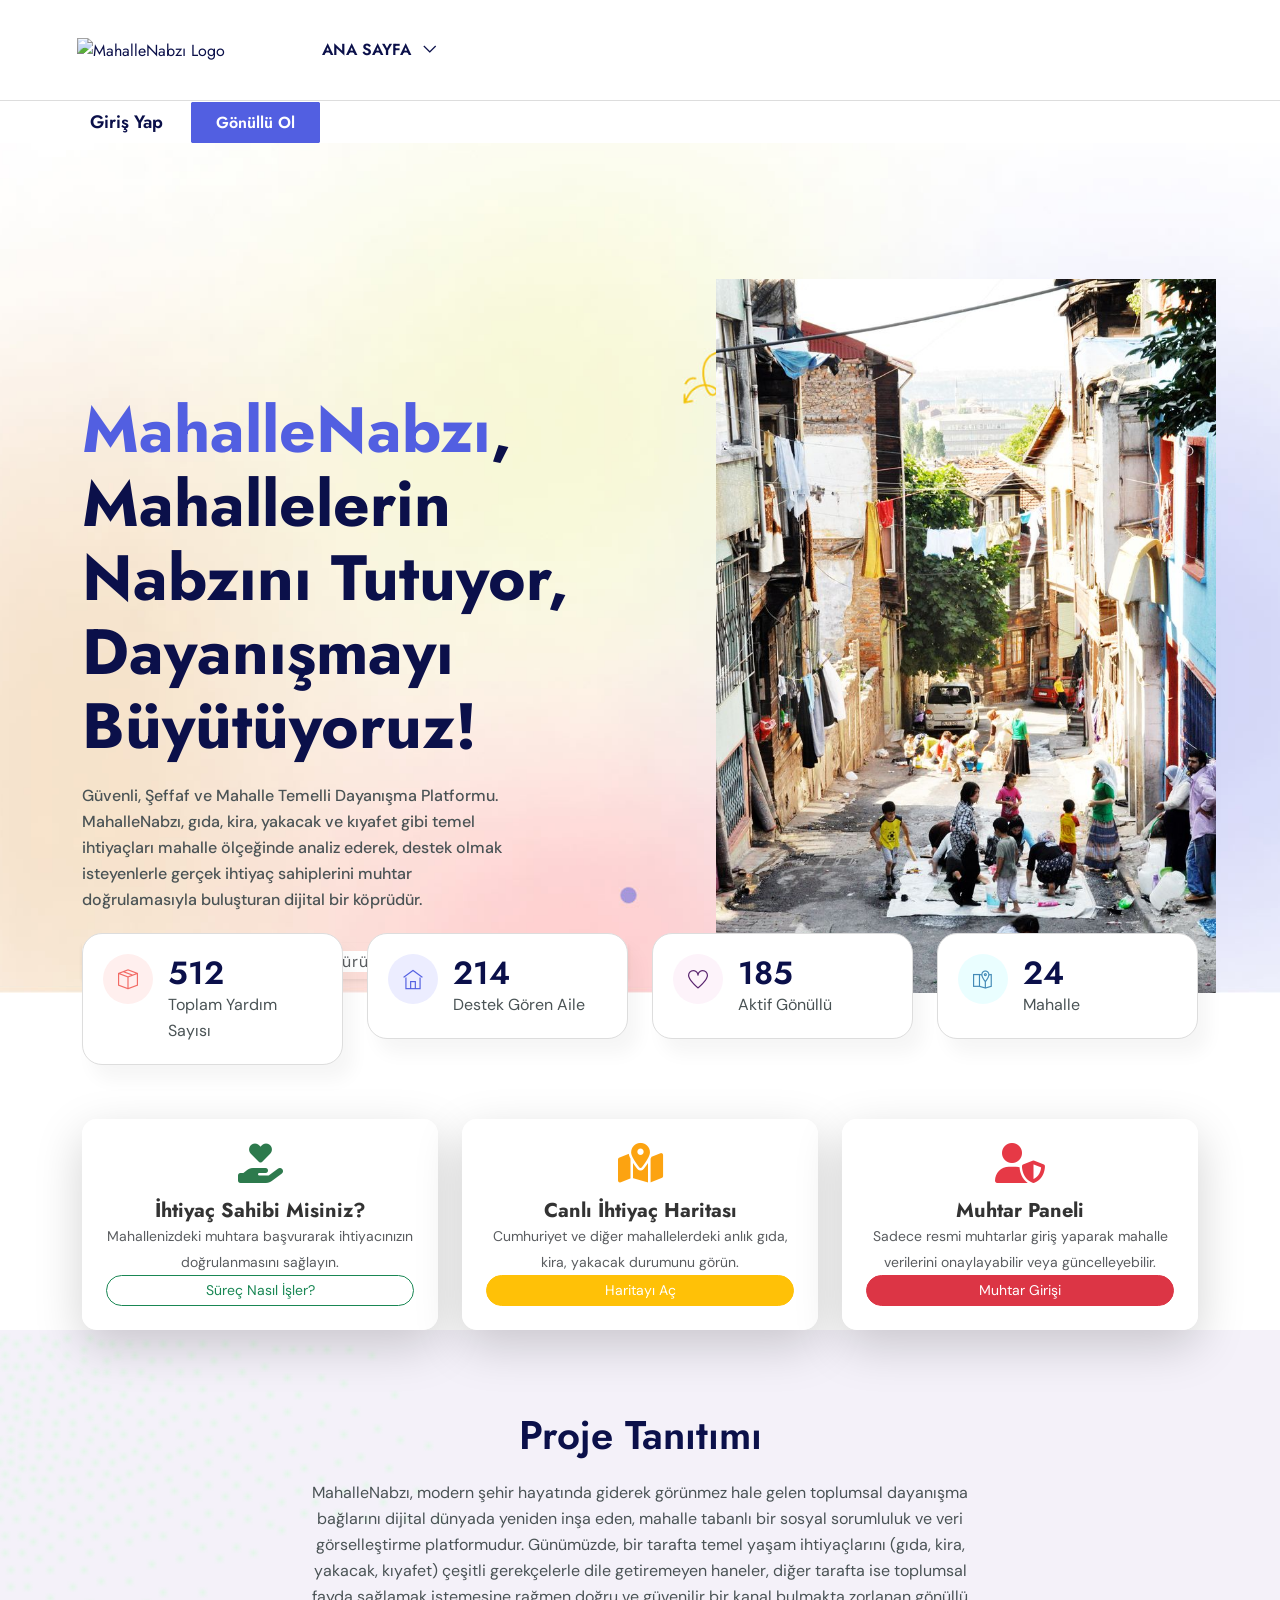
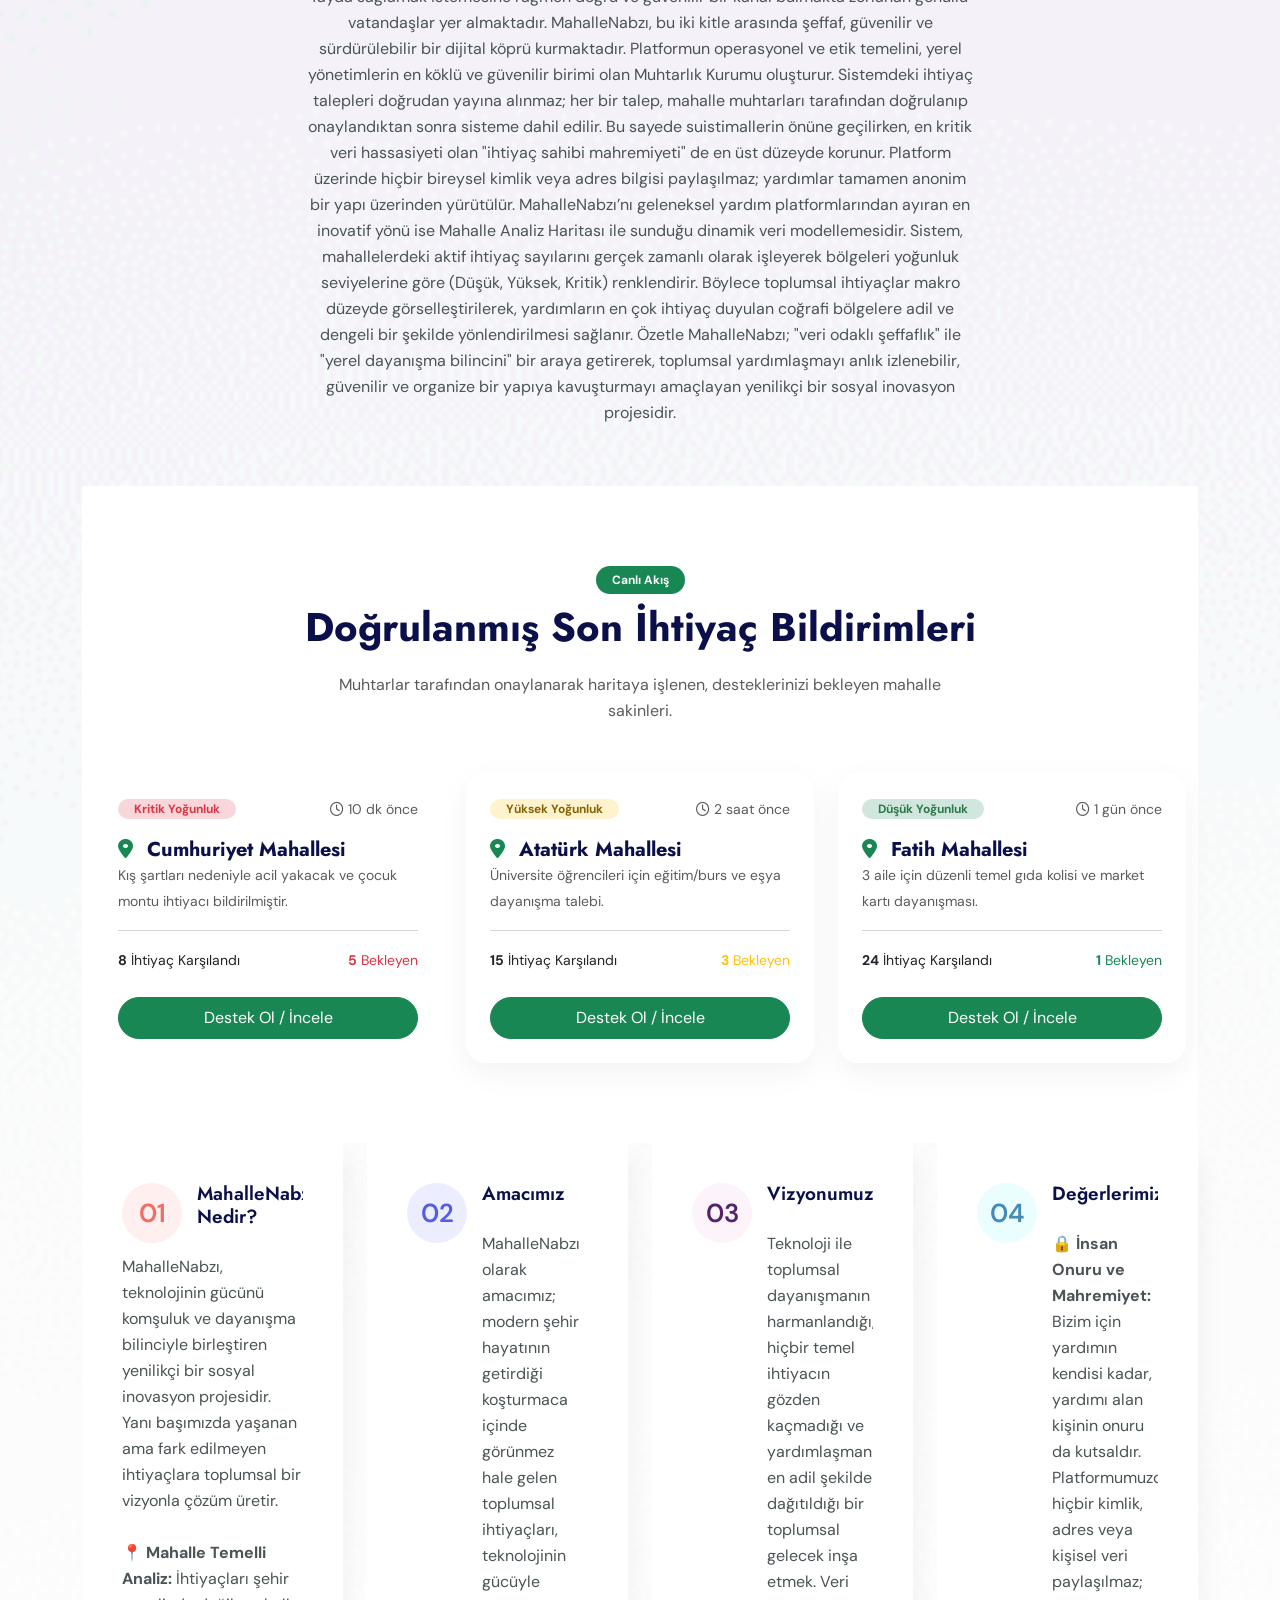
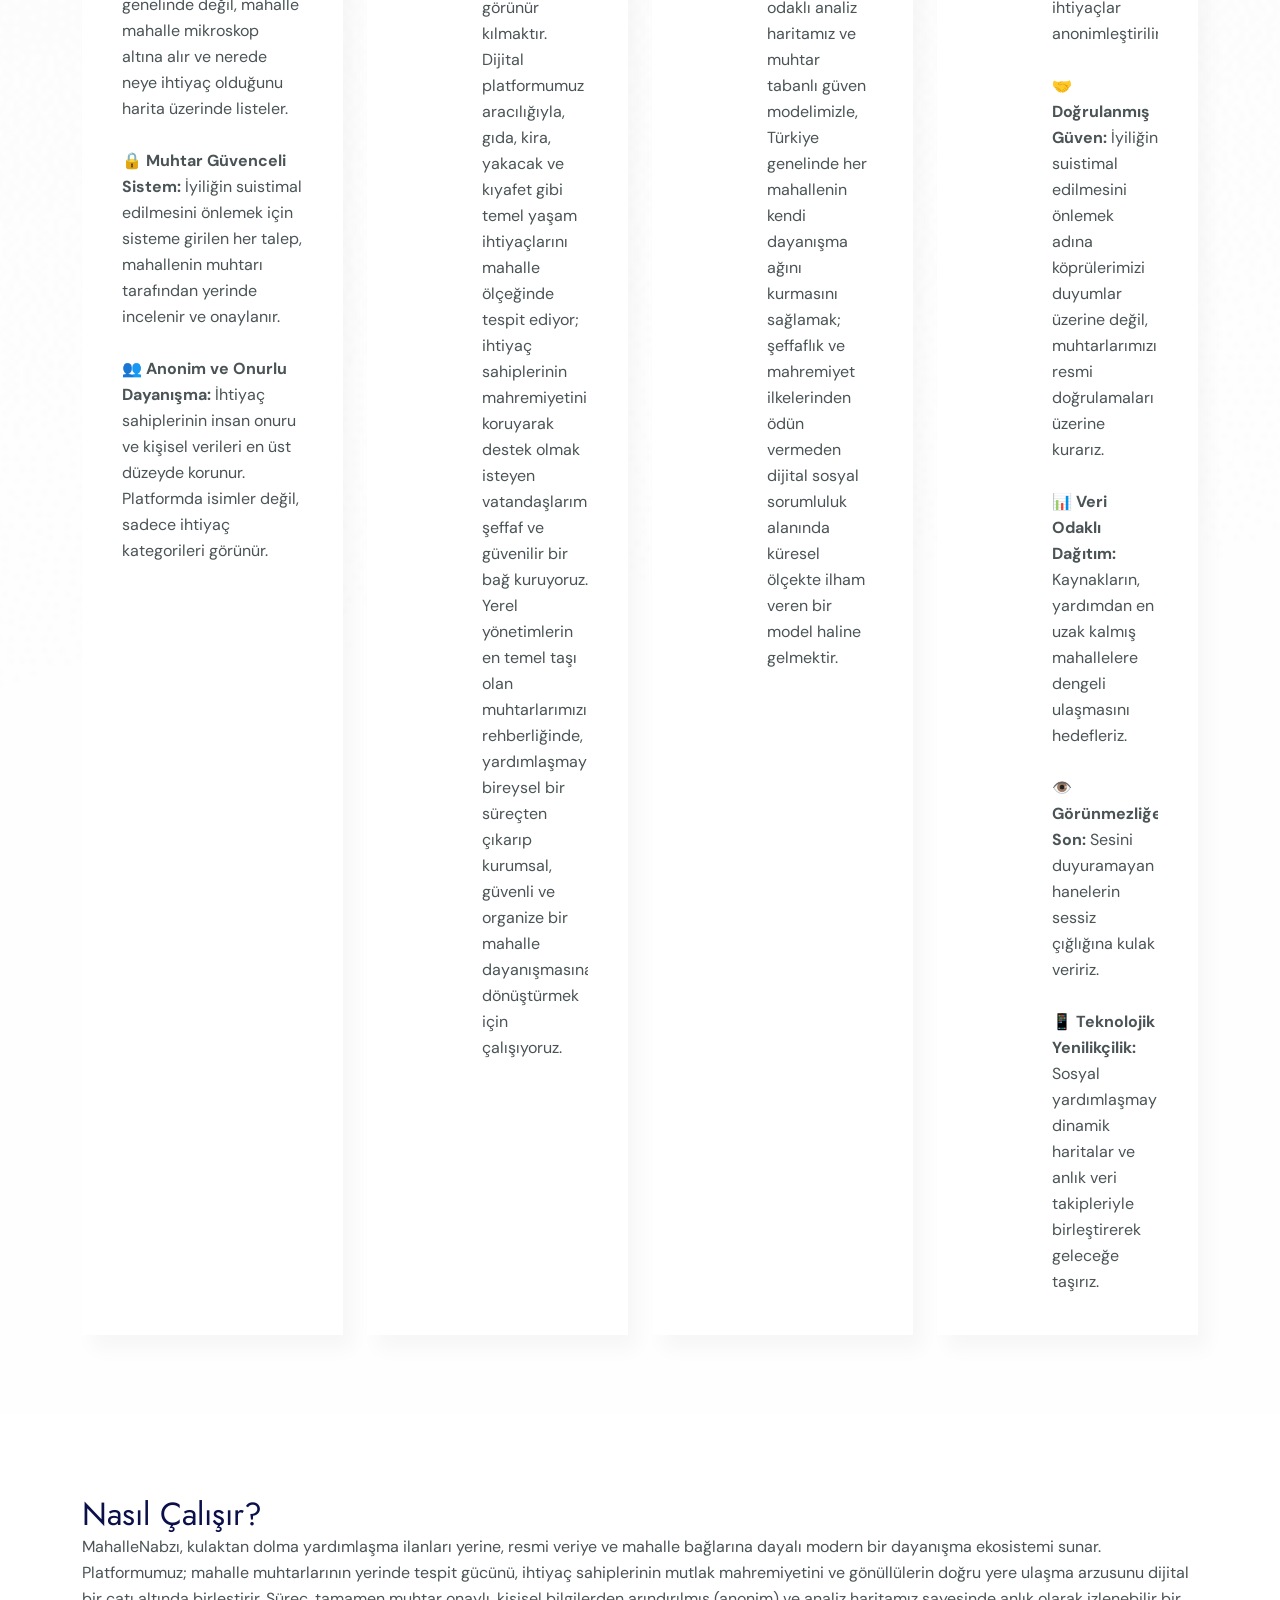
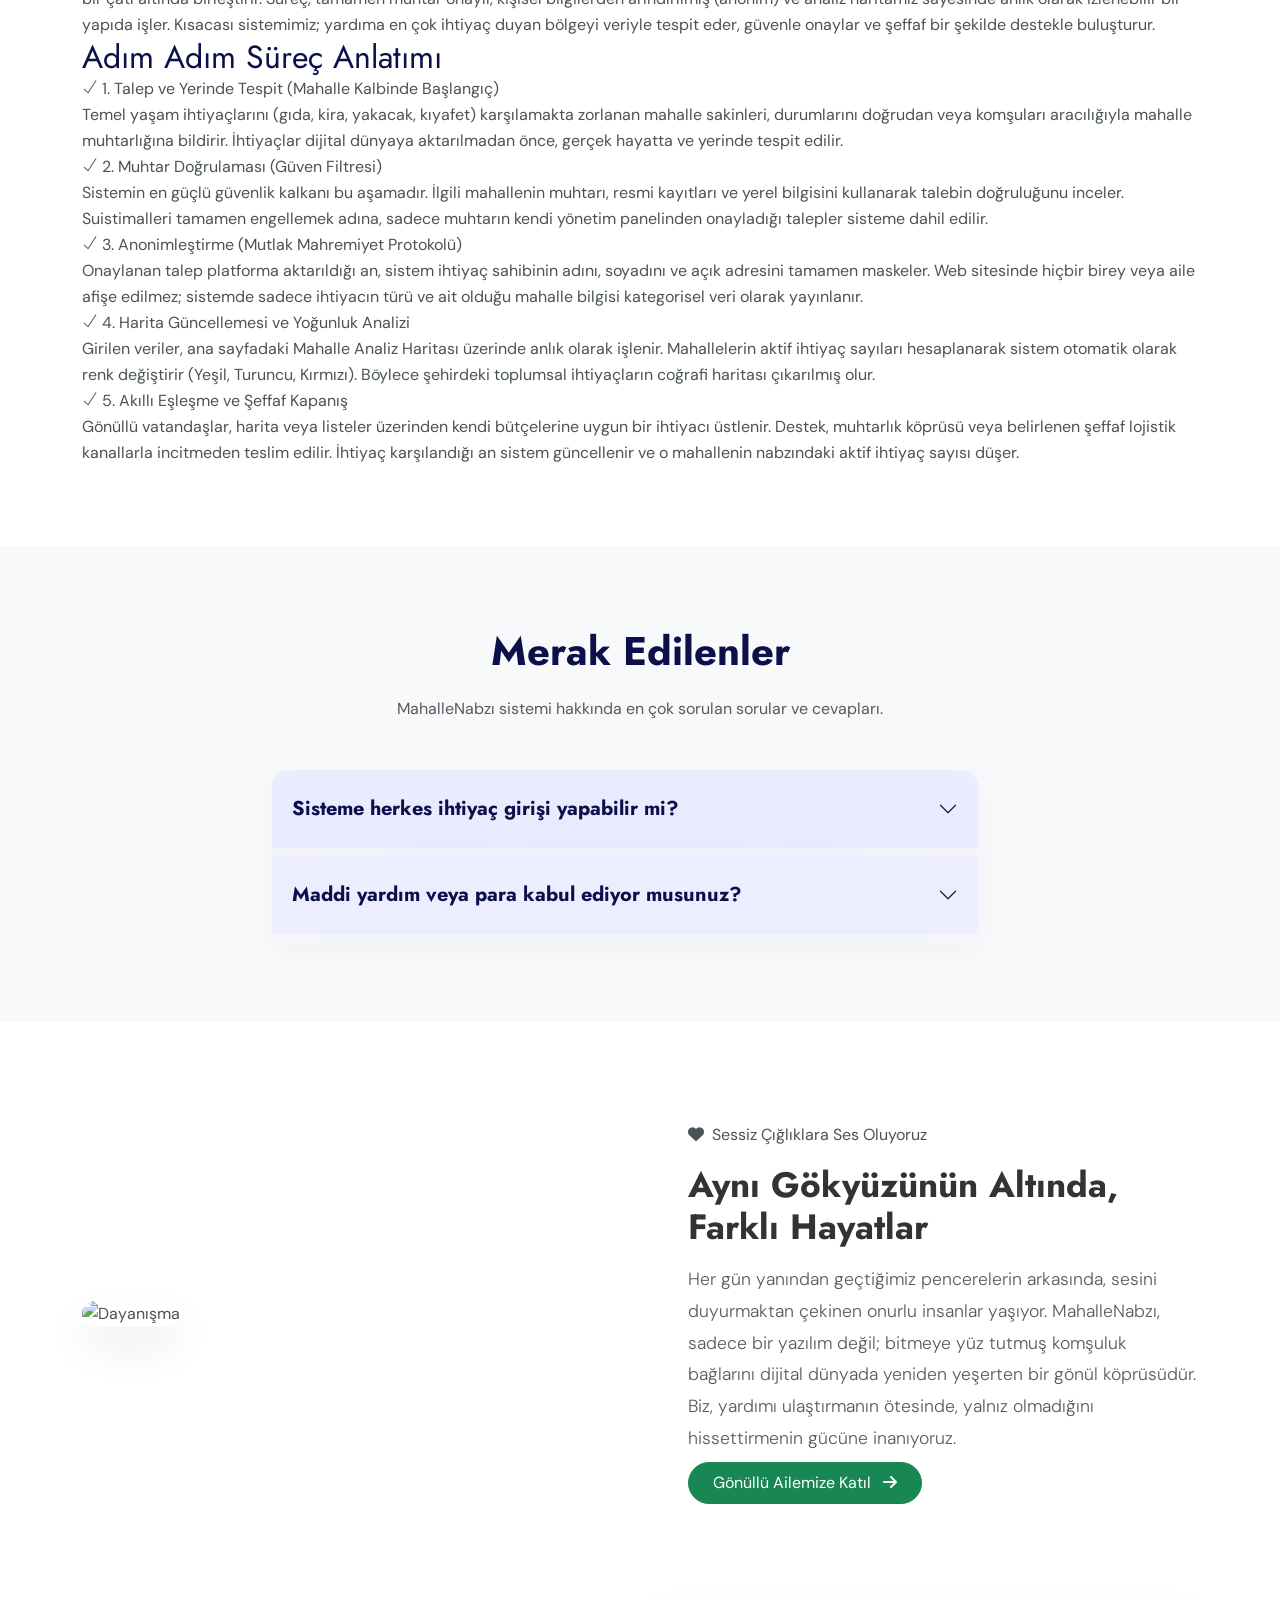
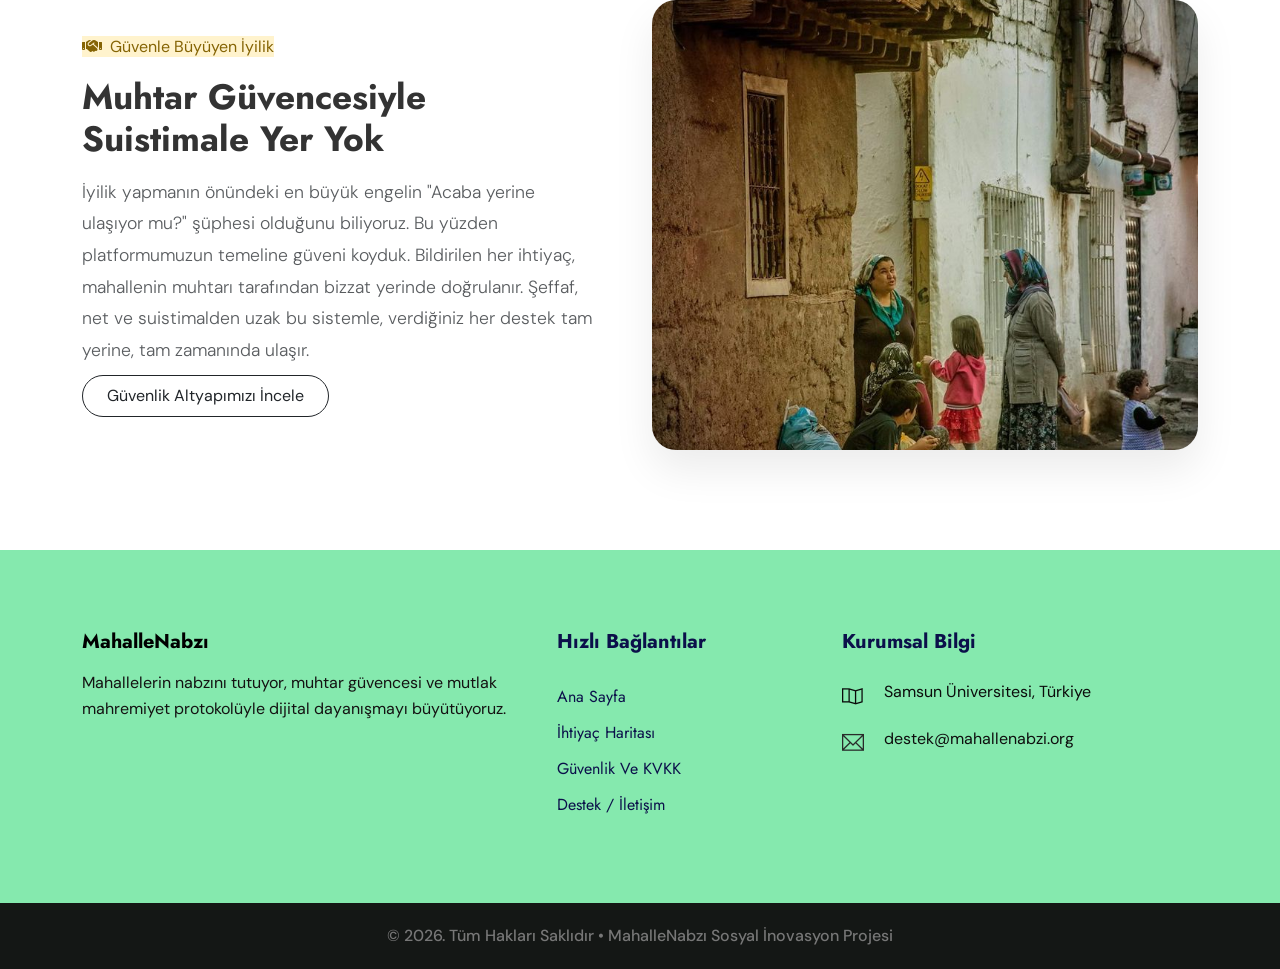
==== commit ea1c2437: "giriş yap ve gönüllü ol butonları eklendi" ====
--- a/eduleb/index.html
+++ b/eduleb/index.html
@@ -77,10 +77,14 @@
 		</div> 	  
 		<!-- END NAVBAR -->		
 
-<div class="col-20 d-none d-xl-block text-end align-self-center">
-    <a href="kullanici-islemleri.html" class="header-btn">Giriş Yap</a>
-    <a href="kullanici-islemleri.html" class="btn_one">Gönüllü Ol</a>
-</div>
+
+		
+<div class="col-lg-3 col-md-3 text-end d-none d-lg-block header-action-buttons">
+                <a href="kullanici-islemleri.html" class="header-btn px-3 py-2 me-2">Giriş Yap</a>
+                <a href="kullanici-islemleri.html" class="btn_one px-4 py-2">Gönüllü Ol</a>
+            </div>
+
+
 
 
 		<!-- START HOME -->
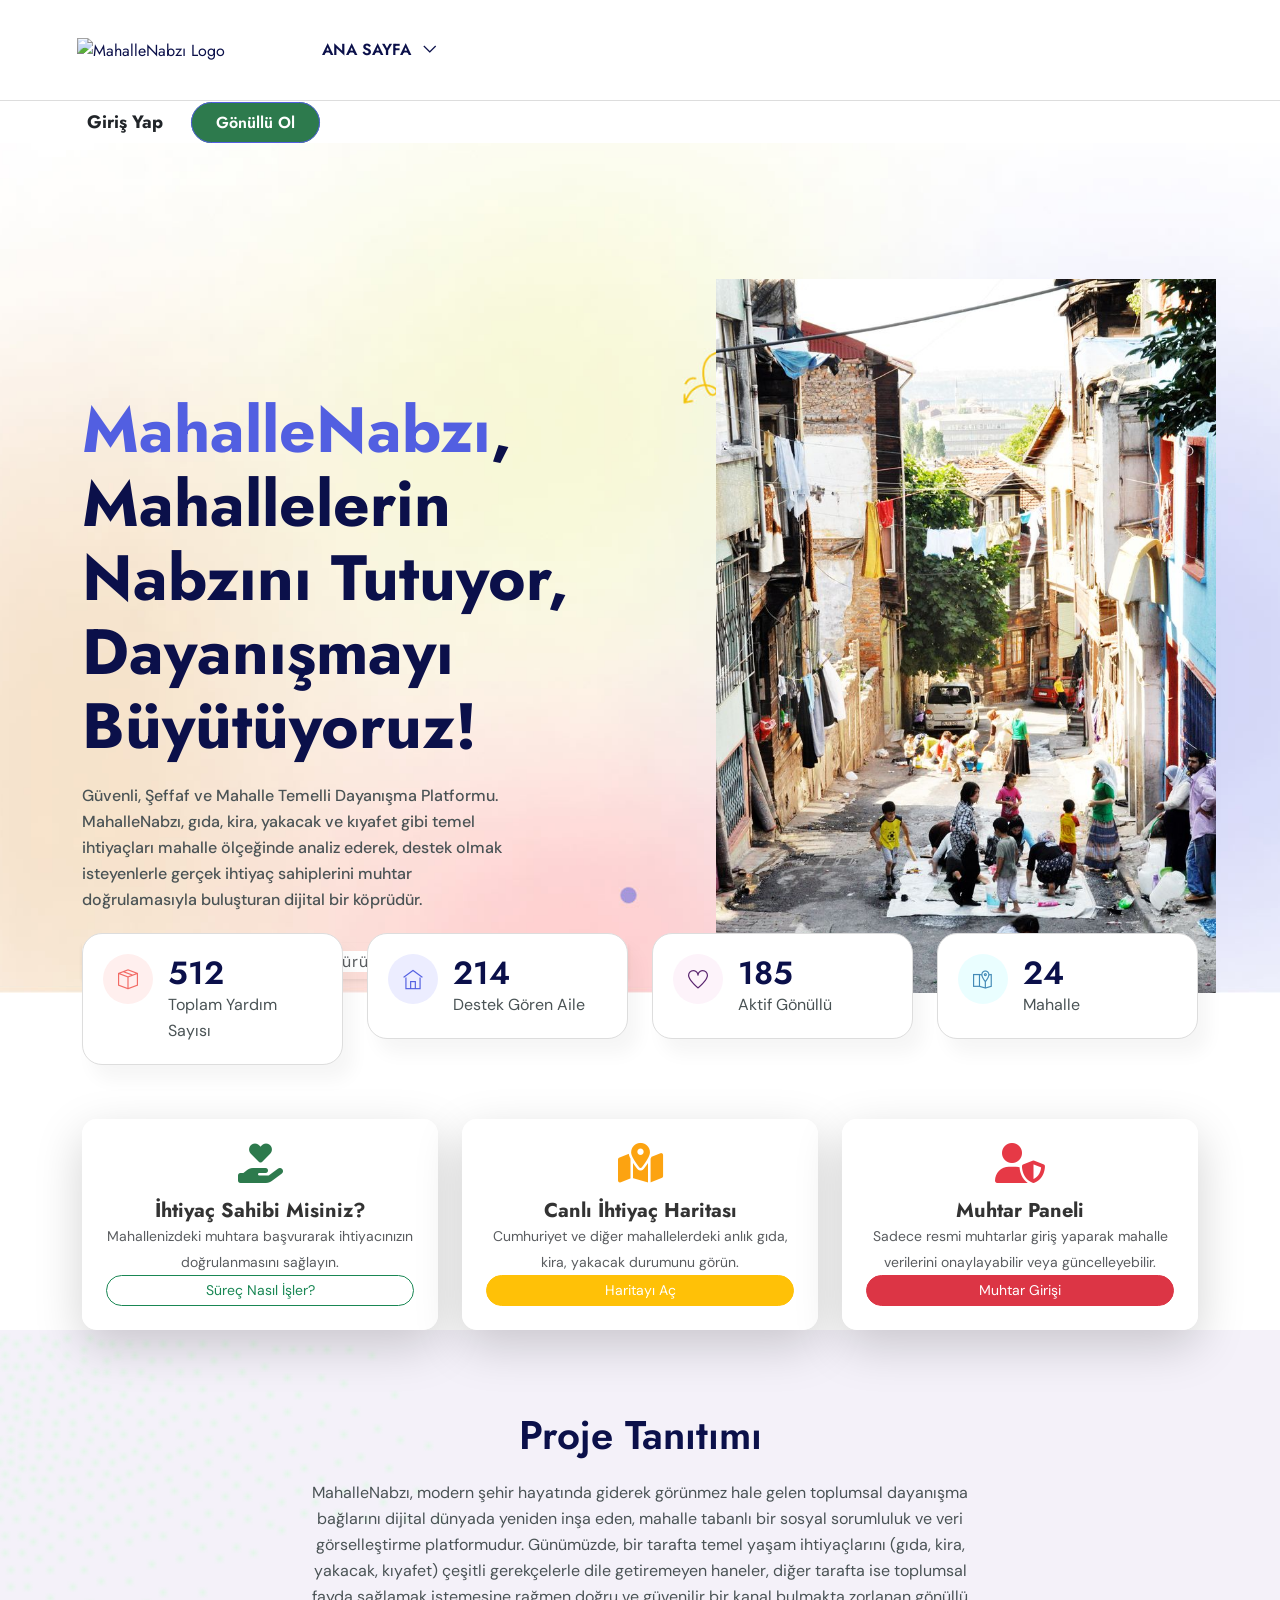
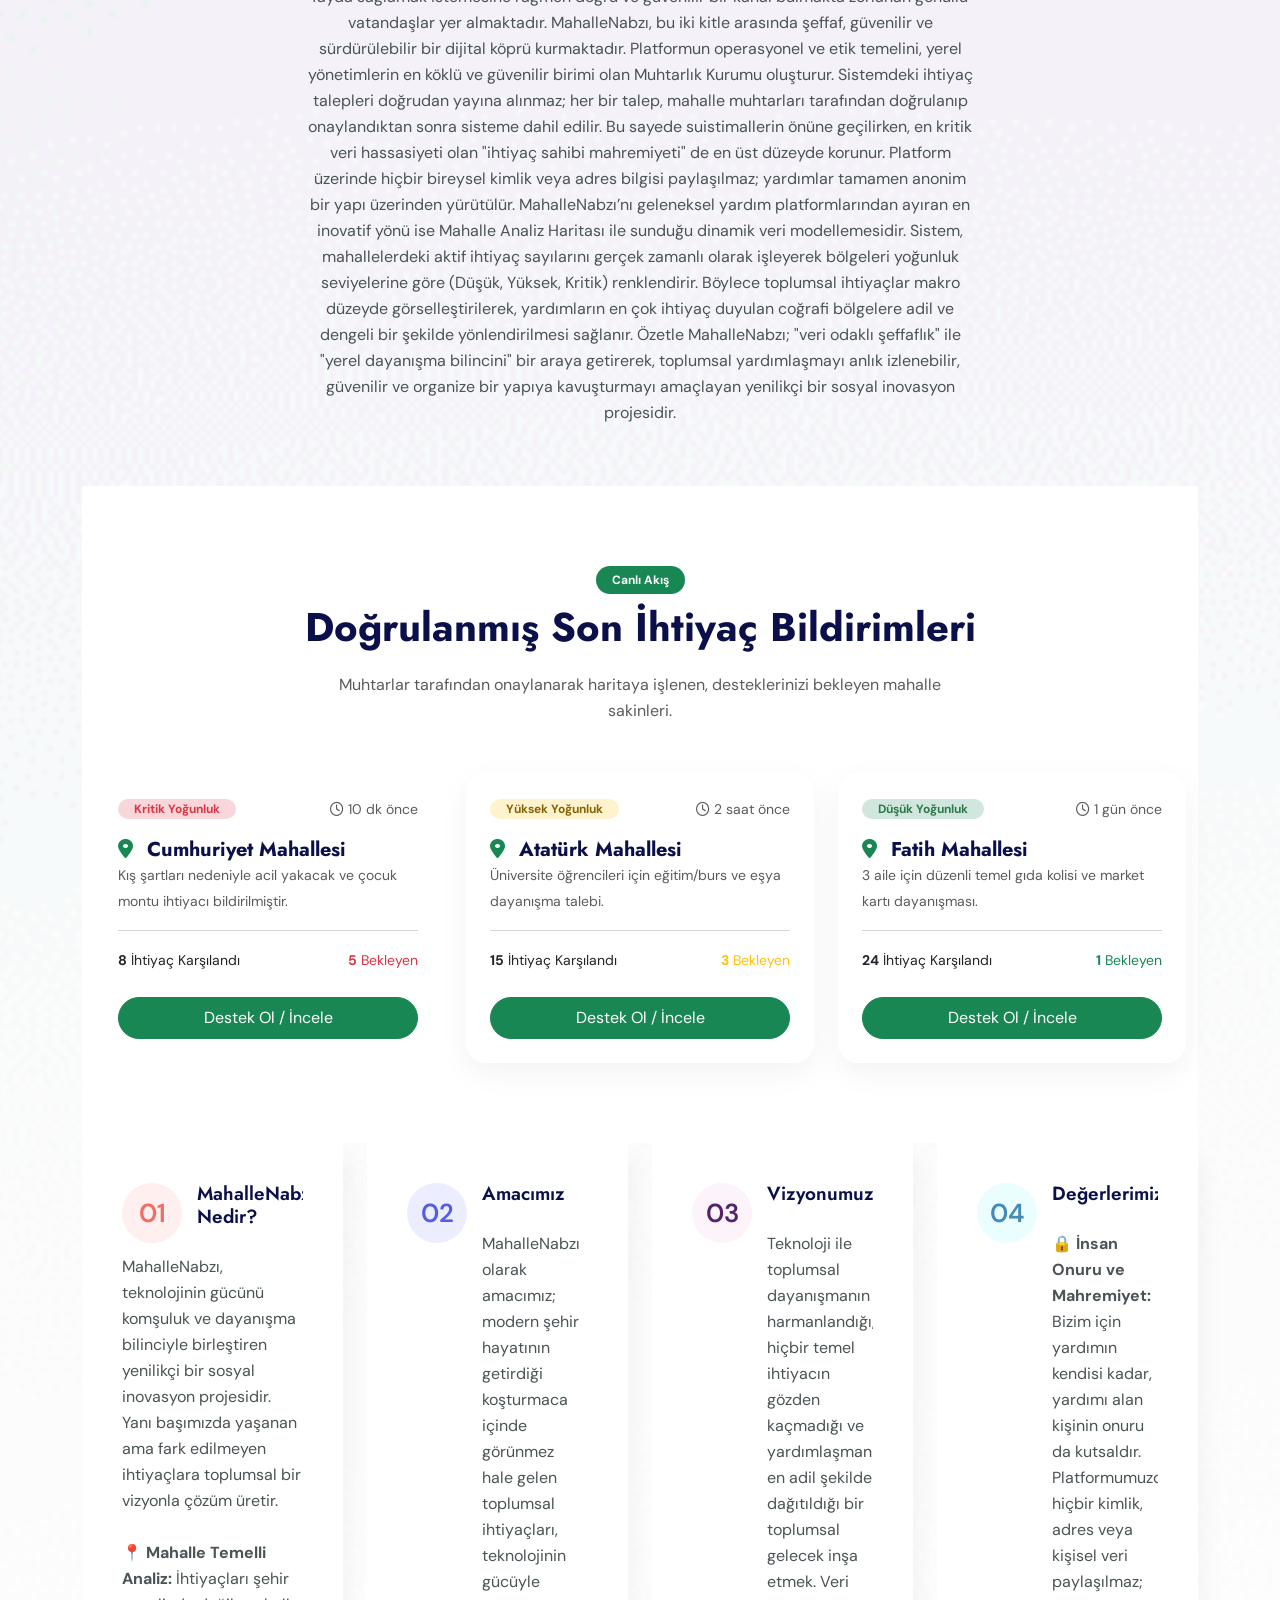
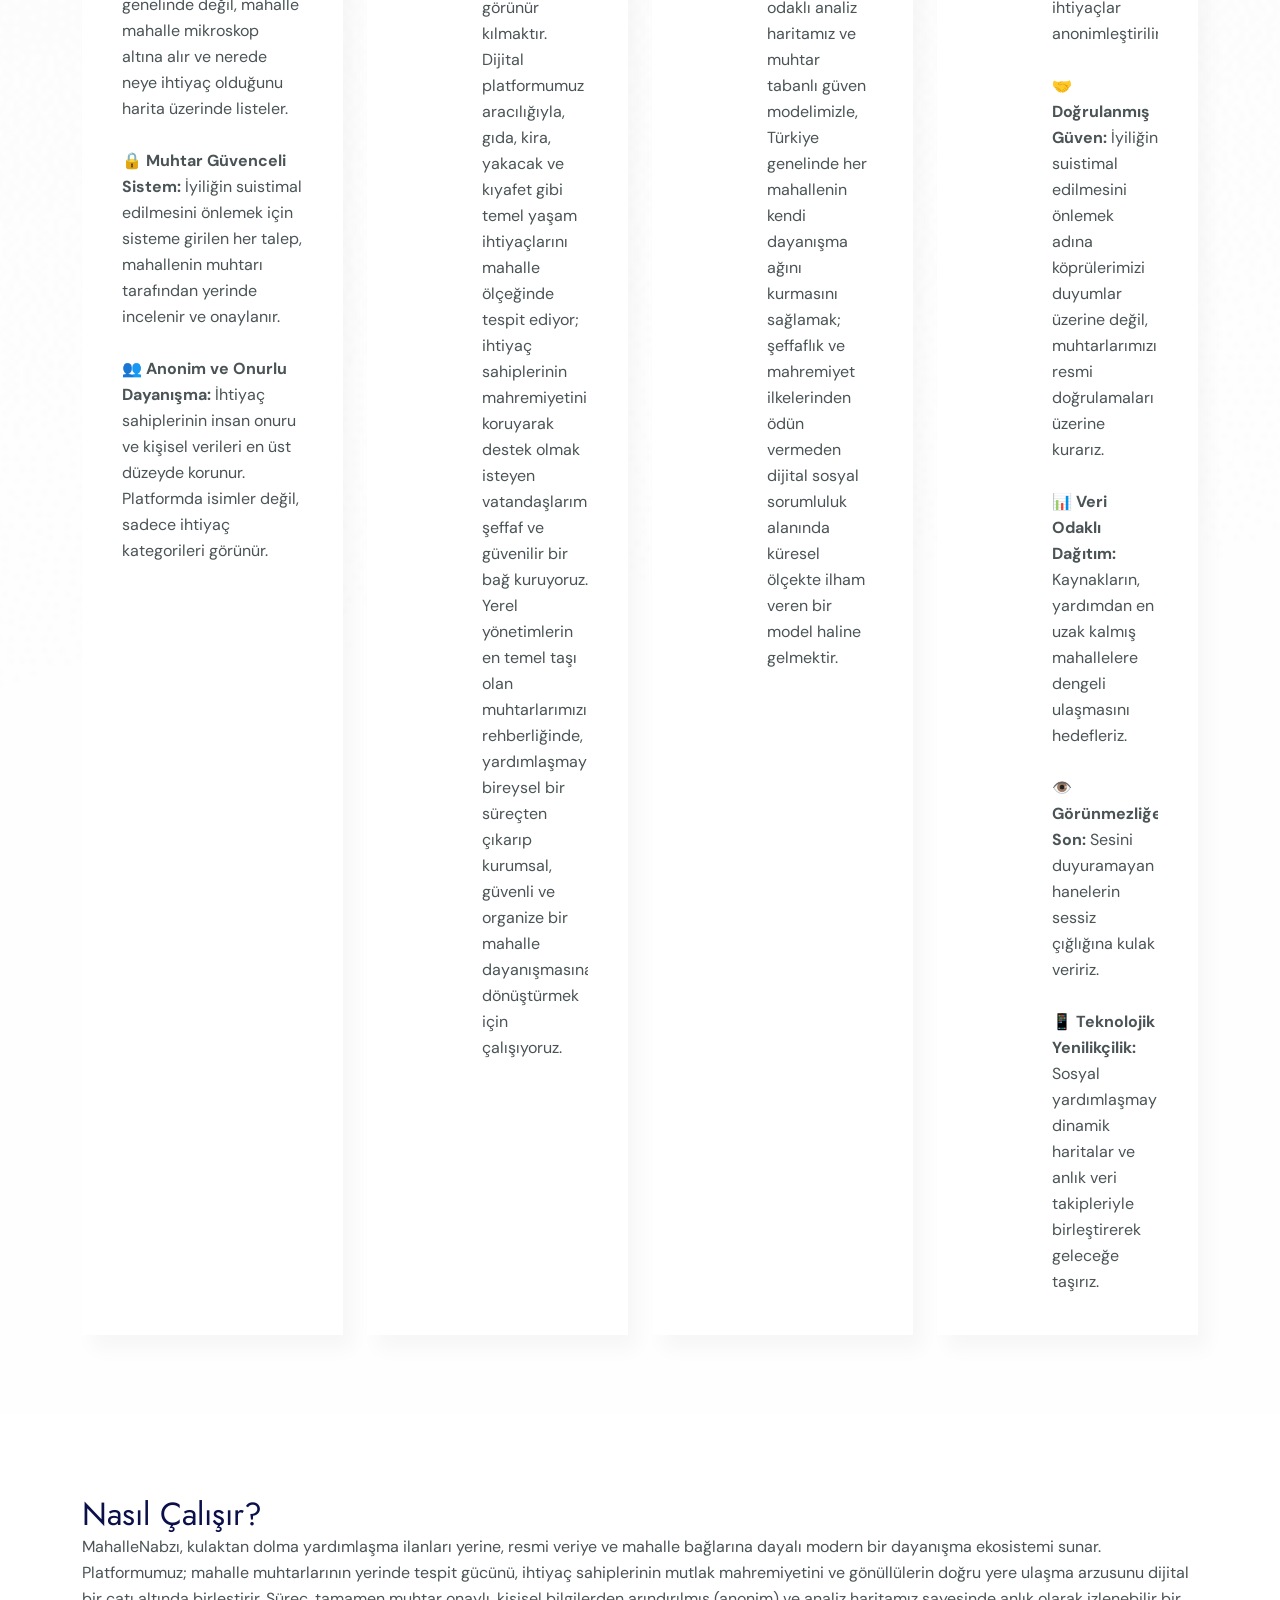
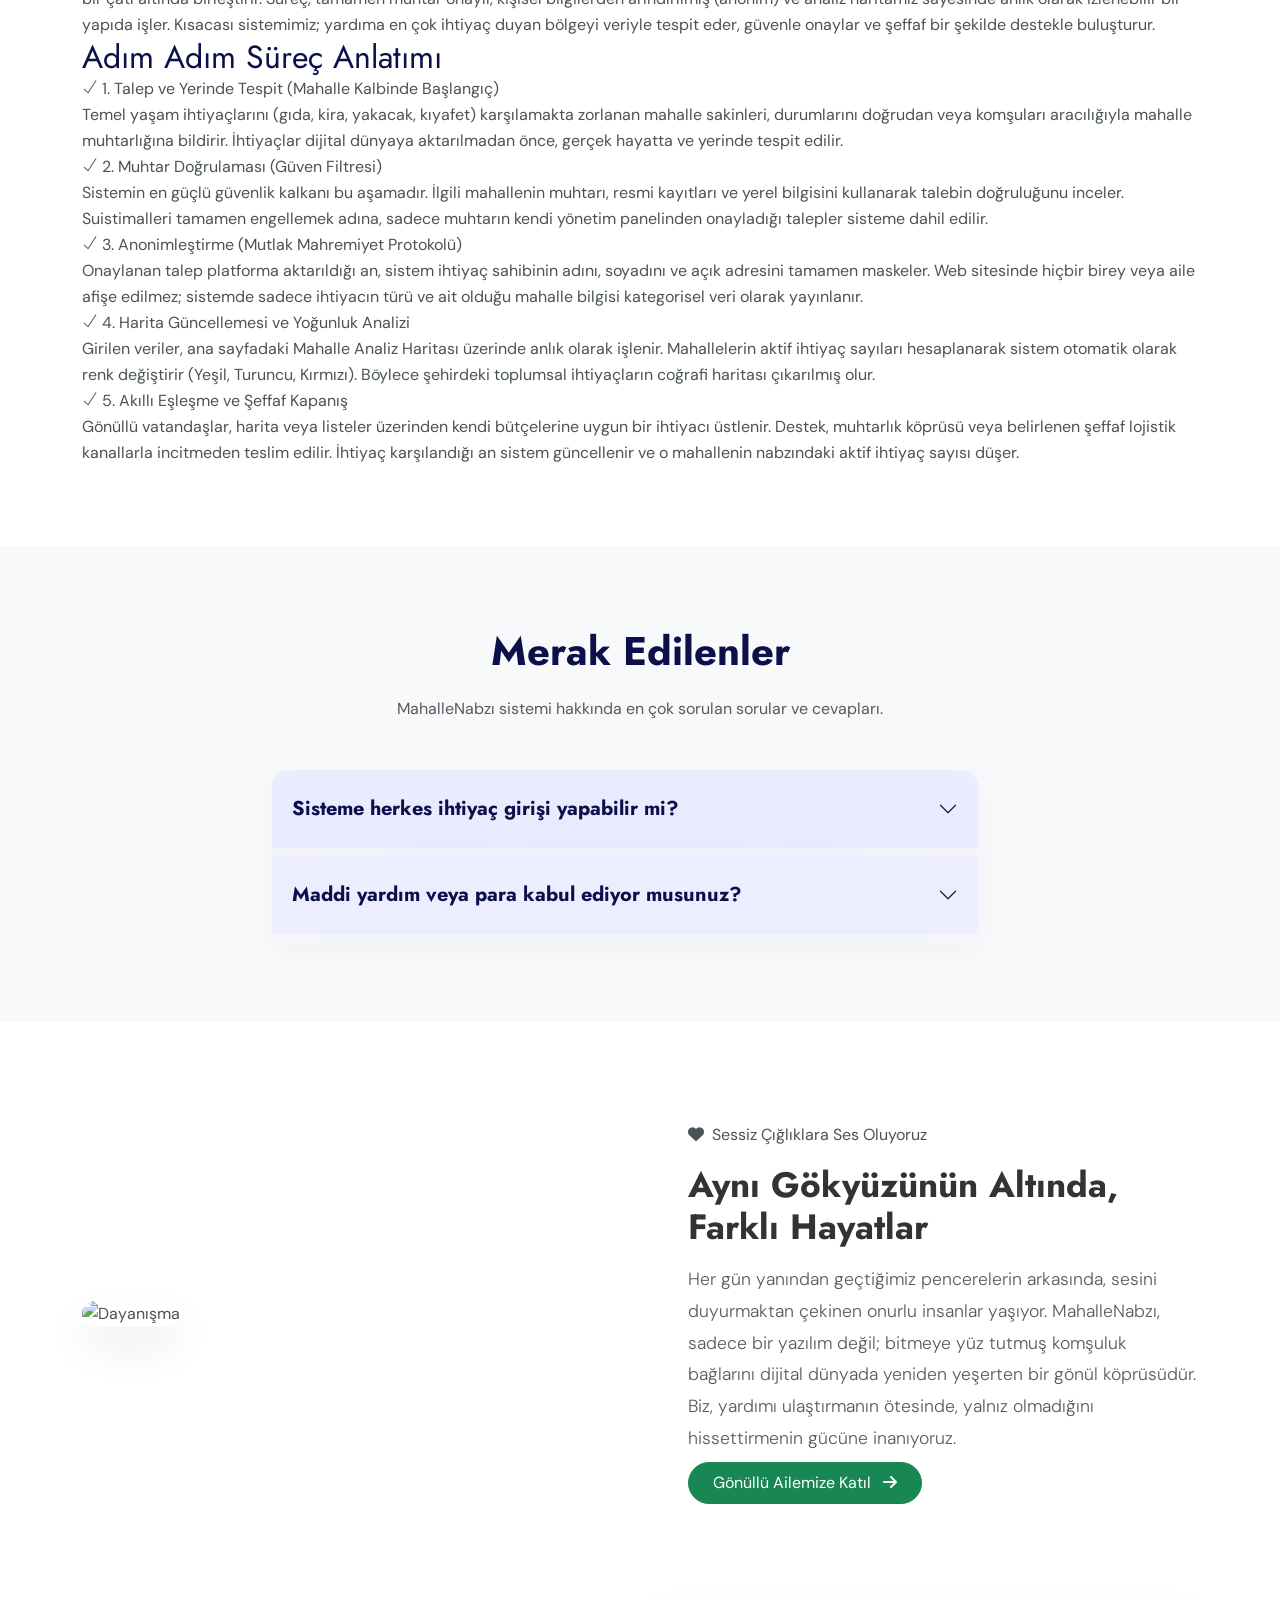
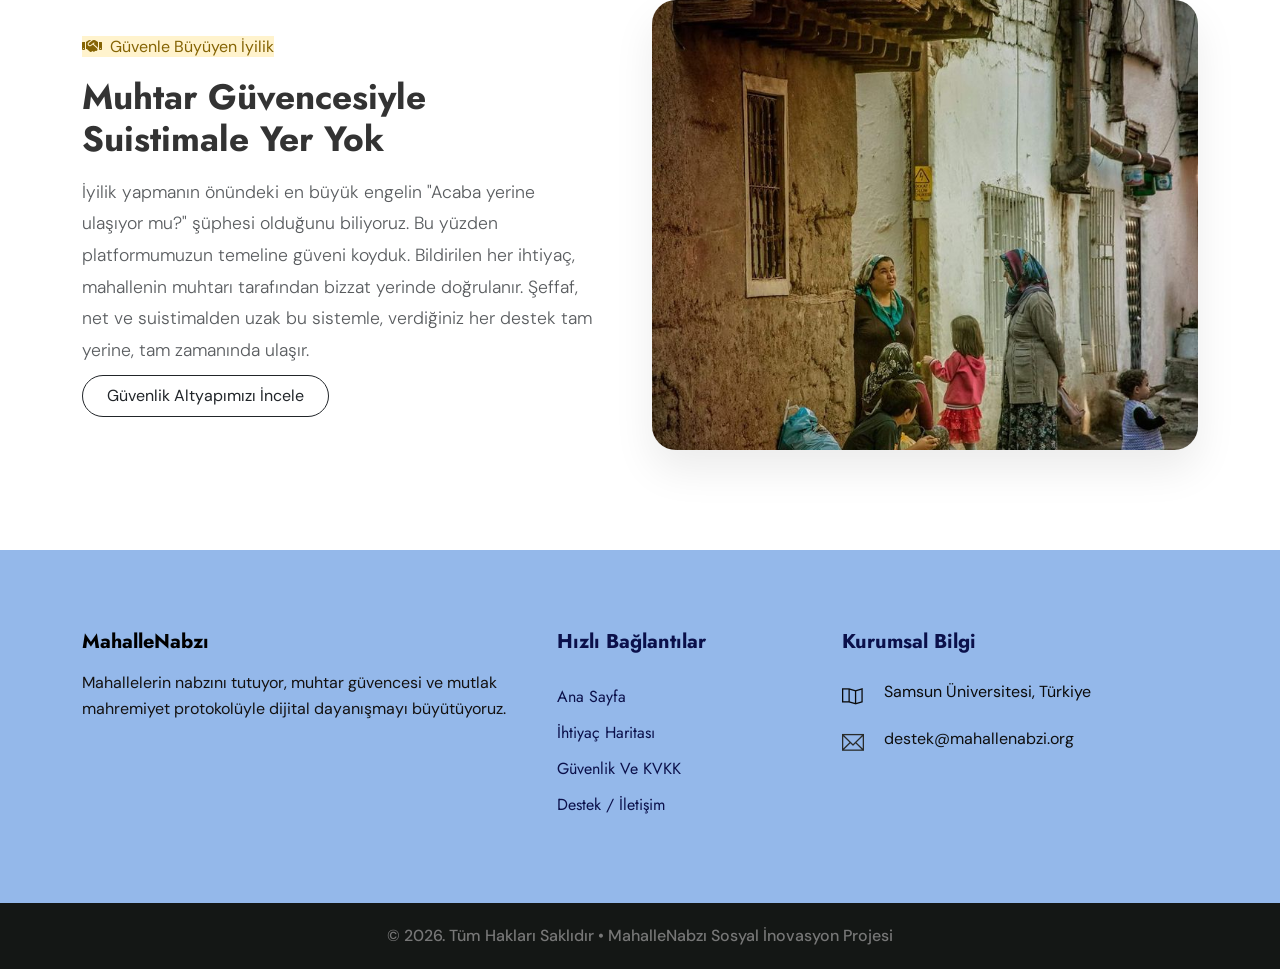
==== commit 6fbae0ff: "mahalle analiz haritası oluşturuldu" ====
--- a/eduleb/index.html
+++ b/eduleb/index.html
@@ -78,11 +78,11 @@
 		<!-- END NAVBAR -->		
 
 
-		
-<div class="col-lg-3 col-md-3 text-end d-none d-lg-block header-action-buttons">
-                <a href="kullanici-islemleri.html" class="header-btn px-3 py-2 me-2">Giriş Yap</a>
-                <a href="kullanici-islemleri.html" class="btn_one px-4 py-2">Gönüllü Ol</a>
-            </div>
+
+<div class="col-lg-3 col-md-3 text-end d-none d-lg-block">
+						<a href="kullanici-islemleri.html" class="header-btn px-3 py-2 me-2 text-decoration-none text-dark fw-bold">Giriş Yap</a>
+						<a href="kullanici-islemleri.html" class="btn_one px-4 py-2 text-white text-decoration-none rounded-pill" style="background: #2d7a4d; font-weight:600;">Gönüllü Ol</a>
+					</div>
 
 
 
@@ -489,7 +489,7 @@
 		
 
 		
-		<div class="footer section-padding" style="background: #85e9ae; color: #fff;">
+		<div class="footer section-padding" style="background: #94b8ea; color: #fff;">
     <div class="container">				
         <div class="row">						
             <div class="col-lg-5 col-sm-6 col-xs-12">
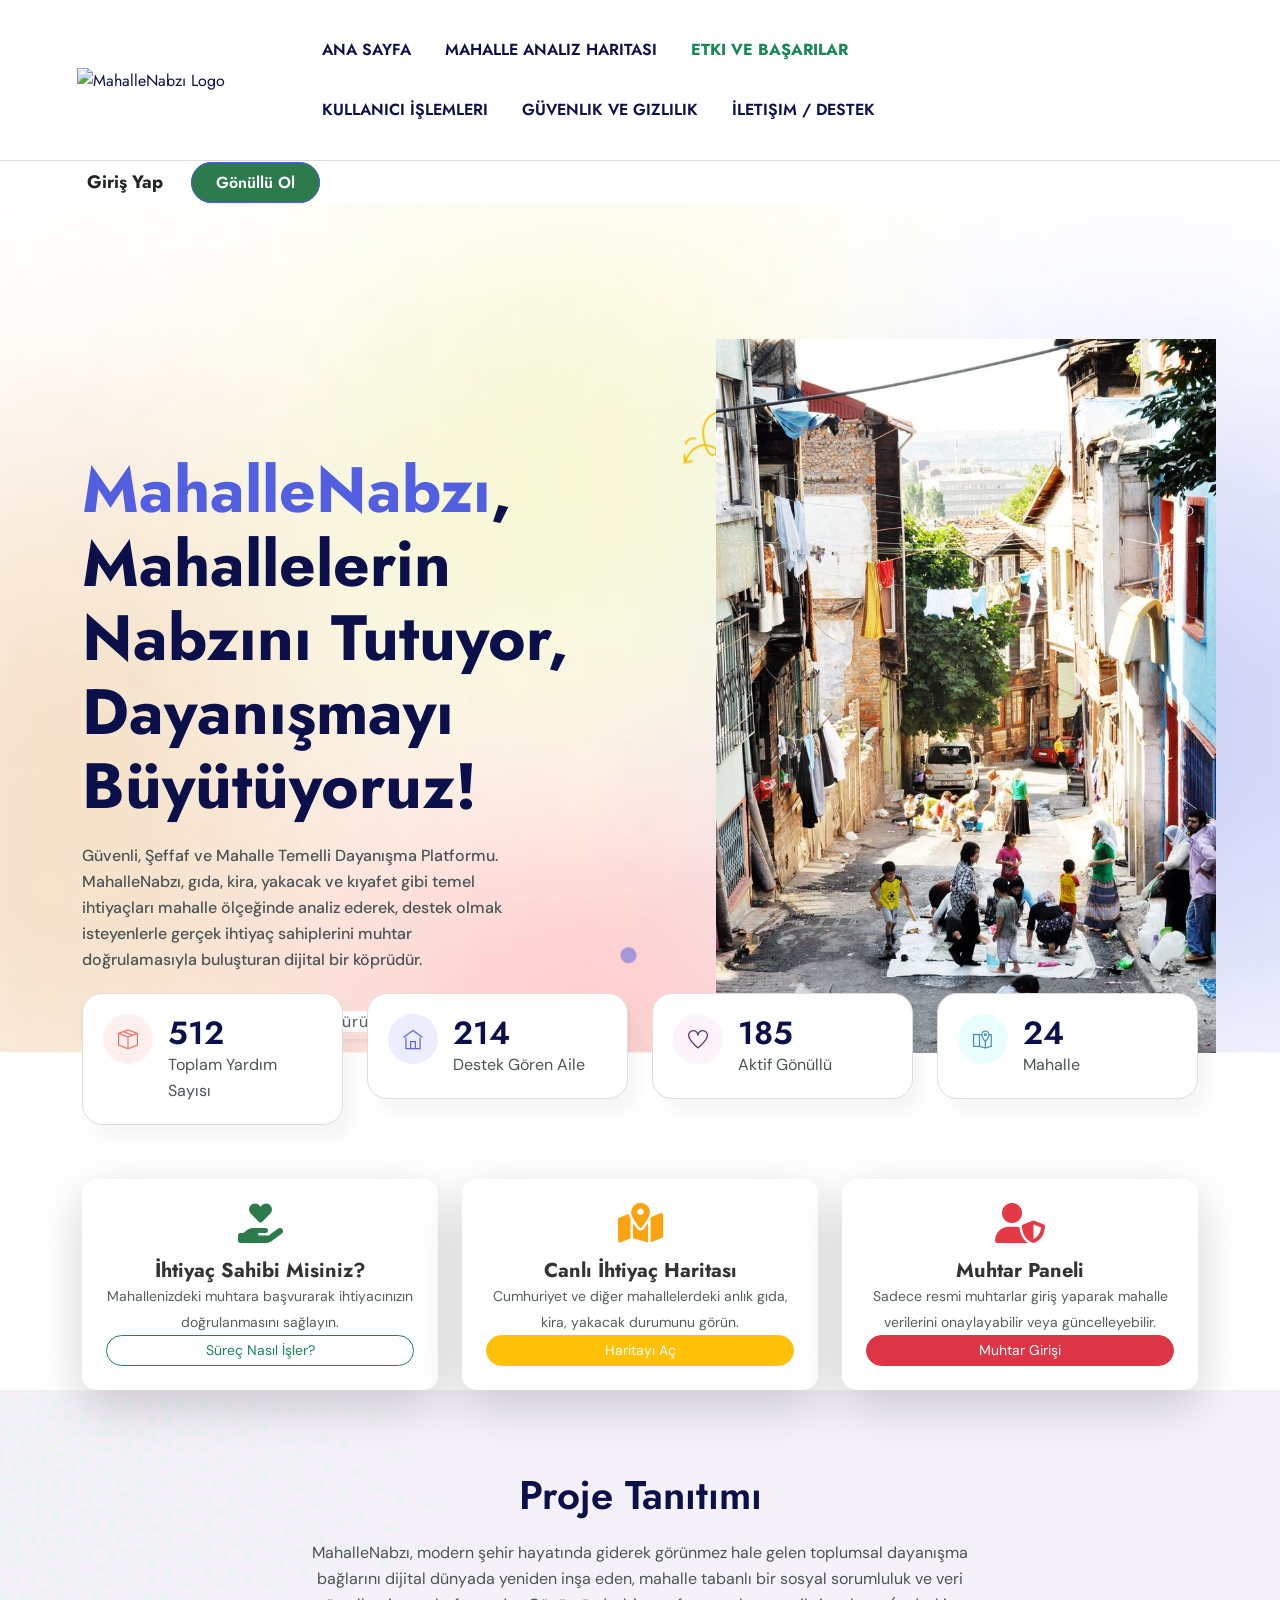
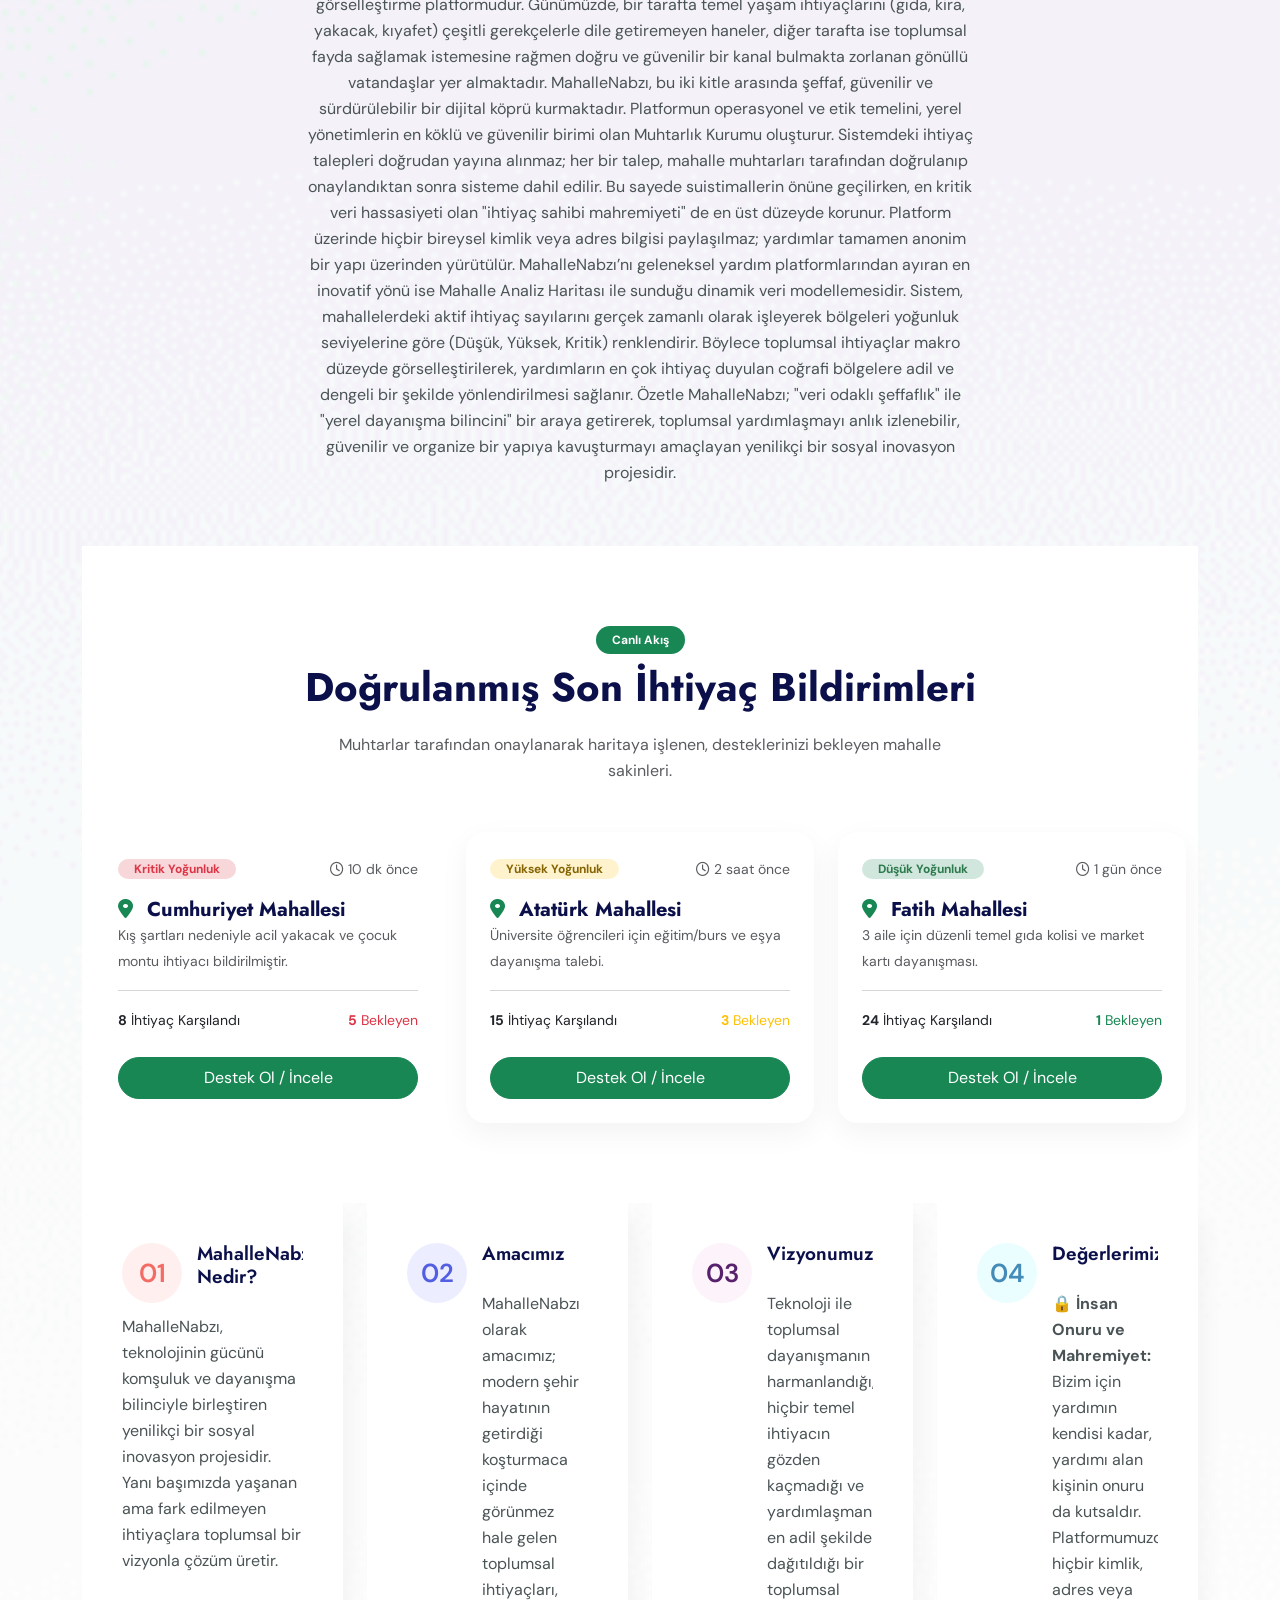
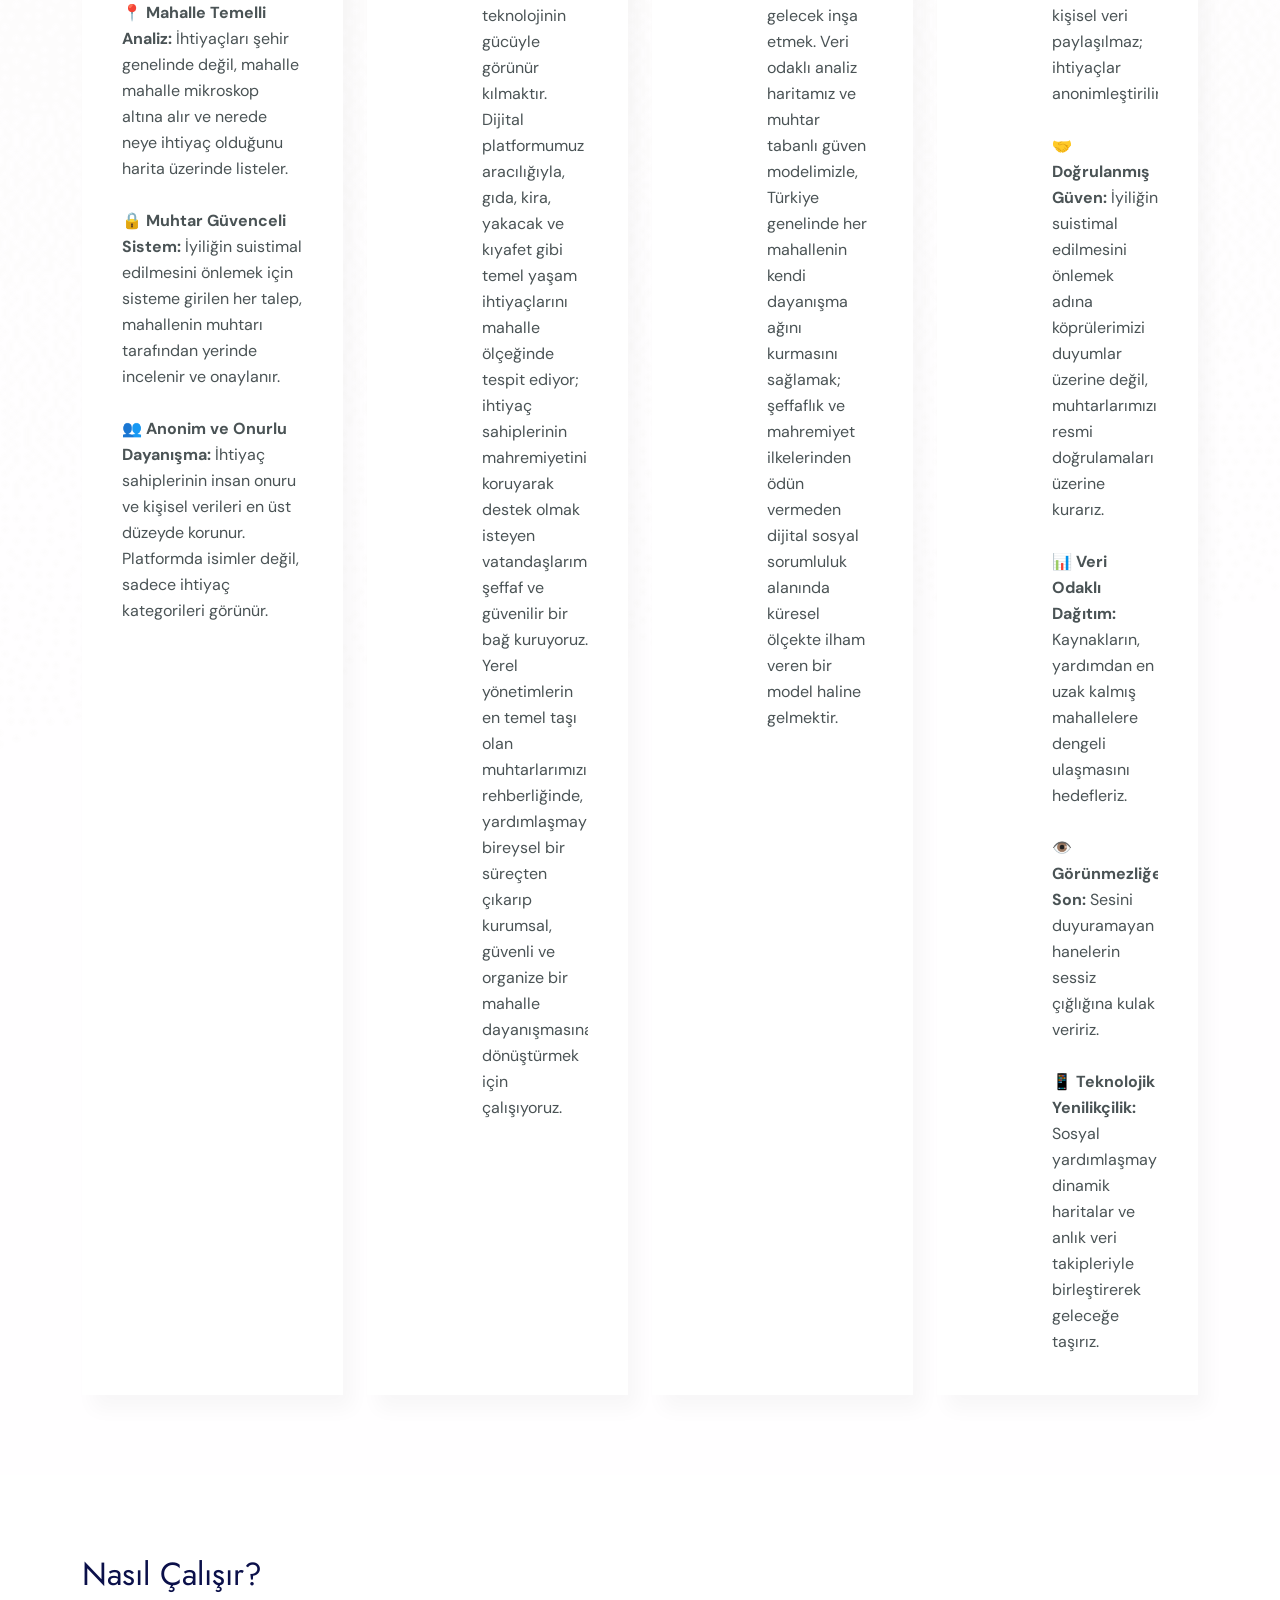
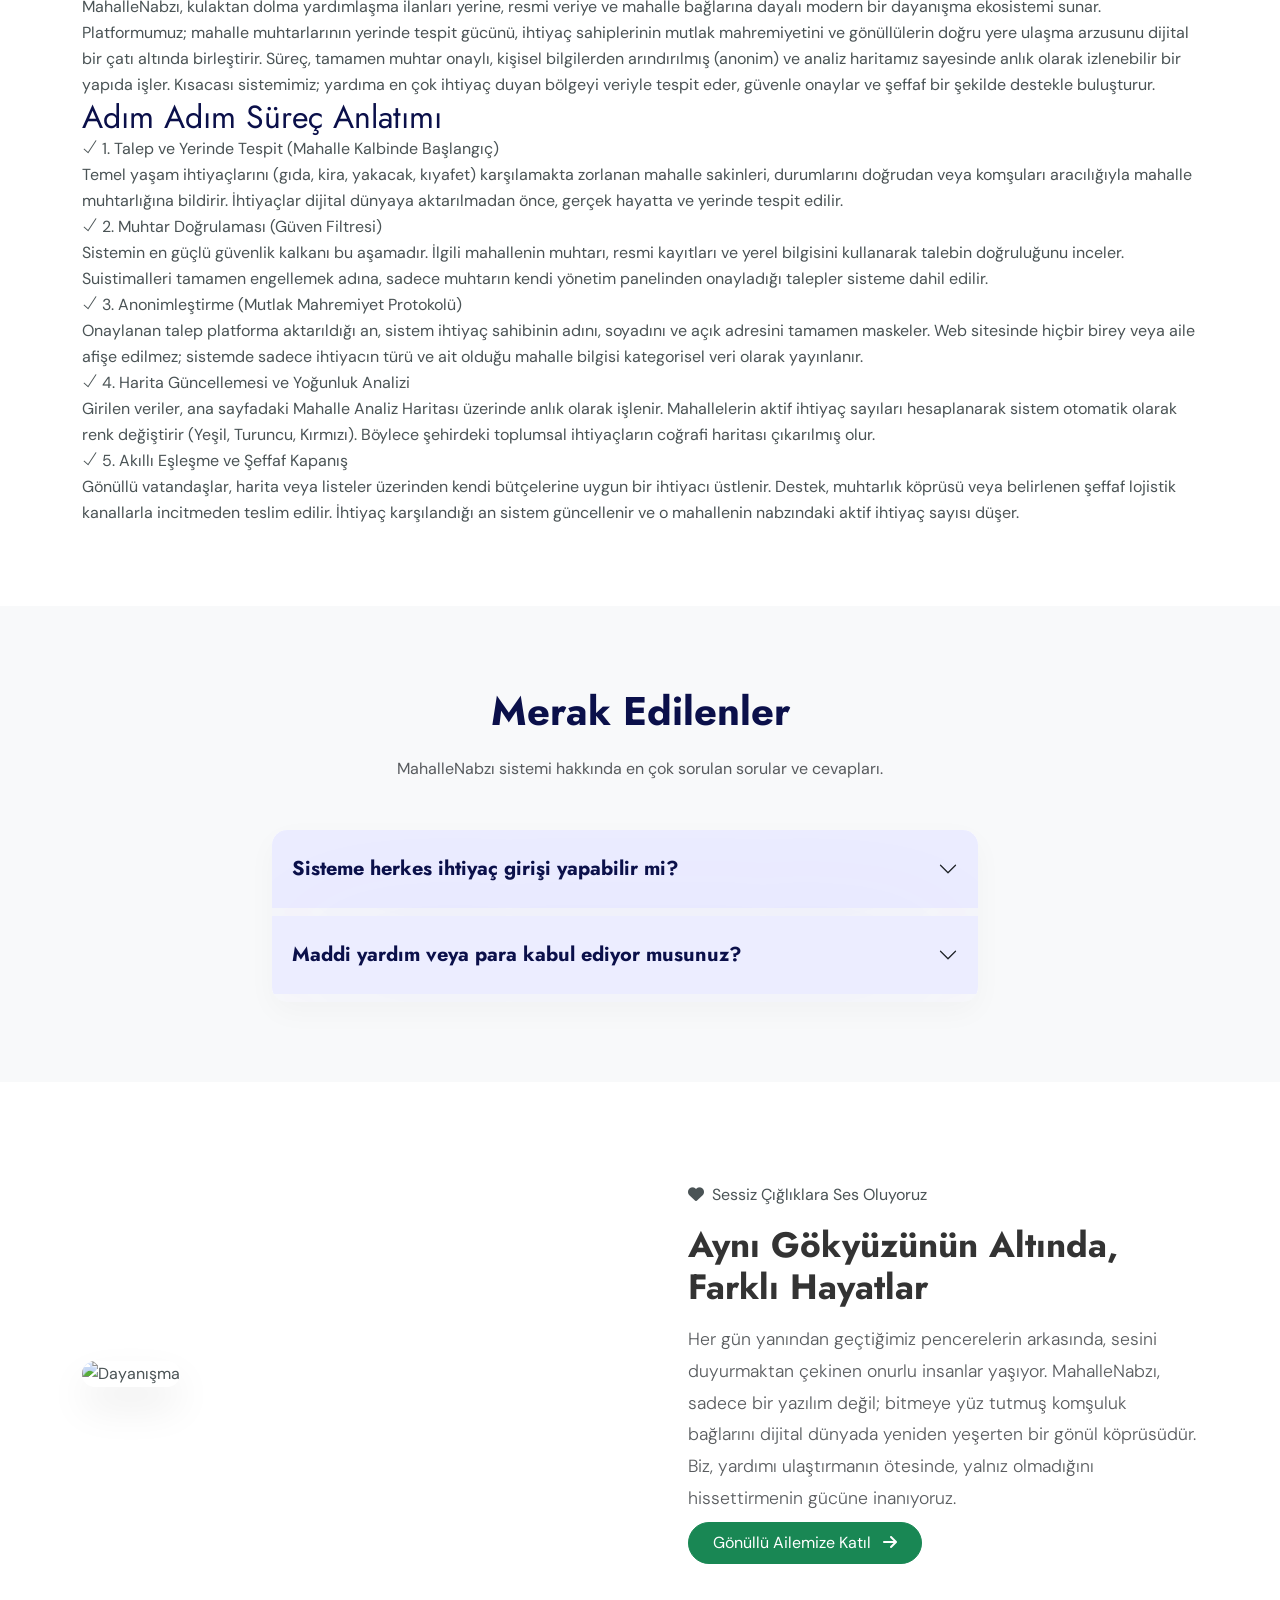
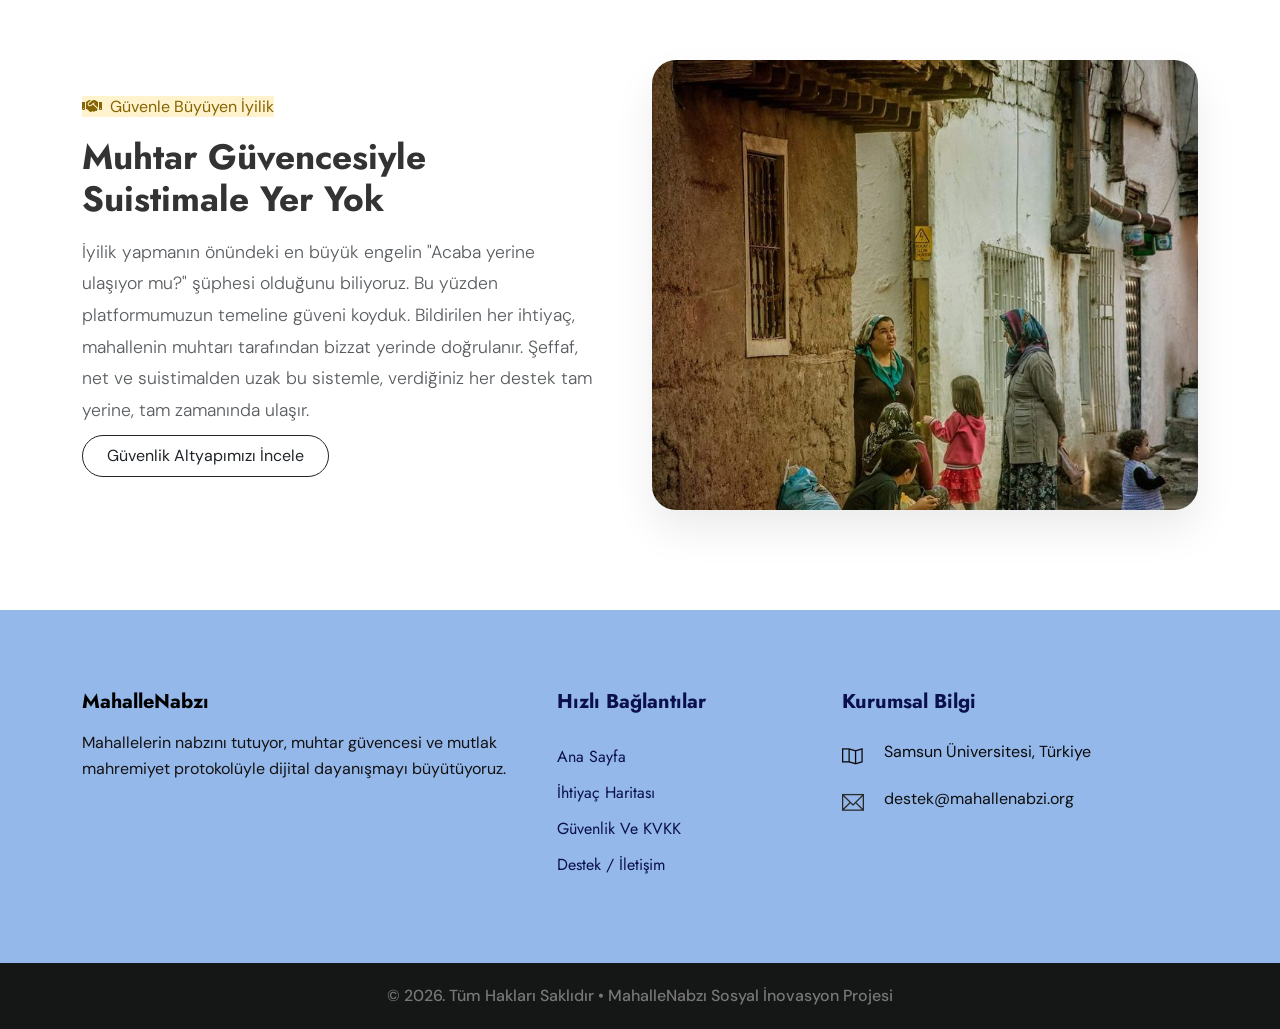
==== commit 0ecced25: "Ana Sayfa katogori kısmı güncellendi" ====
--- a/eduleb/index.html
+++ b/eduleb/index.html
@@ -54,21 +54,19 @@
 						</div>
 					</div><!--- END Col -->
 					
-					<div class="col-60 d-flex">
+
+
+					<div class="col-lg-7 col-md-6 d-flex justify-content-center">
 						<nav id="main-menu">
 							<ul>
-								<li class="menu-item-has-children"><a href="#">Ana Sayfa</a>
-								<ul>
-                                  
-                                   <li><a href="mahalle-analizi.html">Mahalle Analiz Haritası</a></li>
-                                   <li><a href="etki-basarilar.html">Etki ve Başarılar</a></li>
-                                   <li><a href="kullanici-islemleri.html">Kullanıcı İşlemleri</a></li>
-                                   <li><a href="guvenlik-gizlilik.html">Güvenlik ve Gizlilik</a></li>
-                                   <li><a href="iletisim-destek.html">İletişim / Destek</a></li>
-                                </ul>
-								</li>
-                        
-                        </nav>
+								<li><a href="index.html">Ana Sayfa</a></li>
+								<li><a href="mahalle-analizi.html">Mahalle Analiz Haritası</a></li>
+								<li><a href="etki-basarilar.html" class="text-success fw-bold">Etki ve Başarılar</a></li>
+								<li><a href="kullanici-islemleri.html">Kullanıcı İşlemleri</a></li>
+								<li><a href="guvenlik-gizlilik.html">Güvenlik ve Gizlilik</a></li>
+								<li><a href="iletisim-destek.html">İletişim / Destek</a></li>
+							</ul>
+						</nav>
 					</div>
 
 
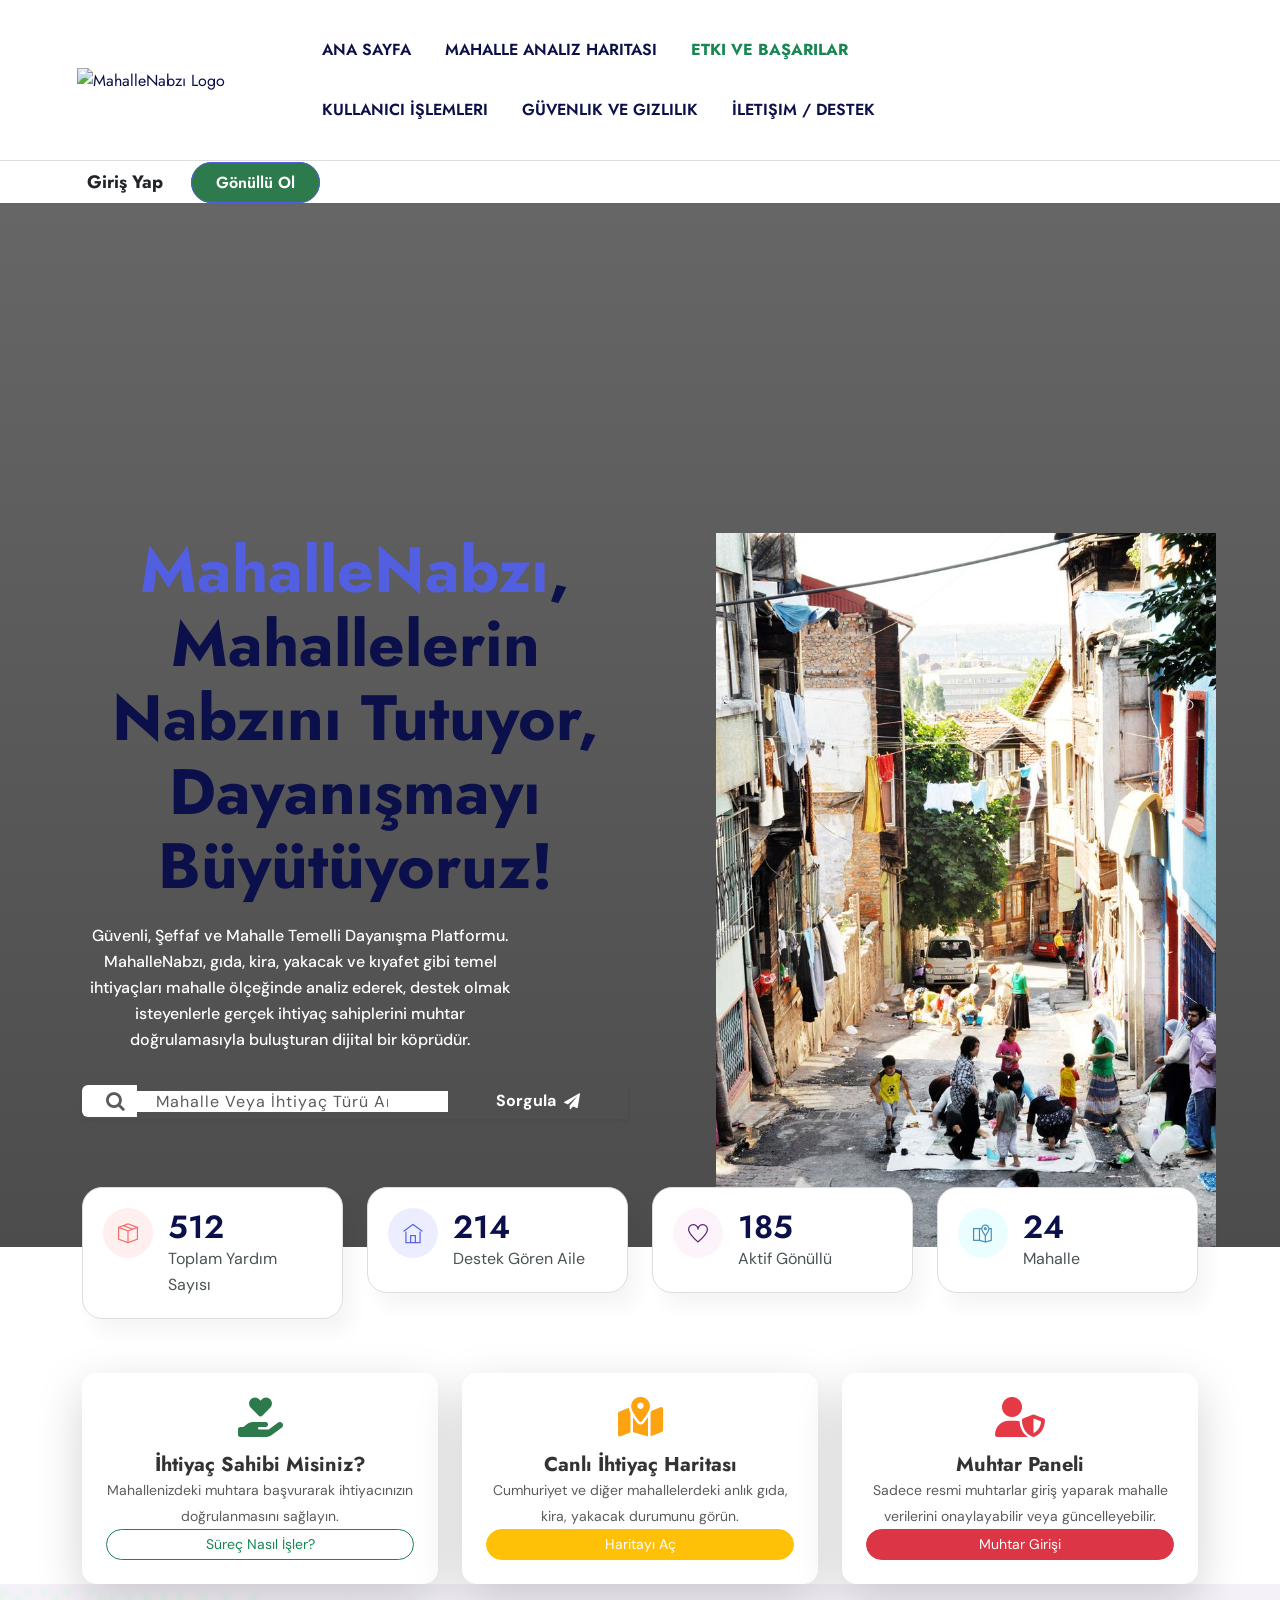
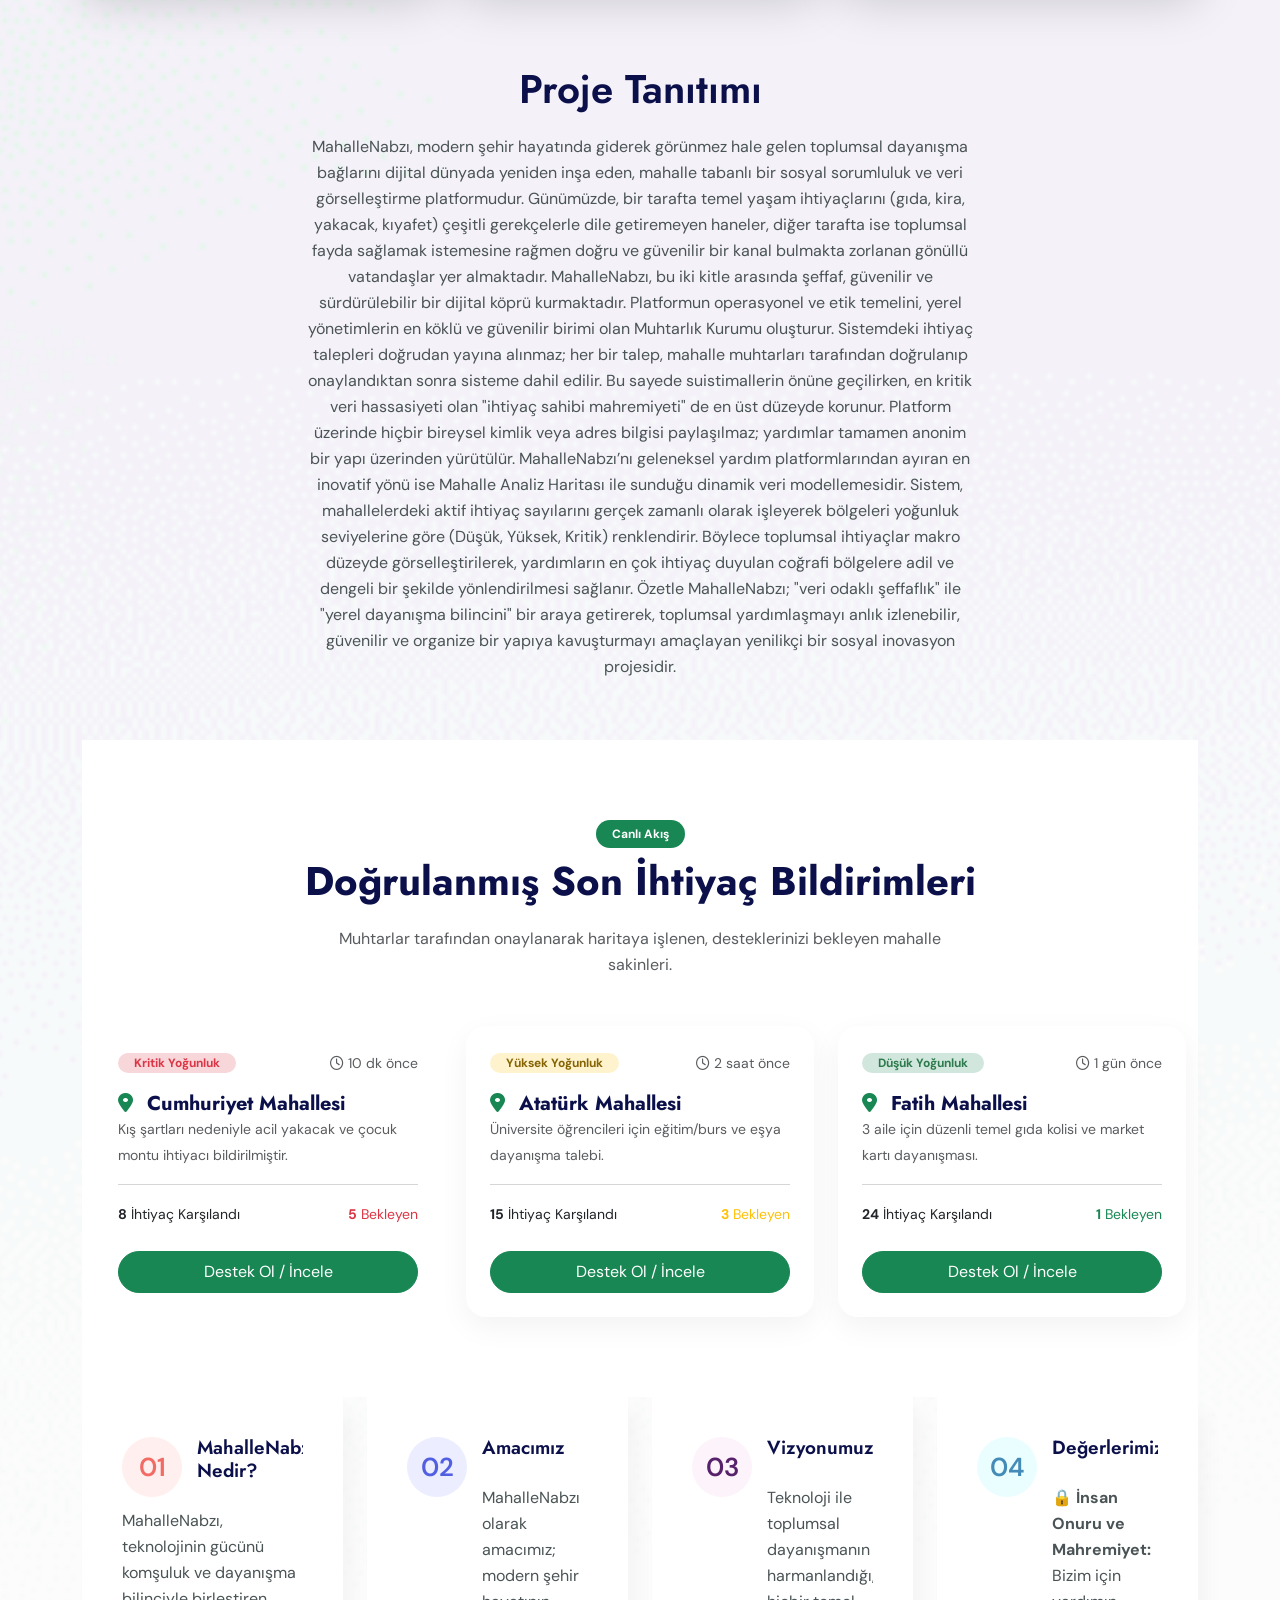
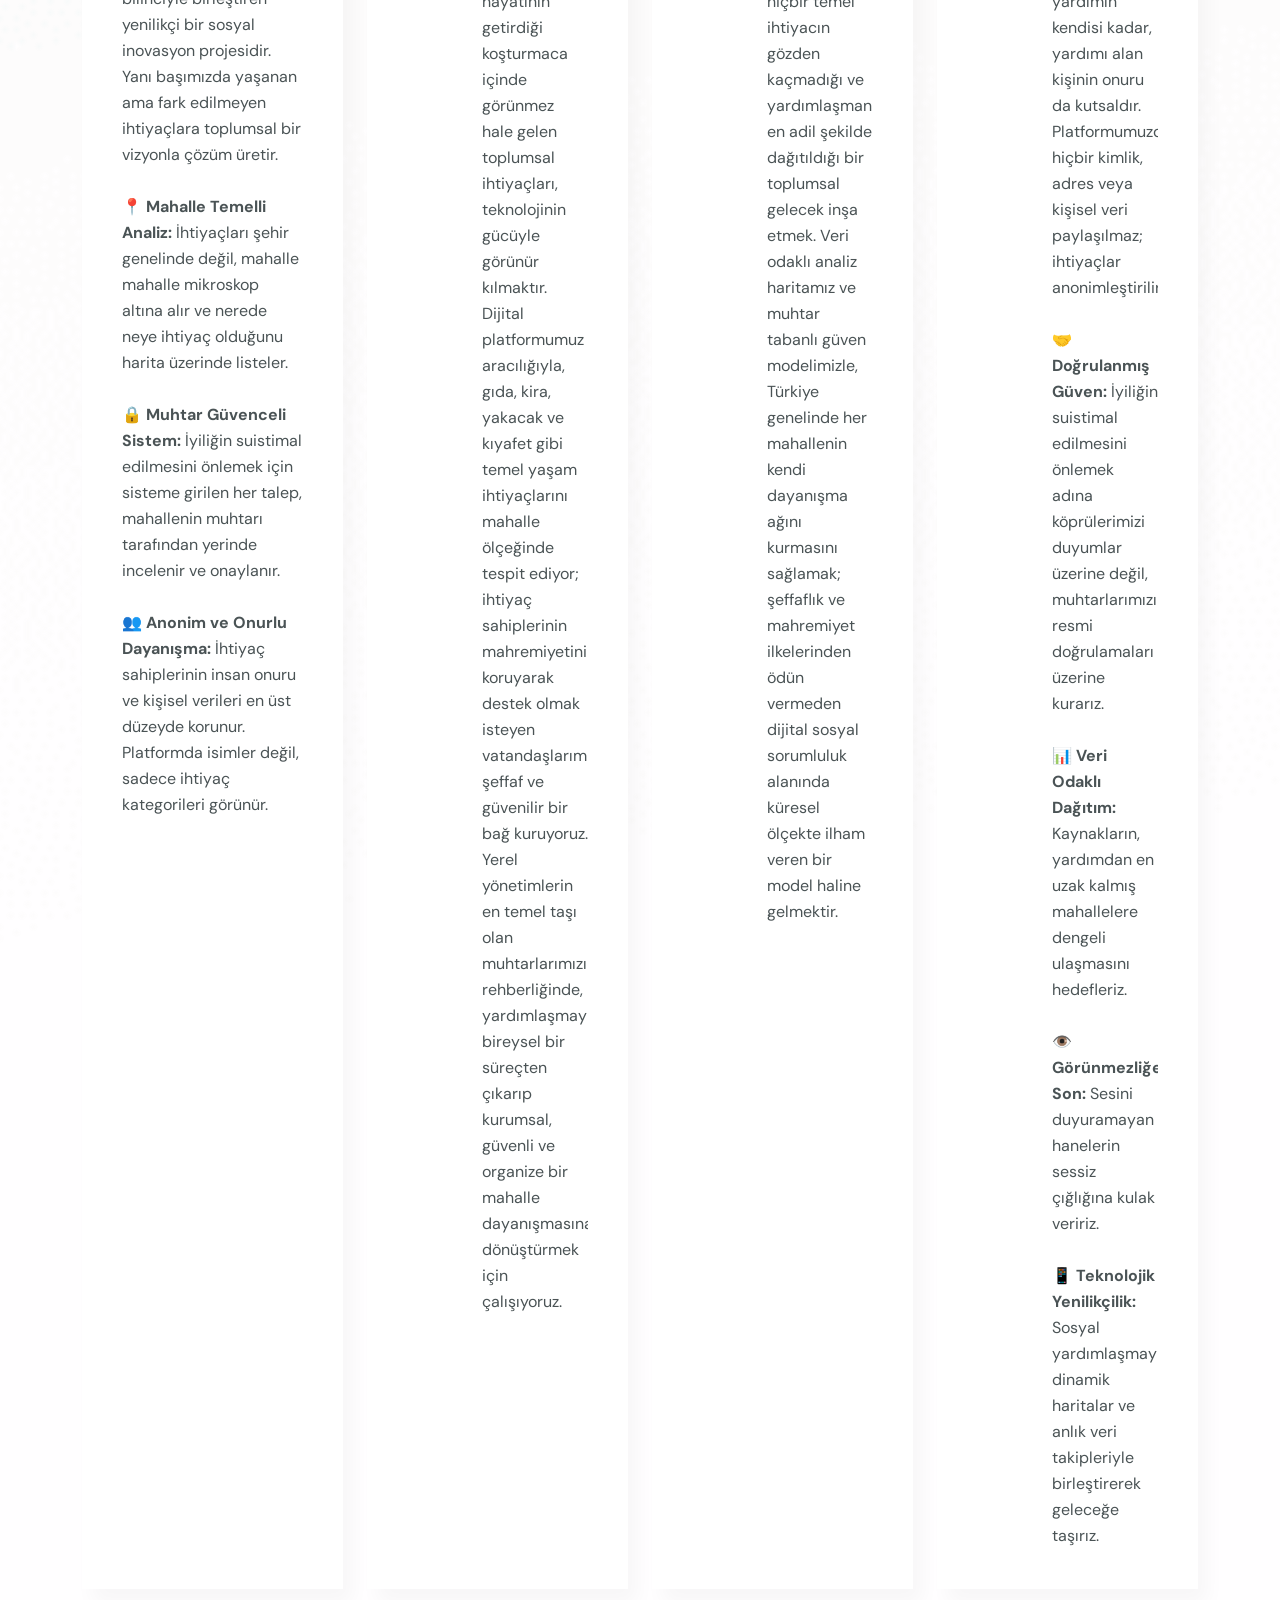
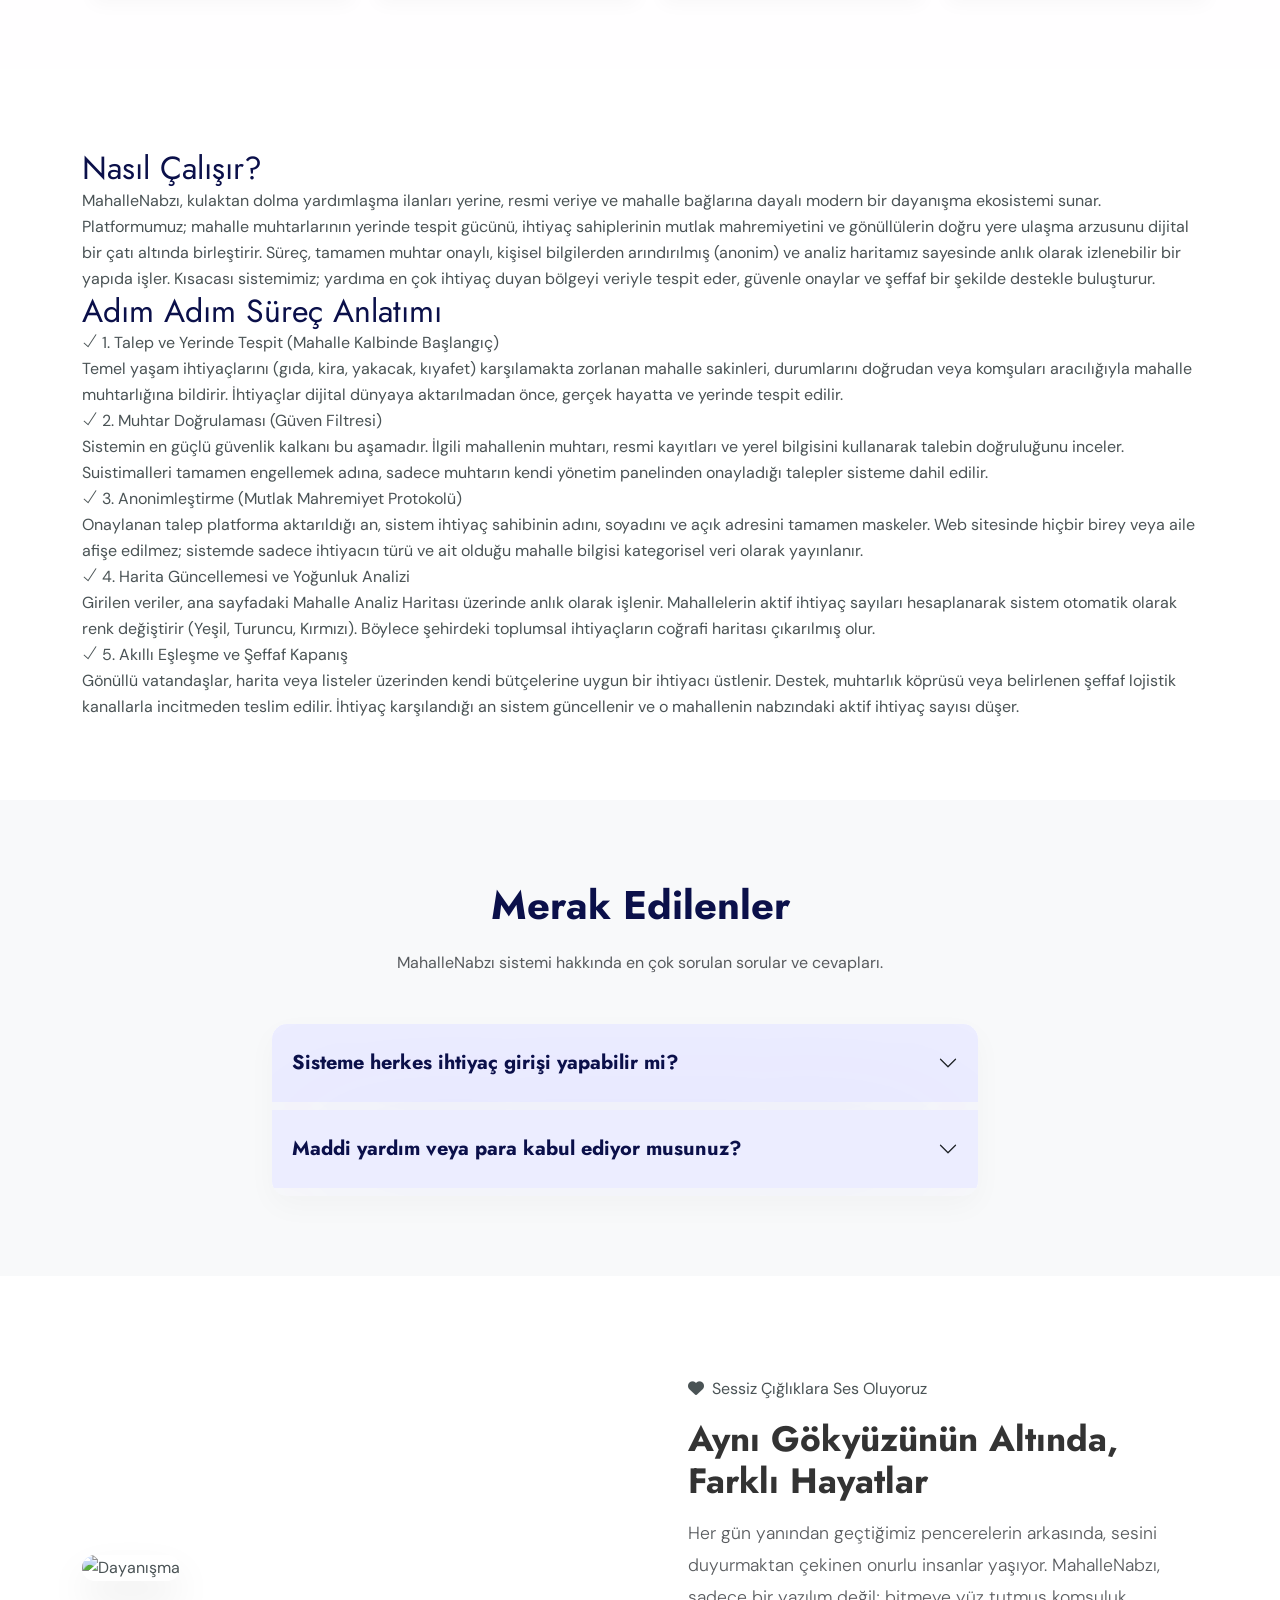
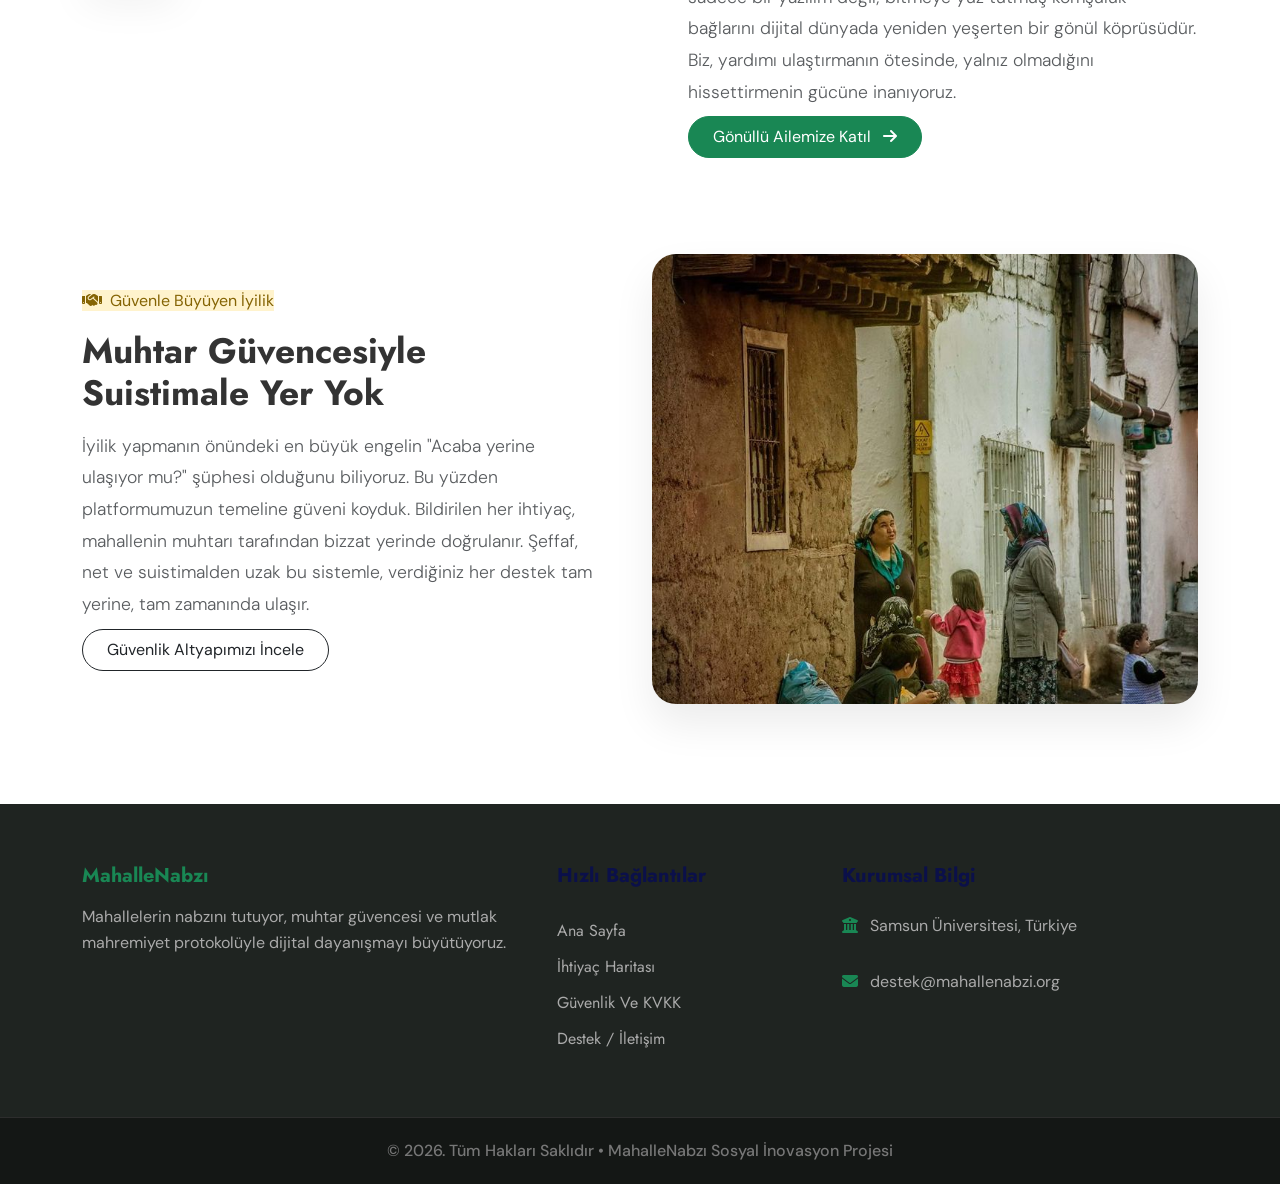
==== commit bfd826c6: "anasayfa giriş kısmı üst bülüm düzenlendi" ====
--- a/eduleb/index.html
+++ b/eduleb/index.html
@@ -86,9 +86,12 @@
 
 
 		<!-- START HOME -->
-		<section class="home_bg hb_height" style="background-image: url(assets/img/bg/home-bg.jpg);  background-size:cover; background-position: center center;">
-			<div class="container">
-				<div class="row">
+				<section class="section-top" style="background: linear-gradient(rgba(0,0,0,0.6), rgba(0,0,0,0.7)), url('https://images.unsplash.com/photo-1574950578143-85f047743d98?auto=format&fit=crop&q=80&w=1200') center/cover; padding: 80px 0; color: #fff;">
+			<div class="container text-center">
+			
+	
+
+		<div class="row">
 				  <div class="col-lg-6 col-sm-12 col-xs-12">
 					<div class="hero-text ht_top">
 
@@ -487,42 +490,41 @@
 		
 
 		
-		<div class="footer section-padding" style="background: #94b8ea; color: #fff;">
-    <div class="container">				
-        <div class="row">						
-            <div class="col-lg-5 col-sm-6 col-xs-12">
-                <div class="single_footer">
-                    <h4 class="fw-bold text-black mb-3">MahalleNabzı</h4>
-                    <p style="color: #141212;">Mahallelerin nabzını tutuyor, muhtar güvencesi ve mutlak mahremiyet protokolüyle dijital dayanışmayı büyütüyoruz.</p>
-                </div>			
-            </div><div class="col-lg-3 col-sm-6 col-xs-12">
-                <div class="single_footer">
-                    <h4>Hızlı Bağlantılar</h4>
-                    <ul>
-                        <li><a href="index.html">Ana Sayfa</a></li>
-                        <li><a href="mahalle-analizi.html">İhtiyaç Haritası</a></li>
-                        <li><a href="guvenlik-gizlilik.html">Güvenlik ve KVKK</a></li>
-                        <li><a href="iletisim-destek.html">Destek / İletişim</a></li>
-                    </ul>
-                </div>
-            </div><div class="col-lg-4 col-sm-6 col-xs-12">
-                <div class="single_footer">
-                    <h4>Kurumsal Bilgi</h4>
-                    <div class="sf_contact">
-                        <span class="ti-map" style="color: #0a0a0a;"></span>
-                        <p style="color: #0b0b0b;">Samsun Üniversitesi, Türkiye</p>
-                    </div>
-                    <div class="sf_contact">
-                        <span class="ti-email" style="color: #292b2a;"></span>
-                        <p style="color: #0e0e0e;">destek@mahallenabzi.org</p>
-                    </div>
-                </div>
-            </div></div></div></div>
-<div class="foot_copy" style="background: #141715; padding: 20px 0;">
-    <div class="footer_copyright text-center">
-        <p style="margin: 0; color: #777;">&copy; 2026. Tüm Hakları Saklıdır • MahalleNabzı Sosyal İnovasyon Projesi</p>
-    </div>	
-</div>
+	<div class="footer section-padding" style="background: #1f2421; color: #fff; padding: 60px 0;">
+			<div class="container">				
+				<div class="row">						
+					<div class="col-lg-5 col-sm-6 col-xs-12">
+						<div class="single_footer">
+							<h4 class="fw-bold text-success mb-3">MahalleNabzı</h4>
+							<p style="color: #aaa;">Mahallelerin nabzını tutuyor, muhtar güvencesi ve mutlak mahremiyet protokolüyle dijital dayanışmayı büyütüyoruz.</p>
+						</div>			
+					</div>				
+					<div class="col-lg-3 col-sm-6 col-xs-12">
+						<div class="single_footer">
+							<h4>Hızlı Bağlantılar</h4>
+							<ul class="list-unstyled">
+								<li><a href="index.html" class="text-decoration-none" style="color:#aaa;">Ana Sayfa</a></li>
+								<li><a href="mahalle-analizi.html" class="text-decoration-none" style="color:#aaa;">İhtiyaç Haritası</a></li>
+								<li><a href="guvenlik-gizlilik.html" class="text-decoration-none" style="color:#aaa;">Güvenlik ve KVKK</a></li>
+								<li><a href="iletisim-destek.html" class="text-decoration-none" style="color:#aaa;">Destek / İletişim</a></li>
+							</ul>
+						</div>
+					</div>	
+					<div class="col-lg-4 col-sm-6 col-xs-12">
+						<div class="single_footer">
+							<h4>Kurumsal Bilgi</h4>
+							<p style="color: #aaa;"><i class="fa-solid fa-university text-success me-2"></i> Samsun Üniversitesi, Türkiye</p>
+							<p style="color: #aaa;"><i class="fa-solid fa-envelope text-success me-2"></i> destek@mahallenabzi.org</p>
+						</div>
+					</div>						
+				</div>					
+			</div>
+		</div>
+		<div class="foot_copy" style="background: #141715; padding: 20px 0; border-top: 1px solid #2d2d2d;">
+			<div class="footer_copyright text-center">
+				<p style="margin: 0; color: #777;">&copy; 2026. Tüm Hakları Saklıdır • MahalleNabzı Sosyal İnovasyon Projesi</p>
+			</div>	
+		</div>
 
 			
 	
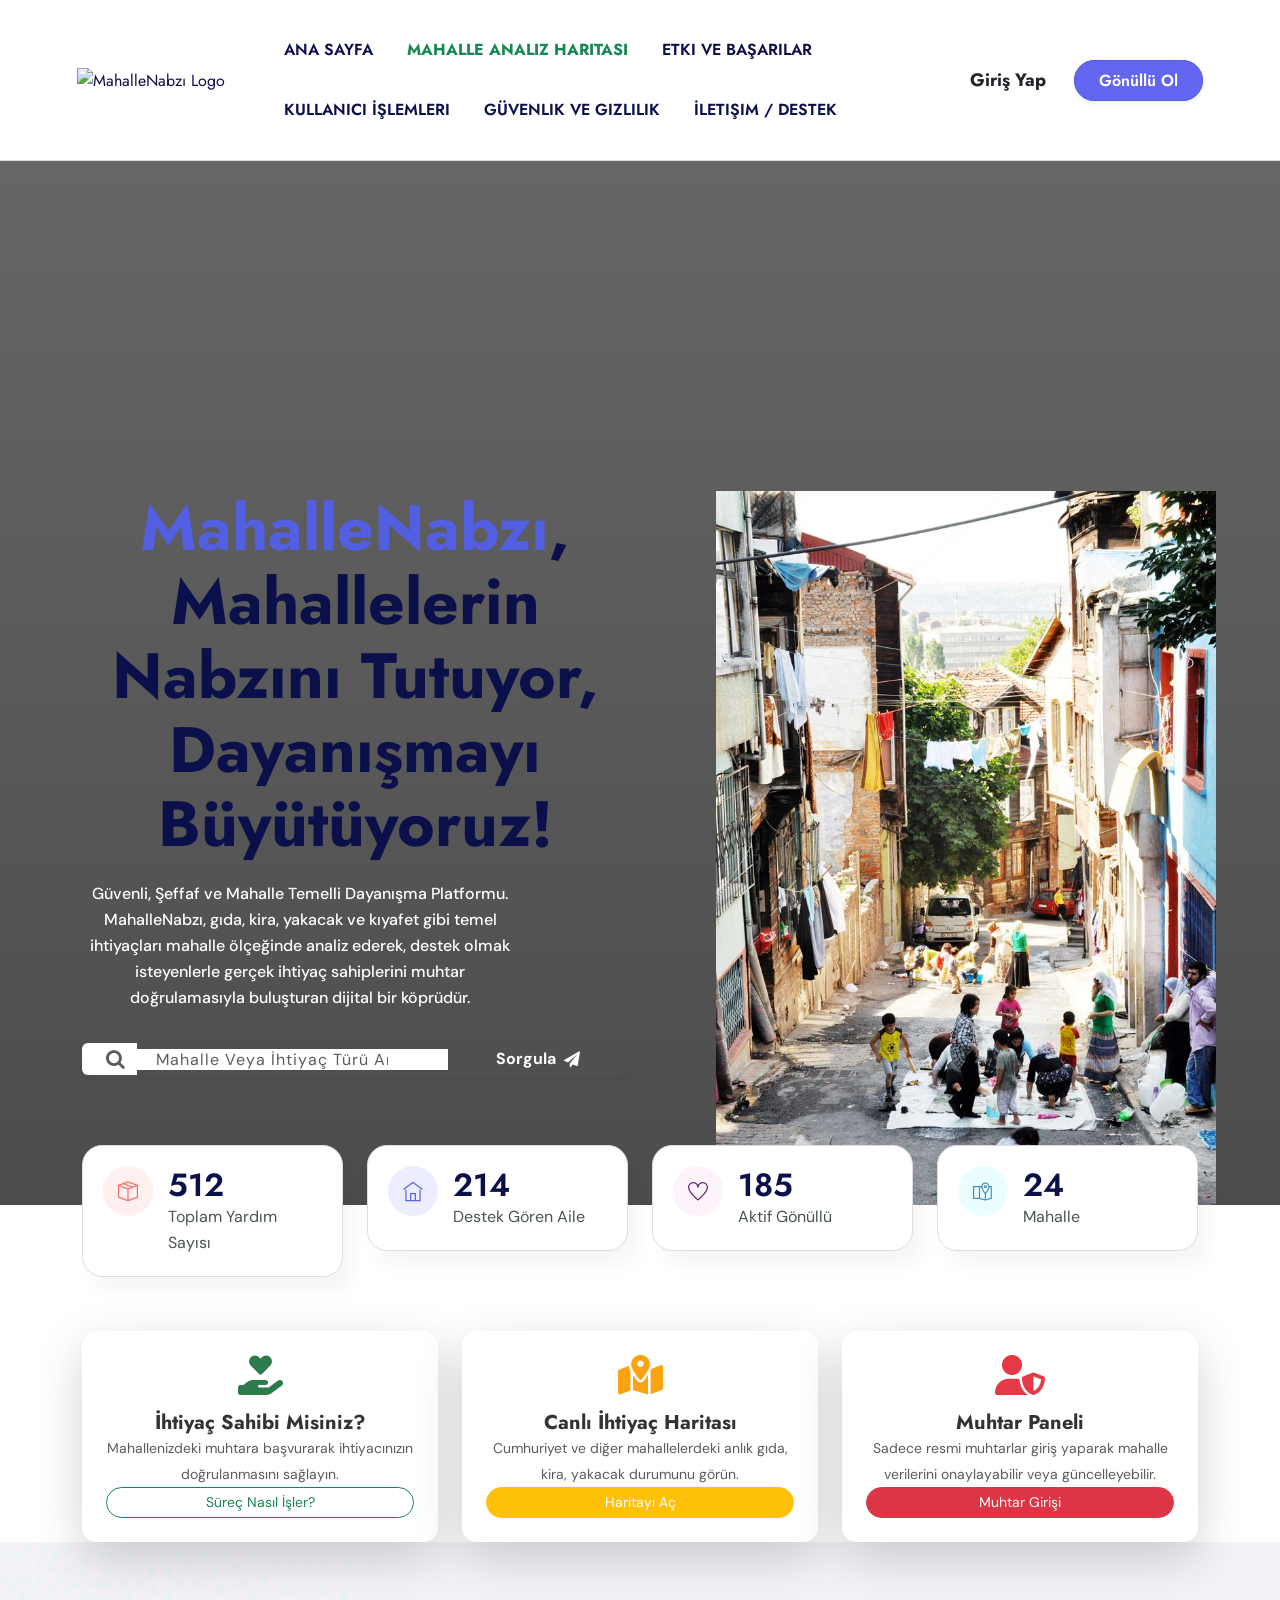
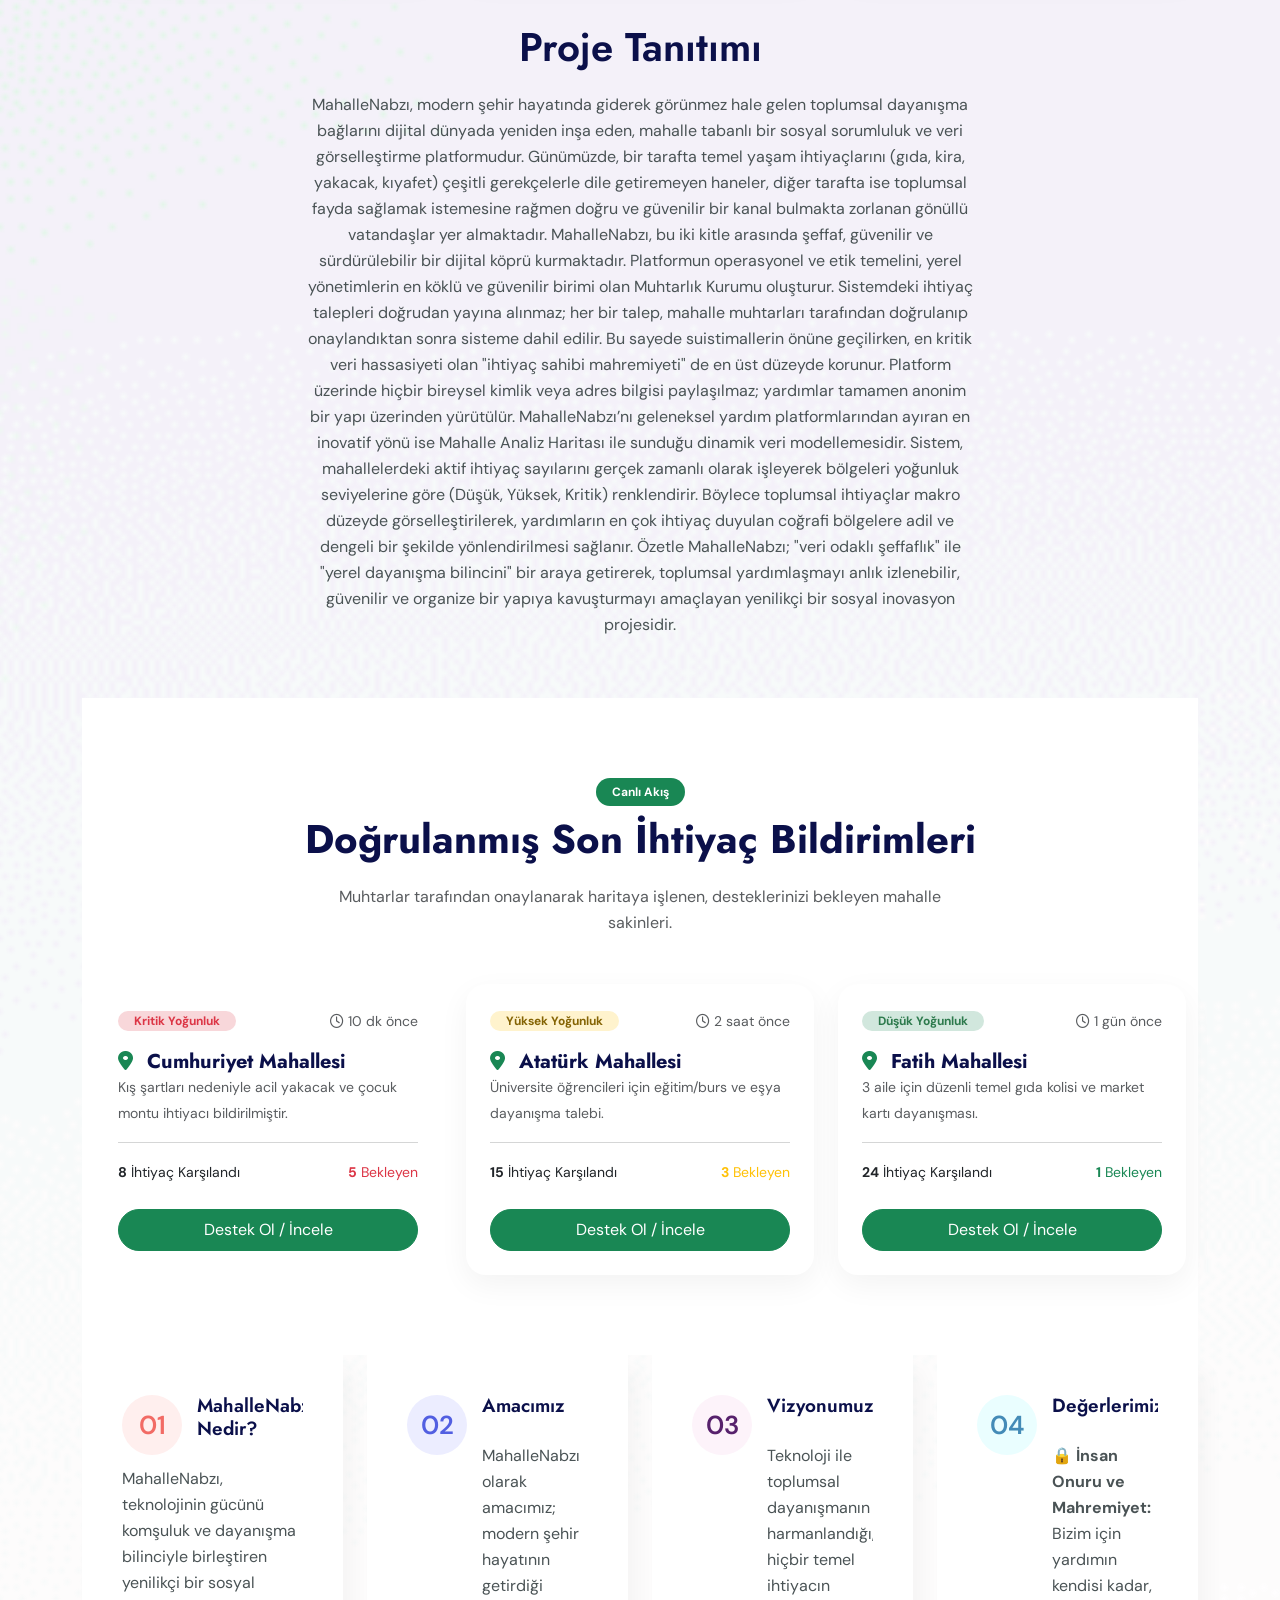
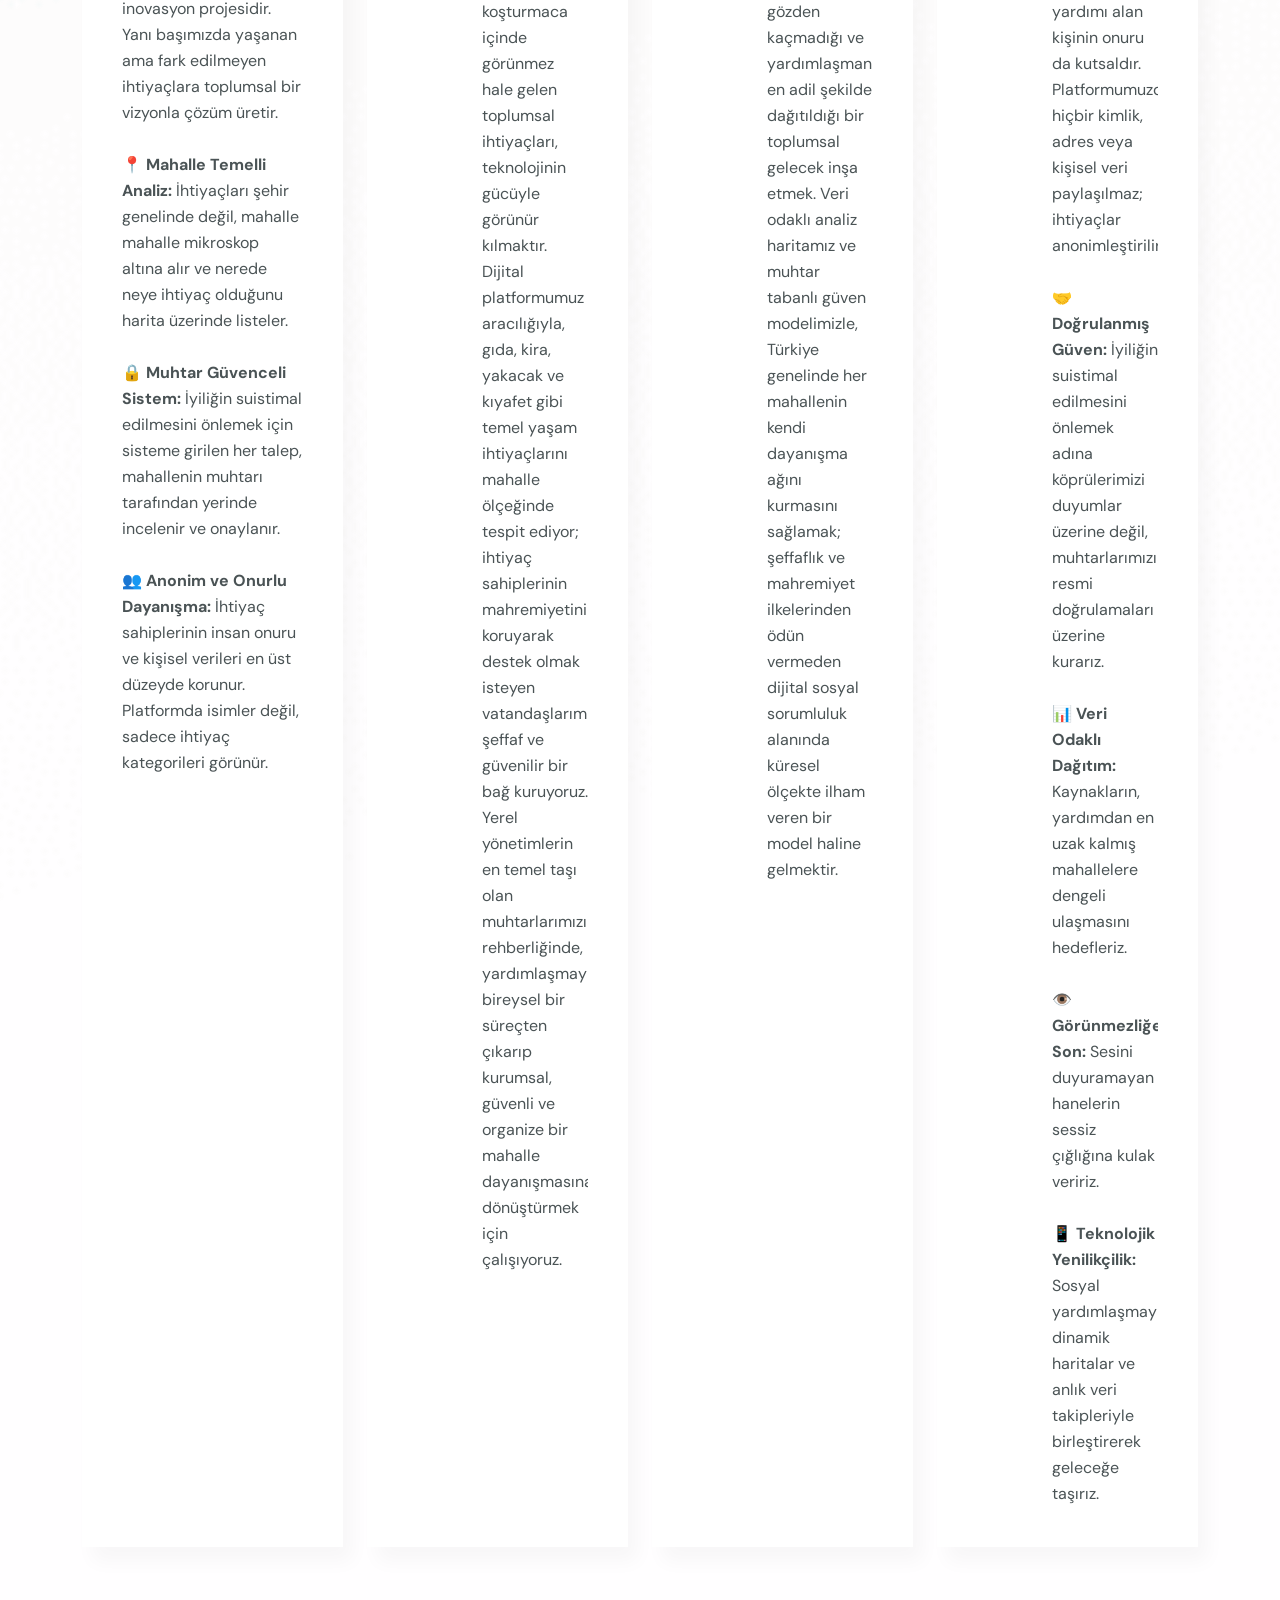
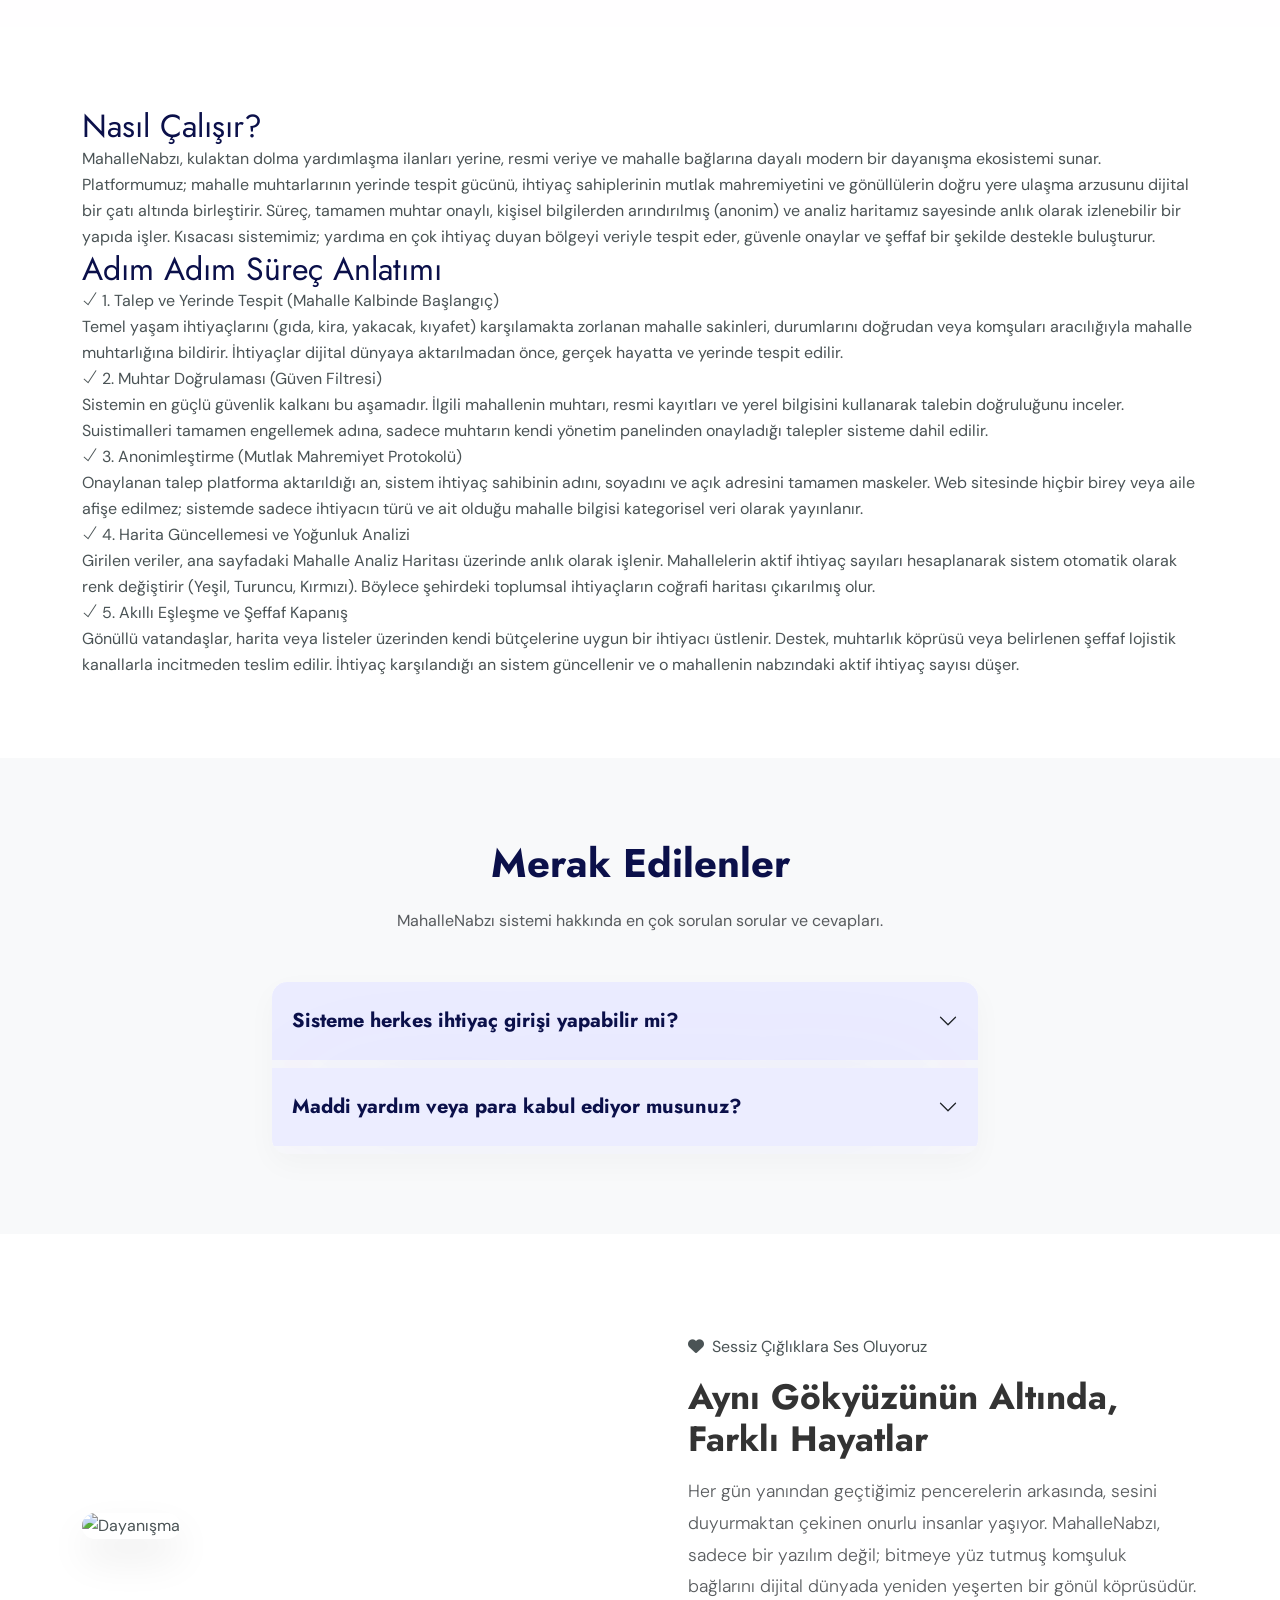
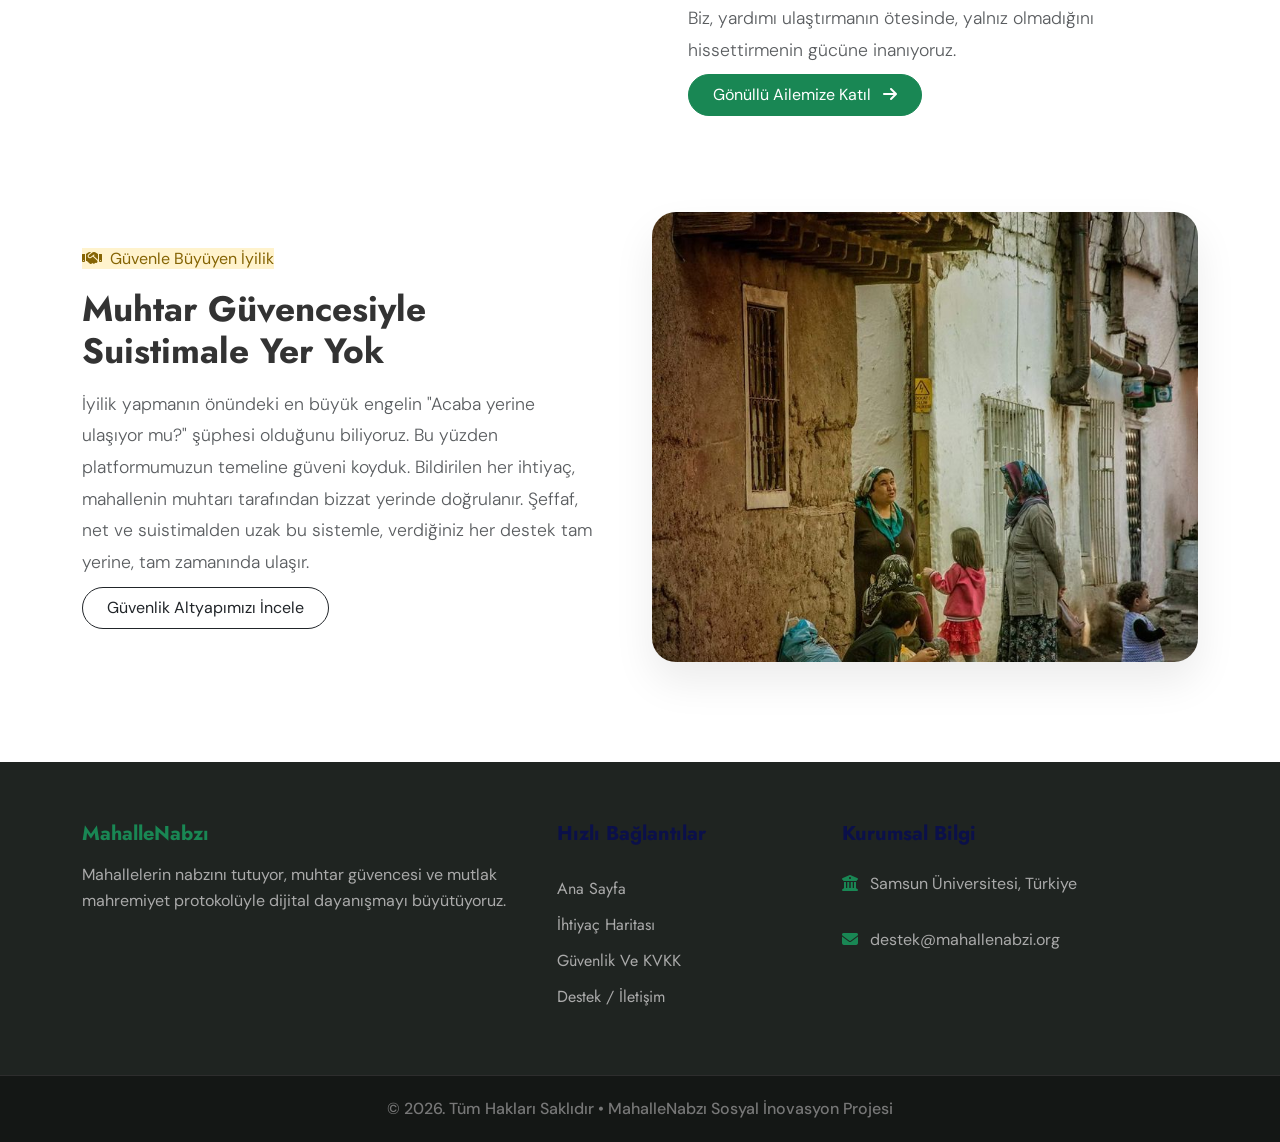
==== commit f90418c0: "Ana sayfa arka plan düzeltmeleri yapıldı" ====
--- a/eduleb/index.html
+++ b/eduleb/index.html
@@ -44,45 +44,34 @@
 		
 
 		<!-- START NAVBAR -->  
-		<div id="navigation" class="navbar-light bg-faded site-navigation">
-			<div class="container-fluid">
-				<div class="row">
-					<div class="col-20 align-self-center">
-						<div class="site-logo">
-							<a href="index.html"><img src="https://cdn-icons-png.flaticon.com/256/3480/3480518.png"
-                            width="60"height="60"alt="MahalleNabzı Logo"></a>          				
-						</div>
-					</div><!--- END Col -->
-					
-
-
-					<div class="col-lg-7 col-md-6 d-flex justify-content-center">
+	<div id="navigation" class="navbar-light bg-faded site-navigation">
+    <div class="container-fluid">
+        <div class="row align-items-center"> <div class="col-lg-2 col-md-3 col-6">
+                <div class="site-logo">
+                    <a href="index.html">
+                        <img src="https://cdn-icons-png.flaticon.com/256/3480/3480518.png" width="55" height="55" alt="MahalleNabzı Logo">
+                    </a>                       
+                </div>
+            </div>
+            
+            <div class="col-lg-7 col-md-6 d-flex justify-content-center">
 						<nav id="main-menu">
 							<ul>
 								<li><a href="index.html">Ana Sayfa</a></li>
-								<li><a href="mahalle-analizi.html">Mahalle Analiz Haritası</a></li>
-								<li><a href="etki-basarilar.html" class="text-success fw-bold">Etki ve Başarılar</a></li>
+								<li><a href="mahalle-analizi.html" class="text-success fw-bold">Mahalle Analiz Haritası</a></li>
+								<li><a href="etki-basarilar.html">Etki ve Başarılar</a></li>
 								<li><a href="kullanici-islemleri.html">Kullanıcı İşlemleri</a></li>
 								<li><a href="guvenlik-gizlilik.html">Güvenlik ve Gizlilik</a></li>
 								<li><a href="iletisim-destek.html">İletişim / Destek</a></li>
 							</ul>
 						</nav>
 					</div>
-
-
-				</div><!--- END ROW -->
-			</div><!--- END CONTAINER -->
-		</div> 	  
-		<!-- END NAVBAR -->		
-
-
-
-<div class="col-lg-3 col-md-3 text-end d-none d-lg-block">
-						<a href="kullanici-islemleri.html" class="header-btn px-3 py-2 me-2 text-decoration-none text-dark fw-bold">Giriş Yap</a>
-						<a href="kullanici-islemleri.html" class="btn_one px-4 py-2 text-white text-decoration-none rounded-pill" style="background: #2d7a4d; font-weight:600;">Gönüllü Ol</a>
-					</div>
-
-
+            <div class="col-lg-3 col-md-3 text-end d-none d-lg-block">
+                <a href="kullanici-islemleri.html" class="header-btn px-3 py-2 me-2 text-decoration-none text-dark fw-bold">Giriş Yap</a>
+                <a href="kullanici-islemleri.html" class="btn_one px-4 py-2 text-white text-decoration-none rounded-pill shadow-sm" style="background: #6366F1; font-weight:600;">Gönüllü Ol</a>
+            </div>
+
+        </div></div></div>
 
 
 		<!-- START HOME -->
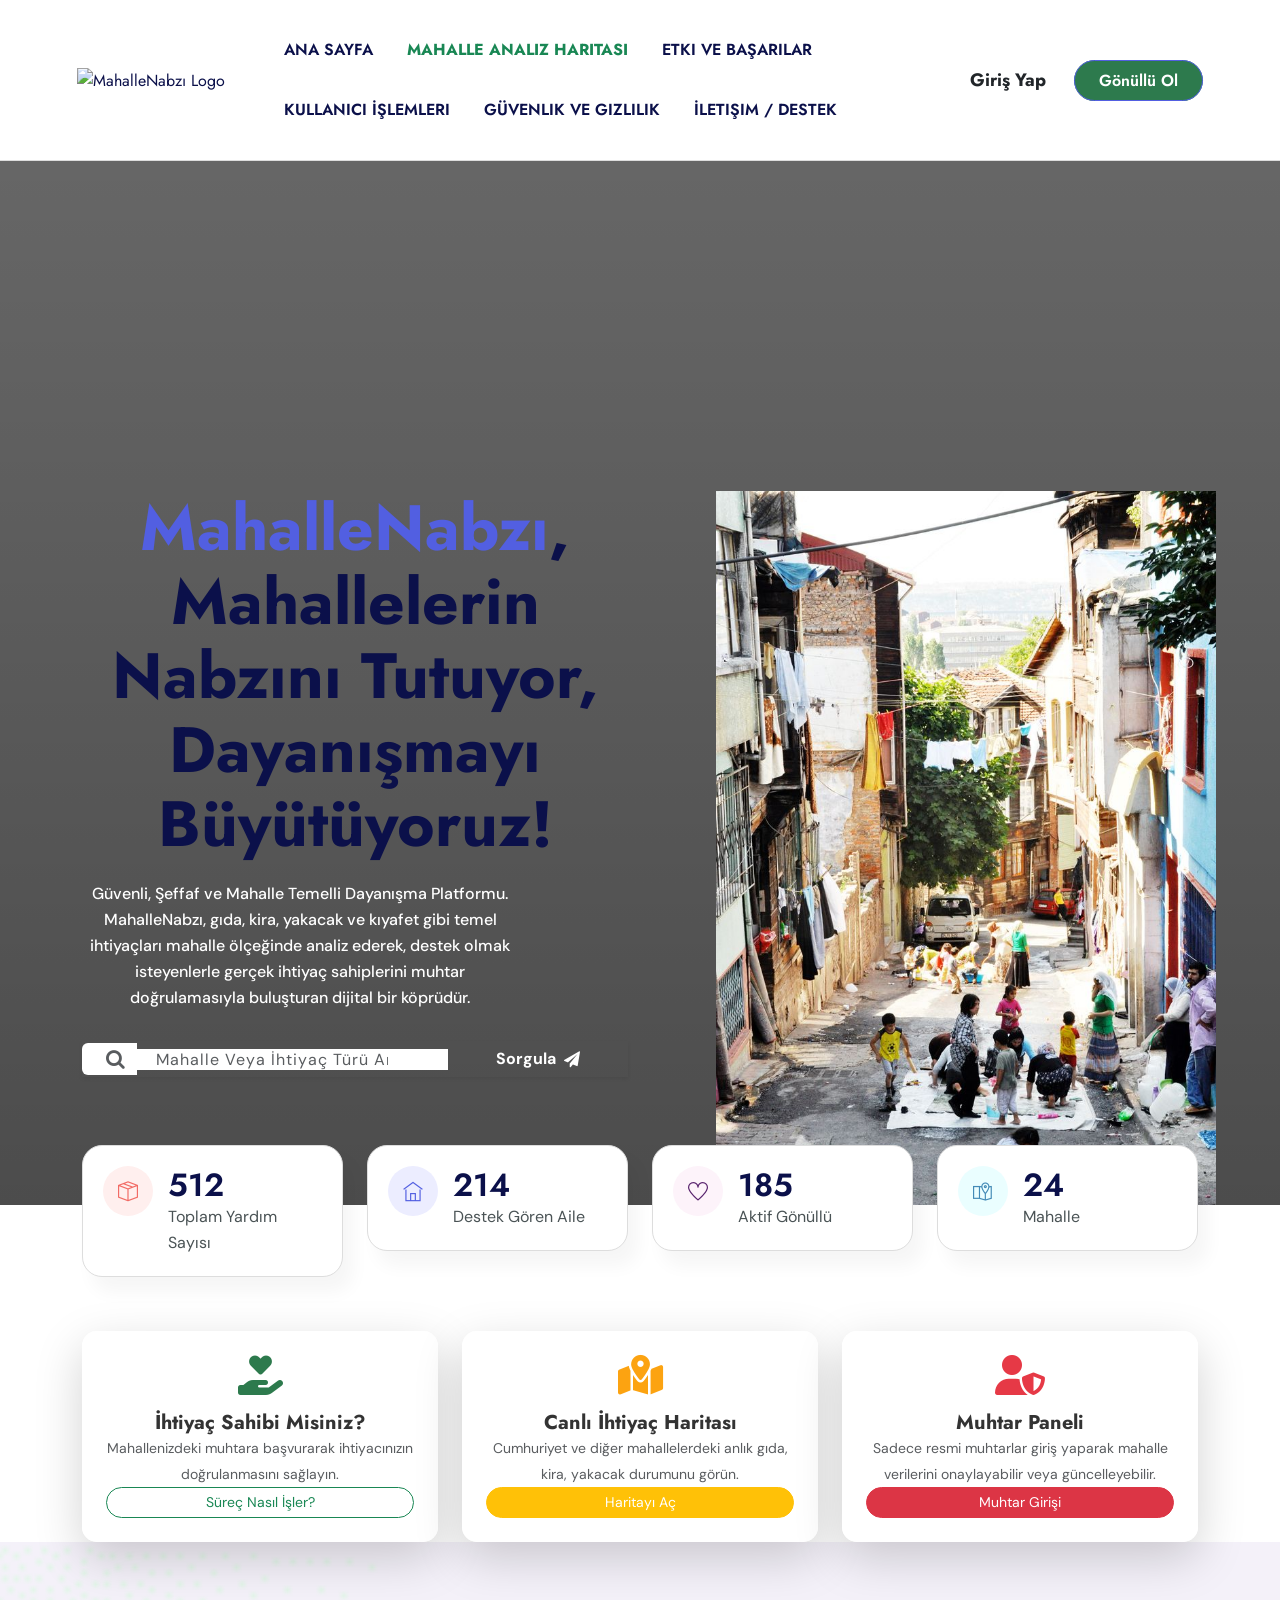
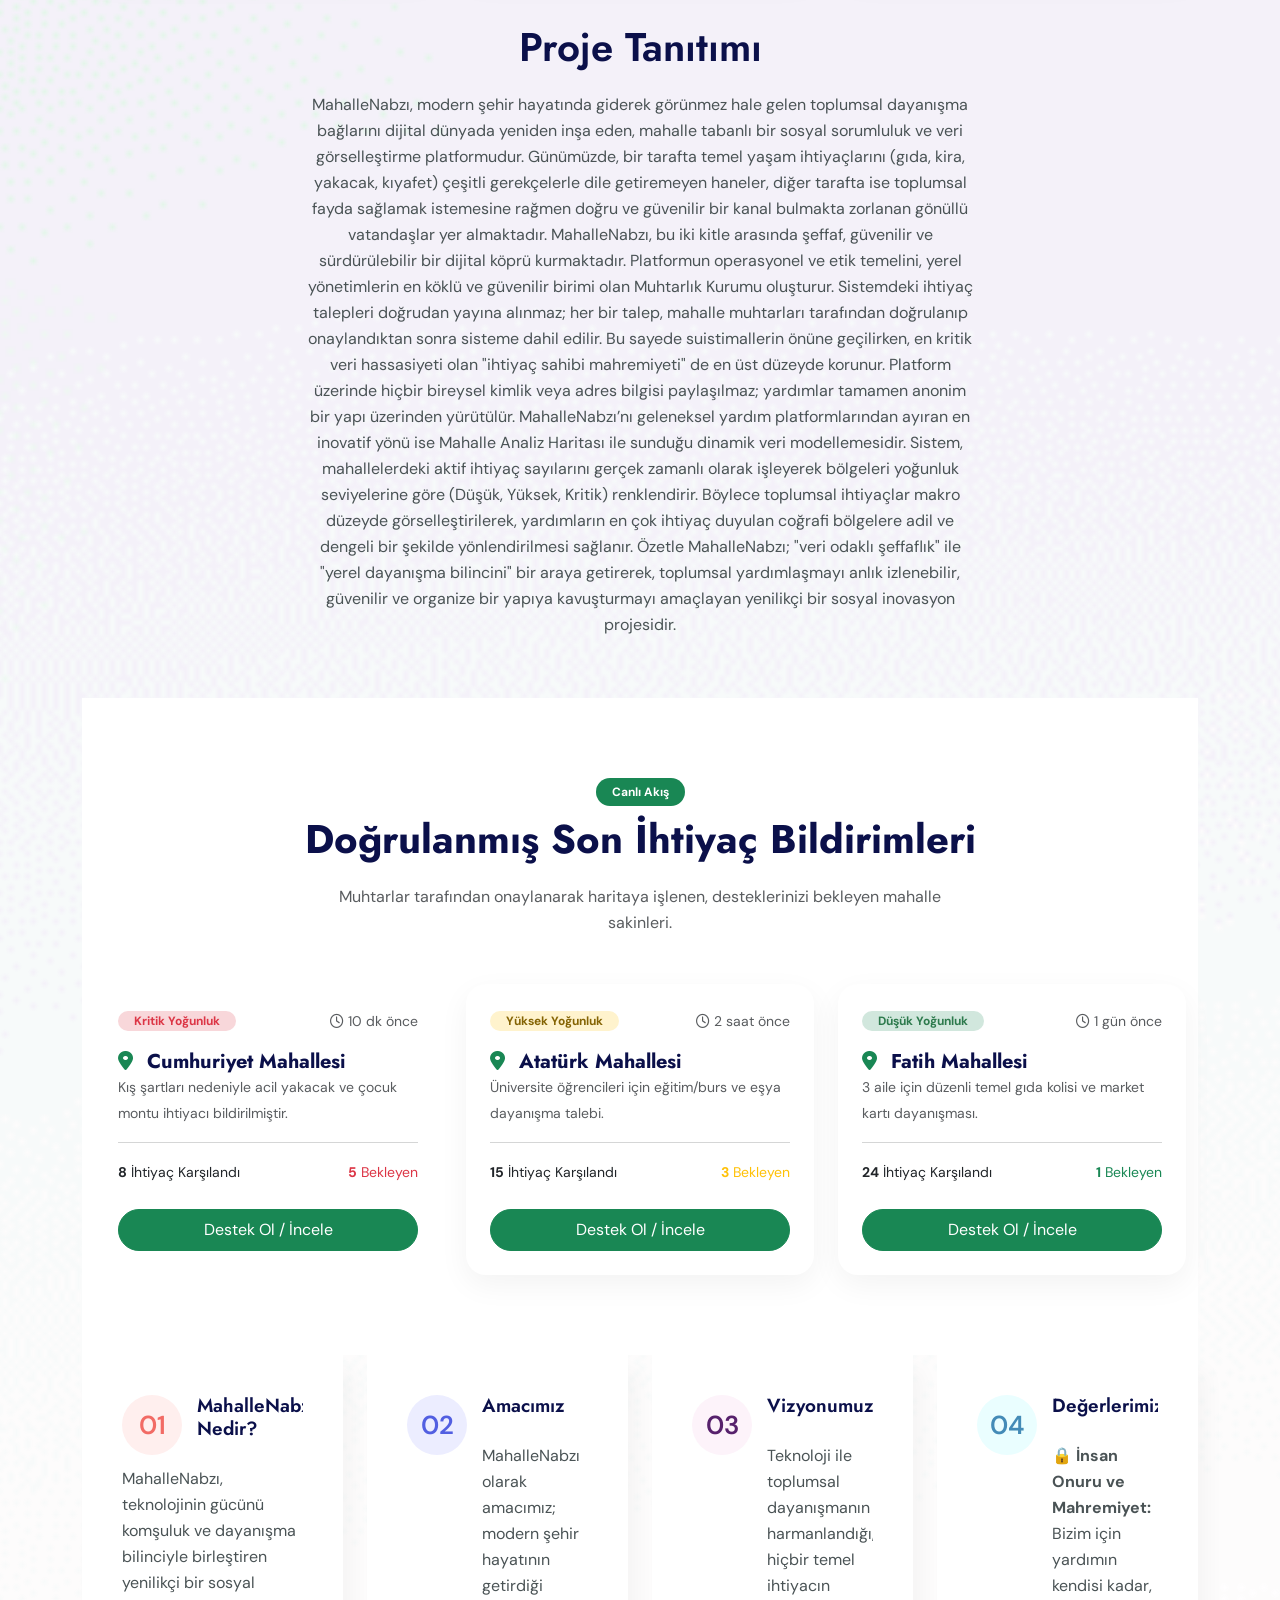
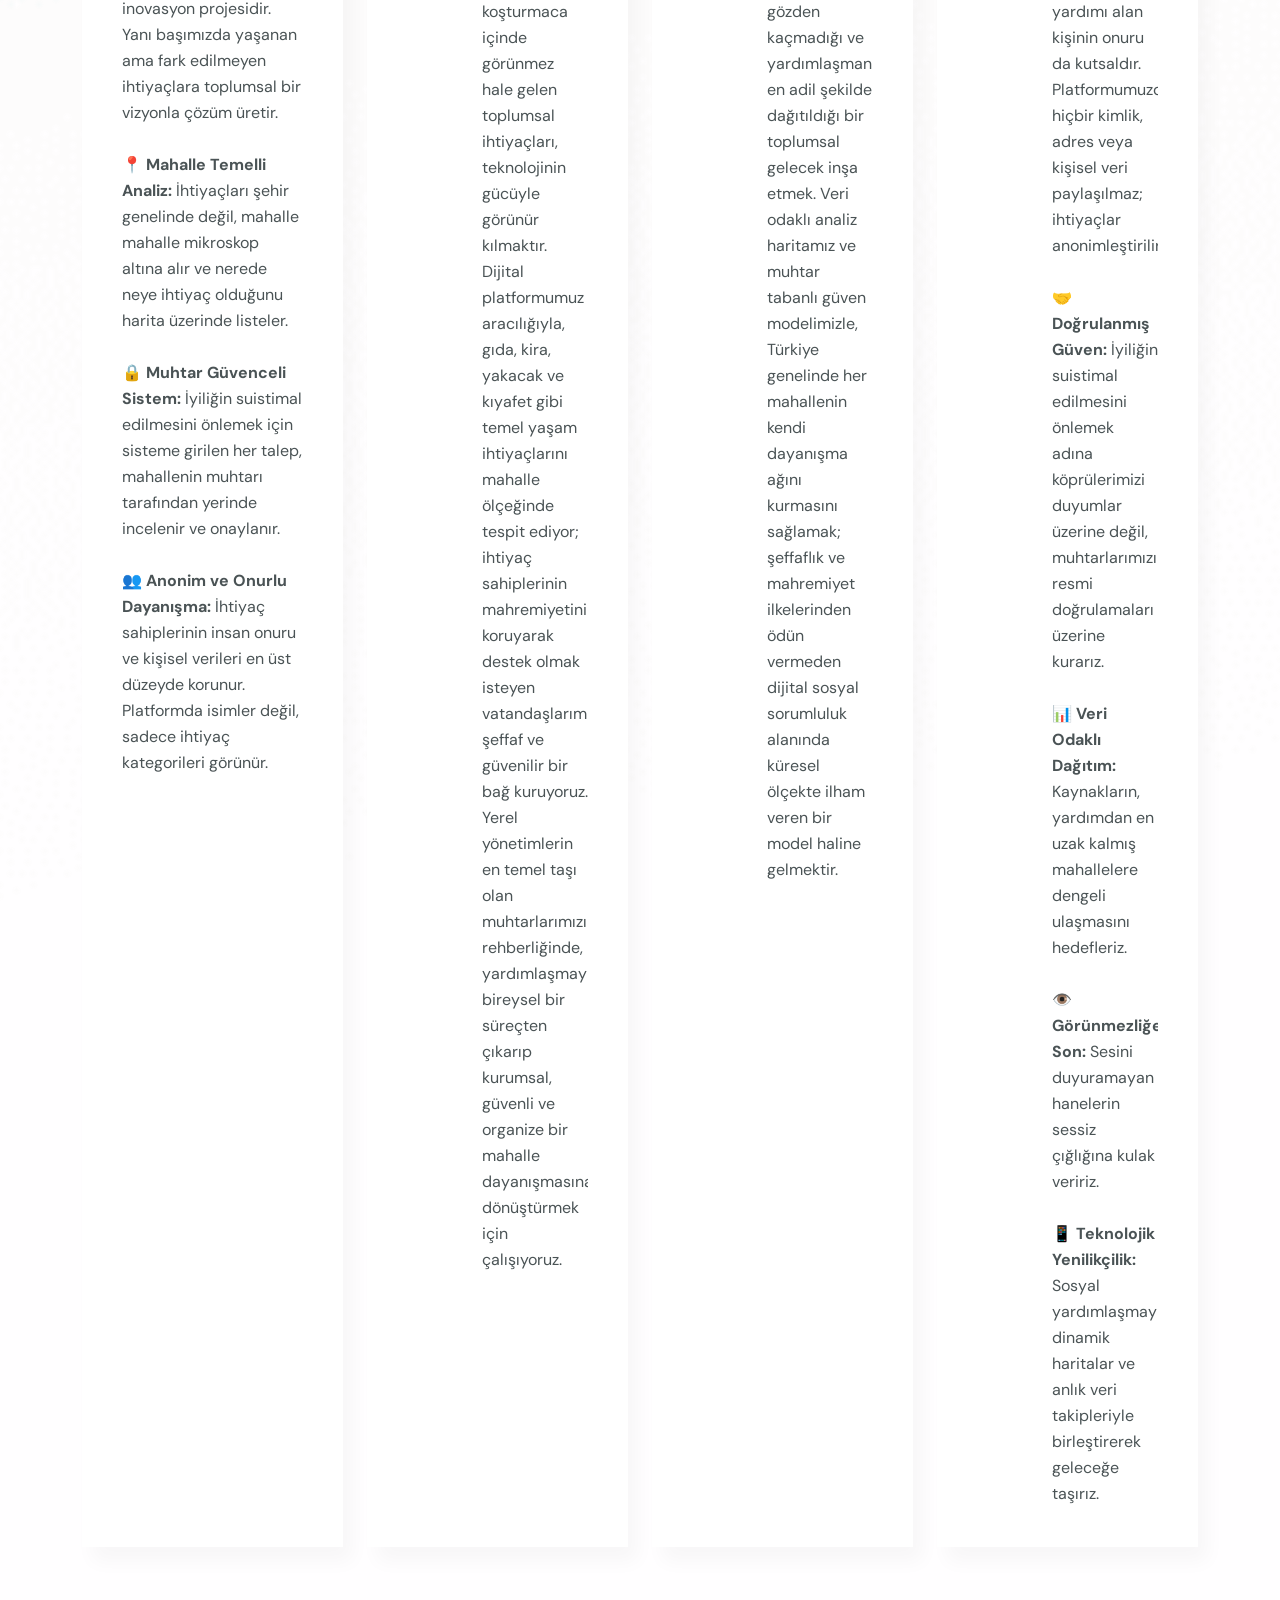
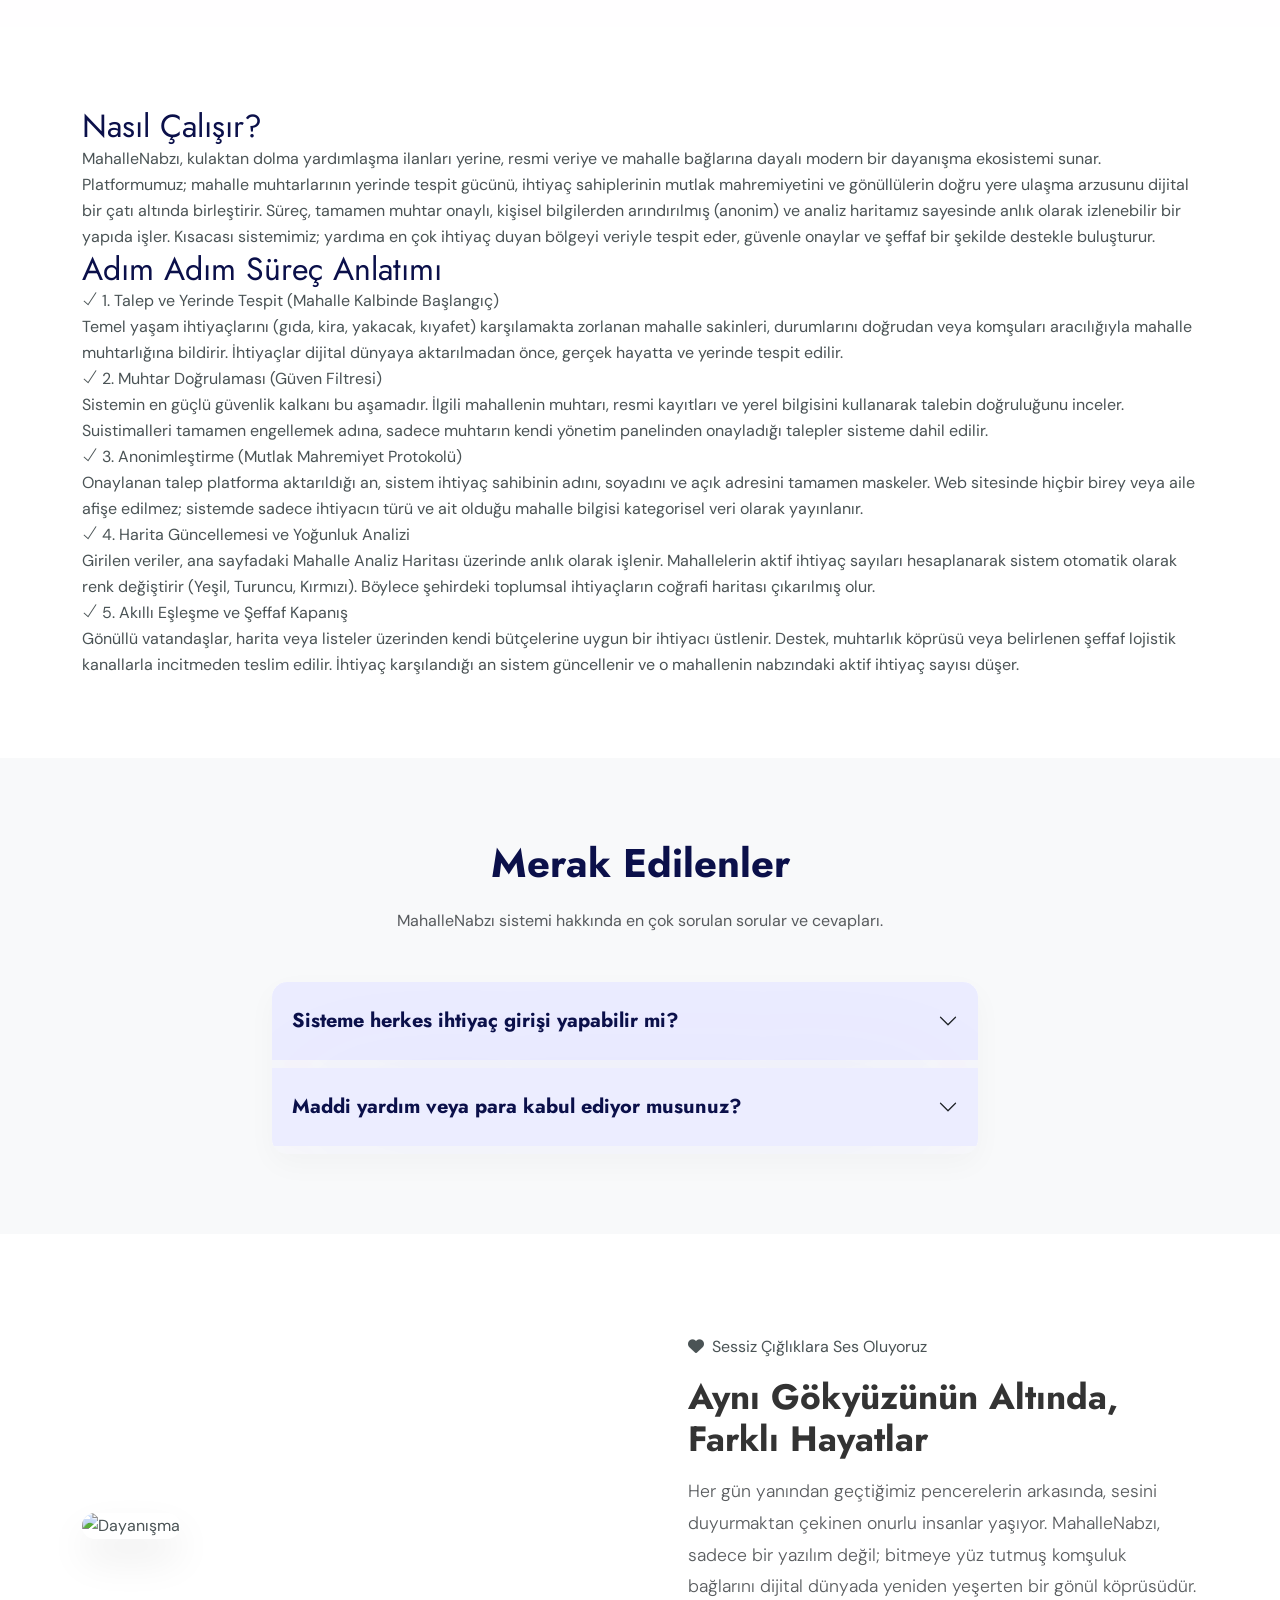
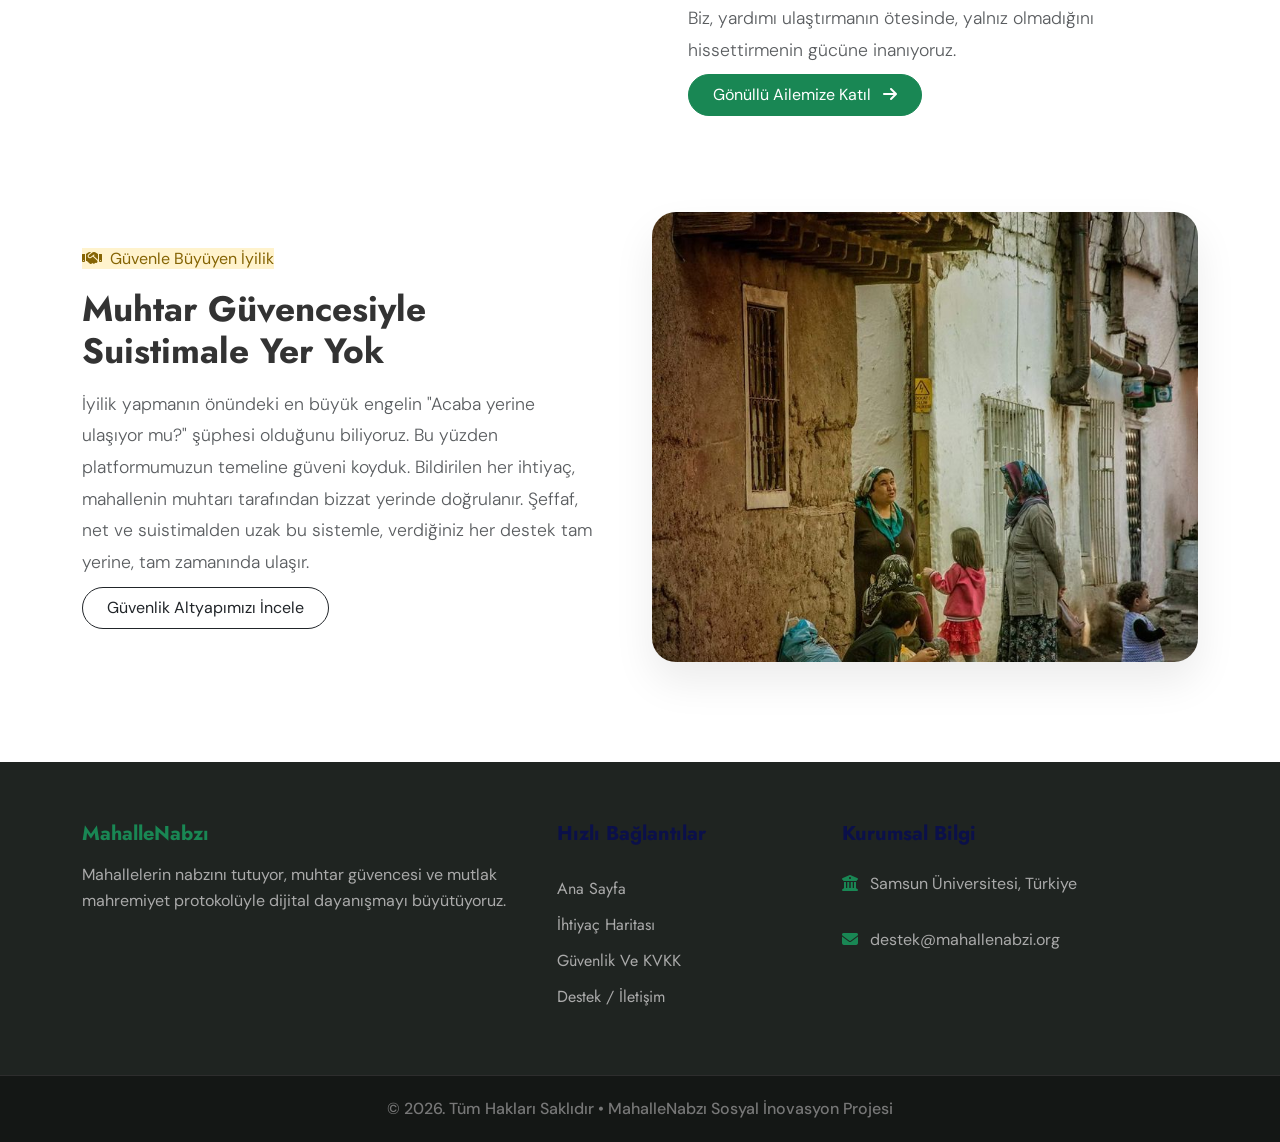
==== commit 8786ff07: "Ana Sayfa giriş yap ve gönüllü ol butonları konum değiştirildi" ====
--- a/eduleb/index.html
+++ b/eduleb/index.html
@@ -66,10 +66,10 @@
 							</ul>
 						</nav>
 					</div>
-            <div class="col-lg-3 col-md-3 text-end d-none d-lg-block">
-                <a href="kullanici-islemleri.html" class="header-btn px-3 py-2 me-2 text-decoration-none text-dark fw-bold">Giriş Yap</a>
-                <a href="kullanici-islemleri.html" class="btn_one px-4 py-2 text-white text-decoration-none rounded-pill shadow-sm" style="background: #6366F1; font-weight:600;">Gönüllü Ol</a>
-            </div>
+           		<div class="col-lg-3 col-md-3 text-end d-none d-lg-block">
+						<a href="kullanici-islemleri.html" class="header-btn px-3 py-2 me-2 text-decoration-none text-dark fw-bold">Giriş Yap</a>
+						<a href="kullanici-islemleri.html" class="btn_one px-4 py-2 text-white text-decoration-none rounded-pill" style="background: #2d7a4d; font-weight:600;">Gönüllü Ol</a>
+					</div>
 
         </div></div></div>
 
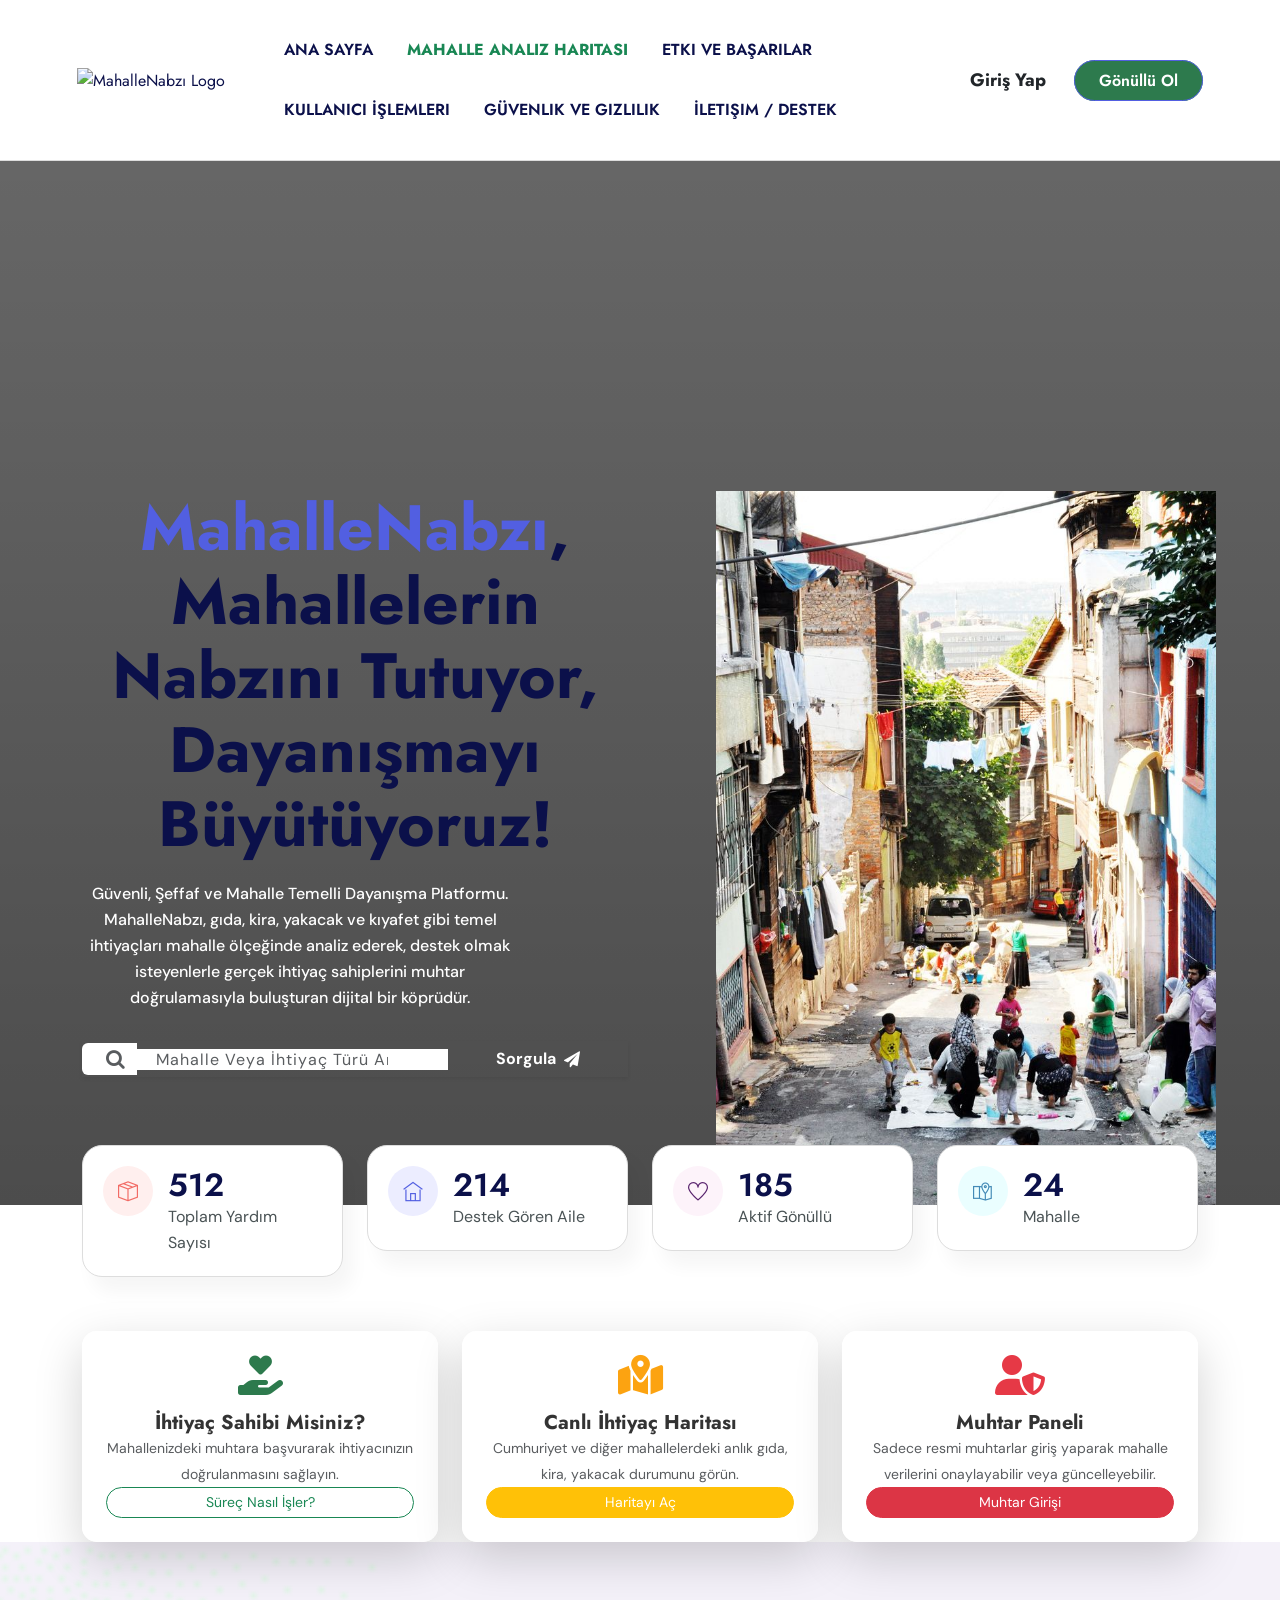
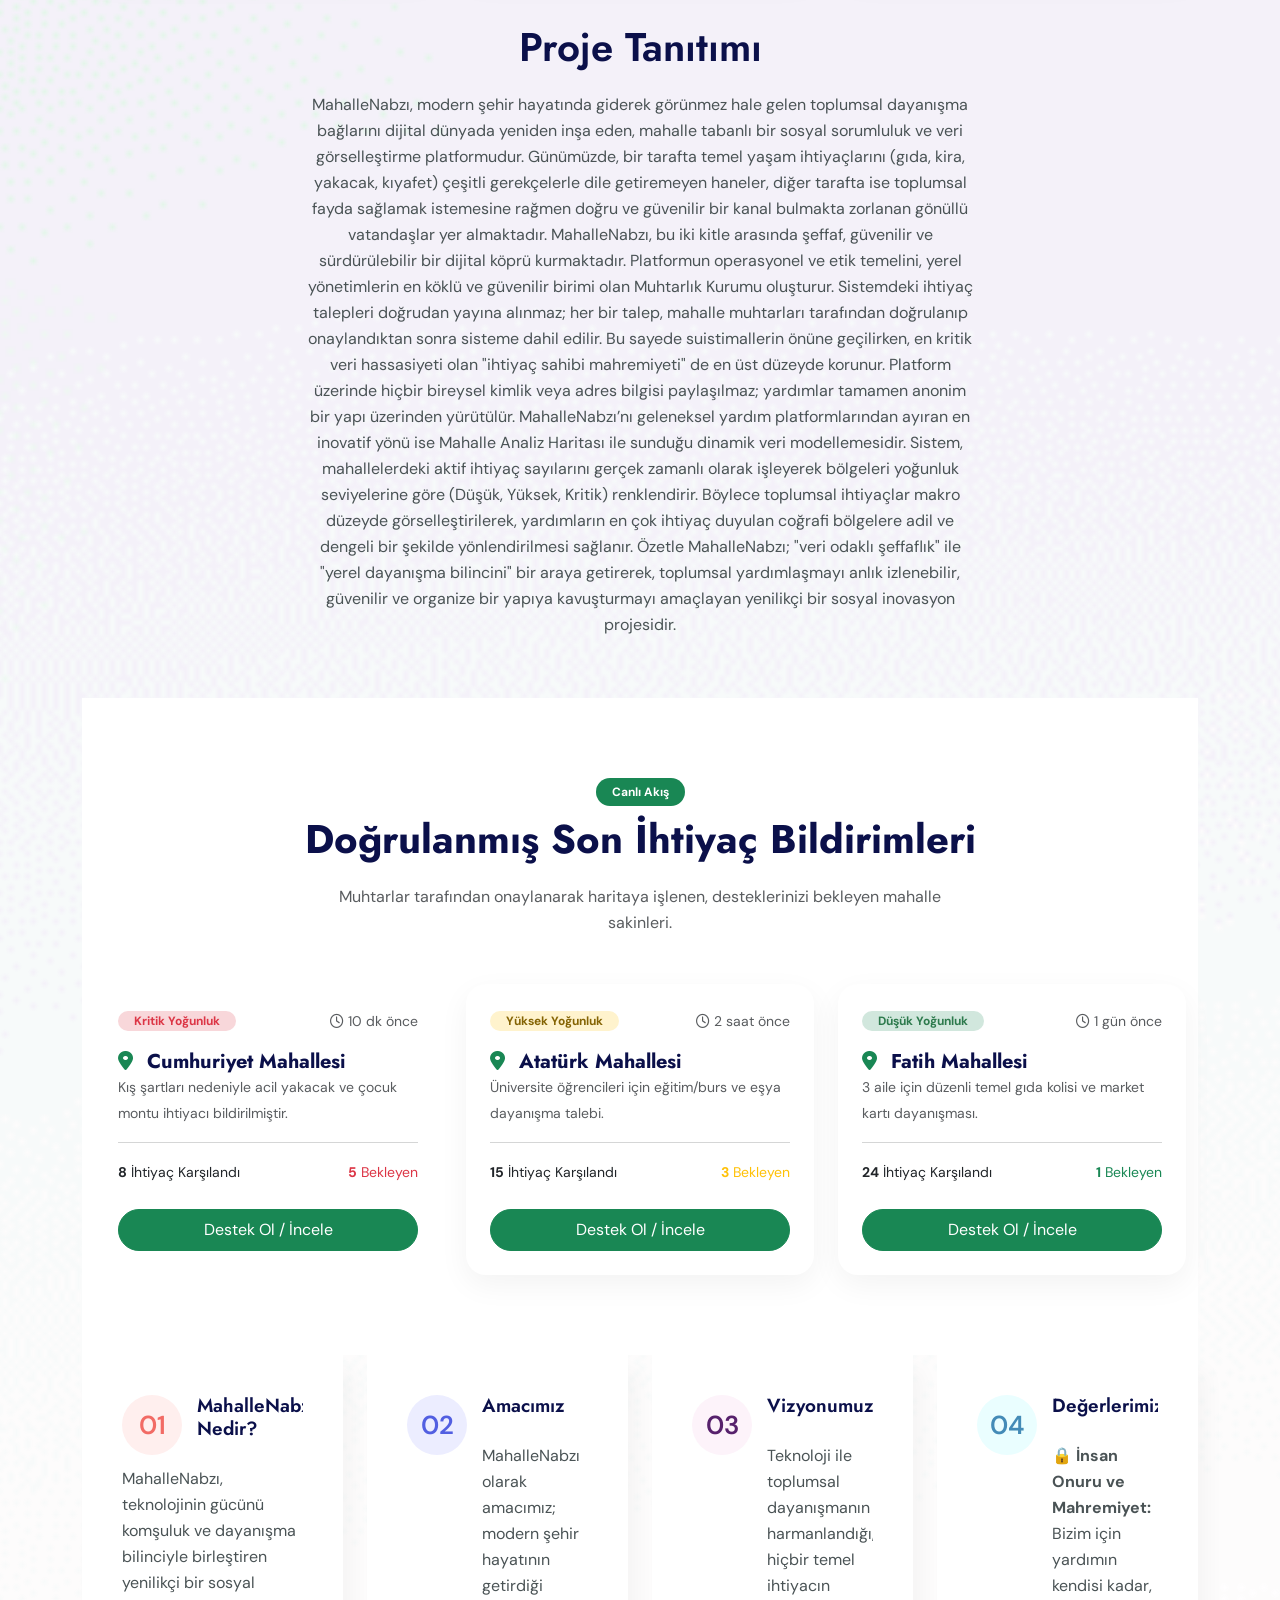
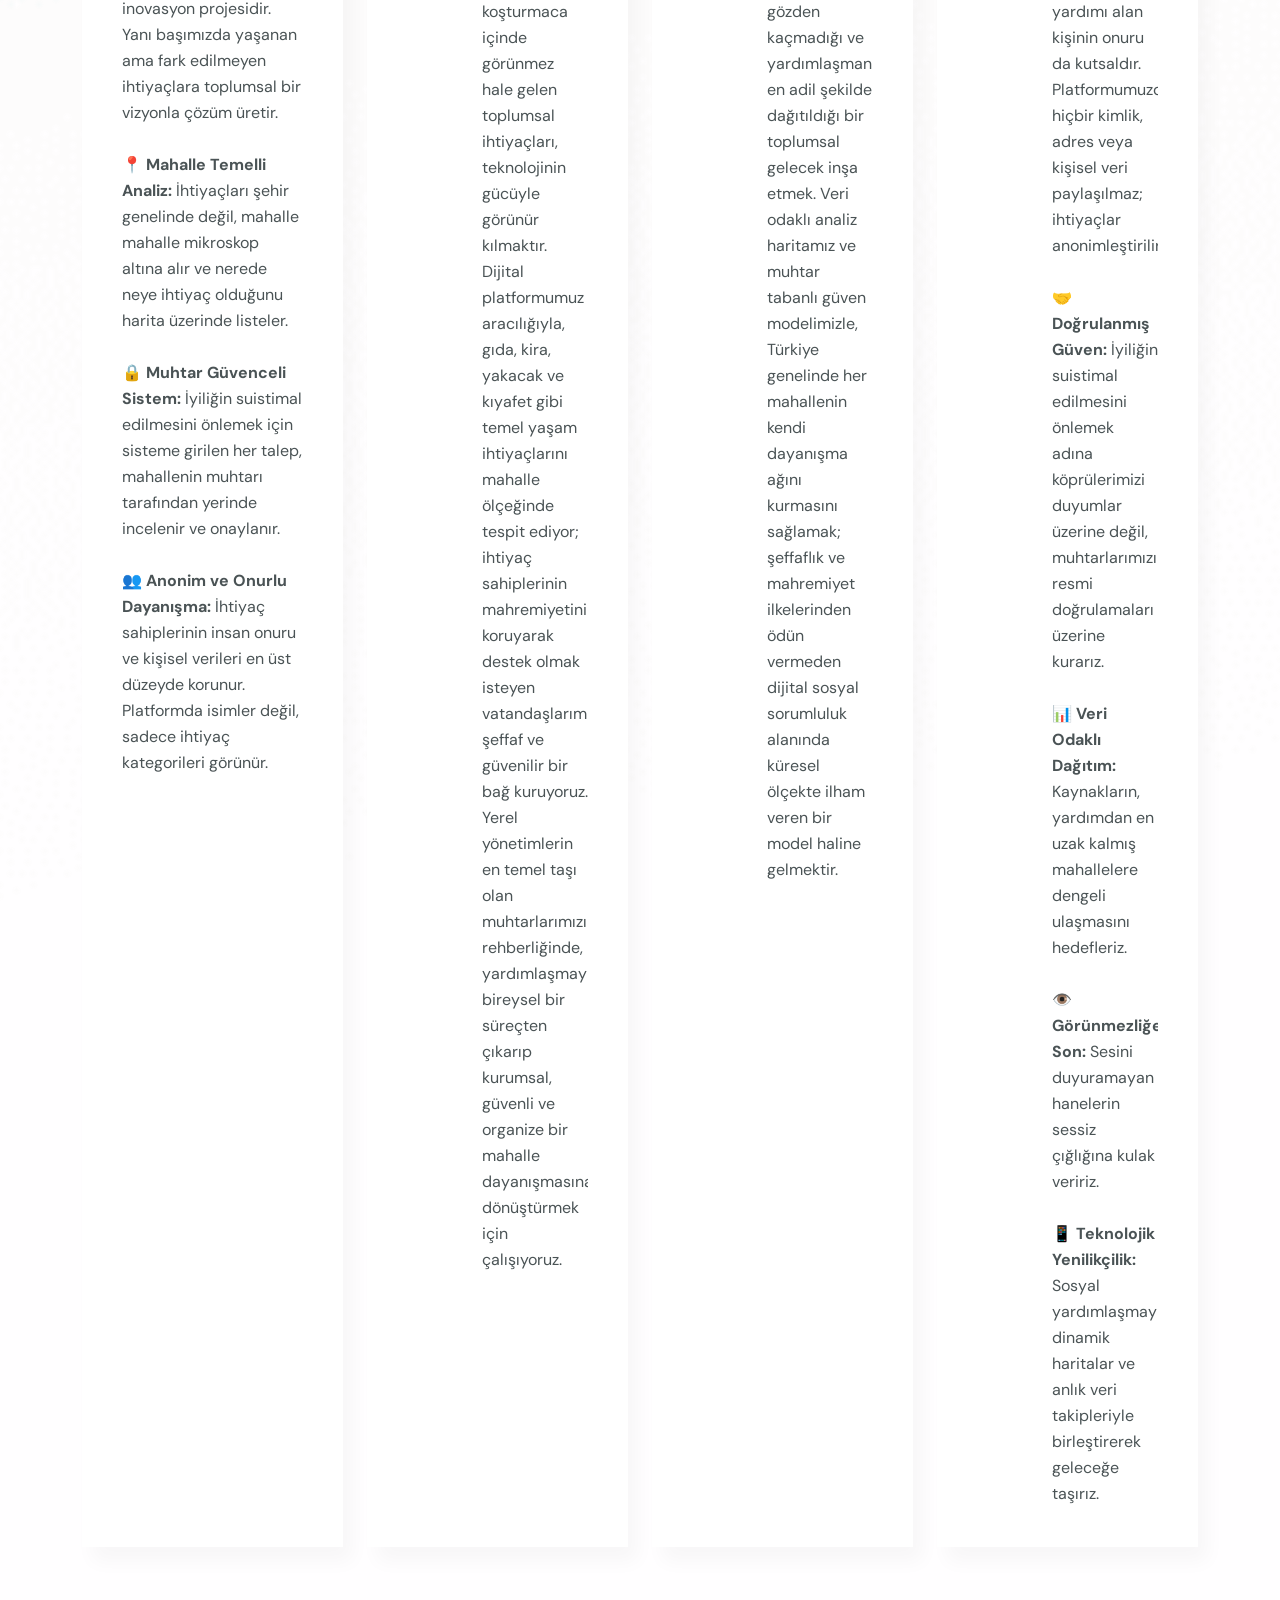
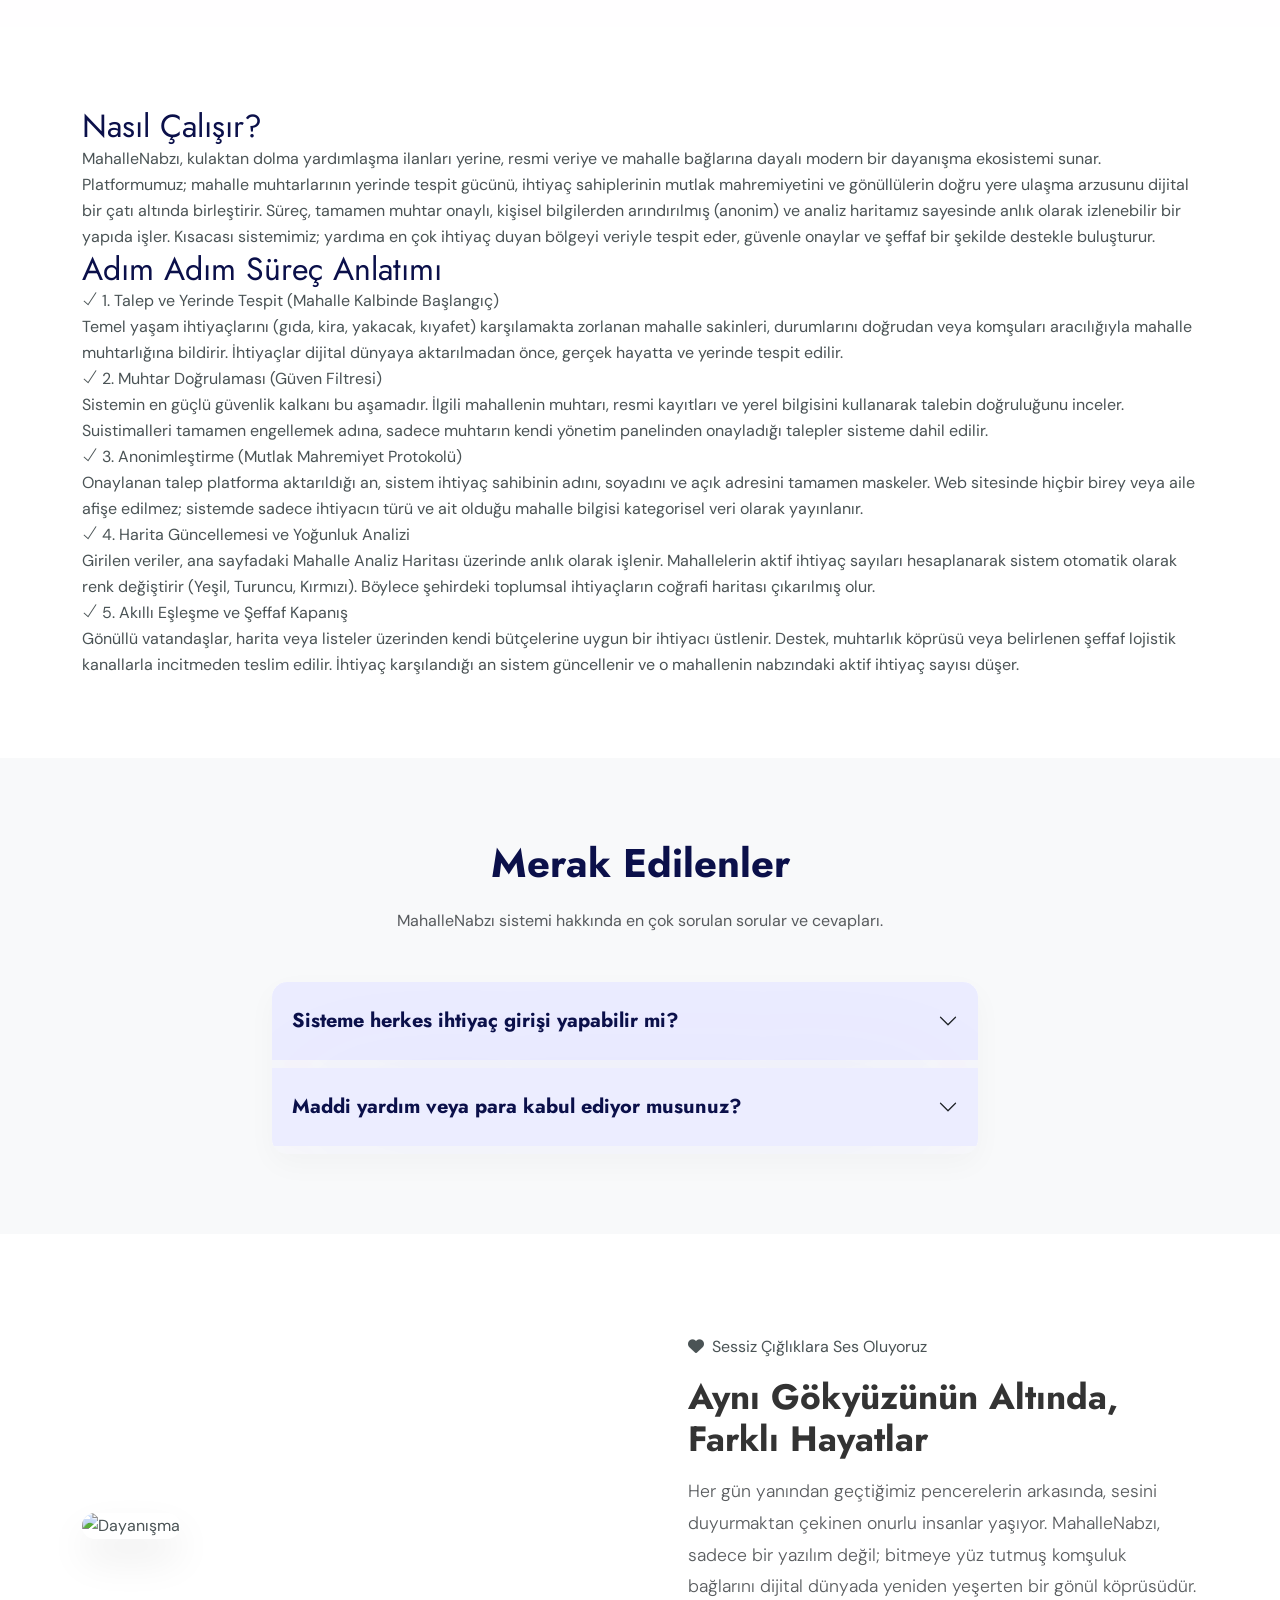
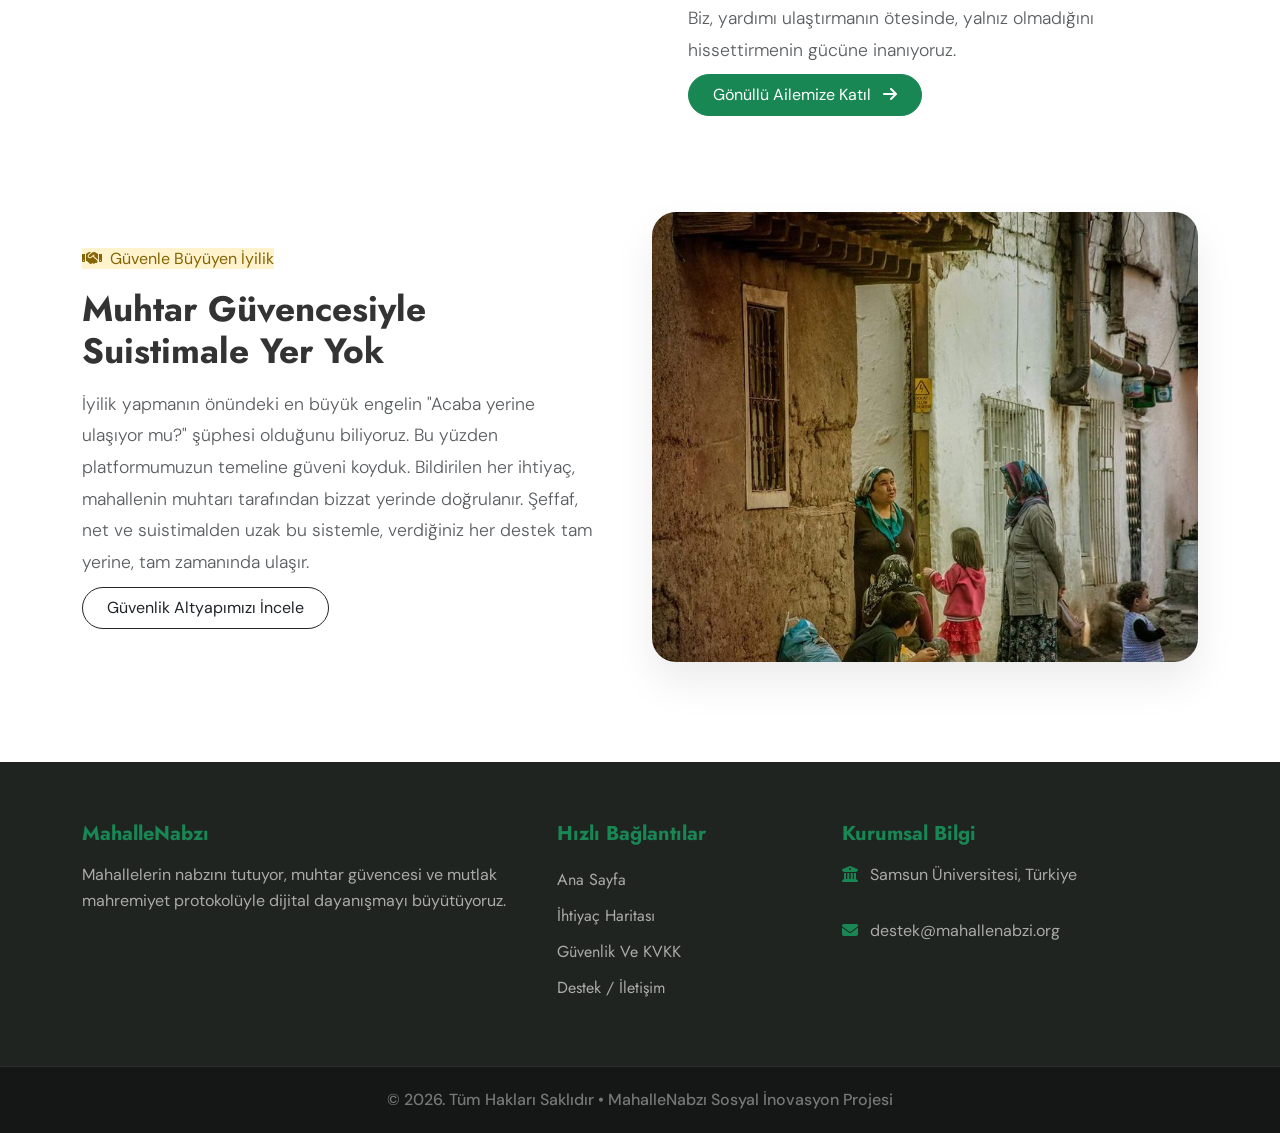
==== commit a810454f: "Ana Sayfa alt bölüm renkleri değiştirildi" ====
--- a/eduleb/index.html
+++ b/eduleb/index.html
@@ -490,7 +490,7 @@
 					</div>				
 					<div class="col-lg-3 col-sm-6 col-xs-12">
 						<div class="single_footer">
-							<h4>Hızlı Bağlantılar</h4>
+							<h4 class="fw-bold text-success mb-3">Hızlı Bağlantılar</h4>
 							<ul class="list-unstyled">
 								<li><a href="index.html" class="text-decoration-none" style="color:#aaa;">Ana Sayfa</a></li>
 								<li><a href="mahalle-analizi.html" class="text-decoration-none" style="color:#aaa;">İhtiyaç Haritası</a></li>
@@ -501,7 +501,7 @@
 					</div>	
 					<div class="col-lg-4 col-sm-6 col-xs-12">
 						<div class="single_footer">
-							<h4>Kurumsal Bilgi</h4>
+						<h4 class="fw-bold text-success mb-3">Kurumsal Bilgi</h4>
 							<p style="color: #aaa;"><i class="fa-solid fa-university text-success me-2"></i> Samsun Üniversitesi, Türkiye</p>
 							<p style="color: #aaa;"><i class="fa-solid fa-envelope text-success me-2"></i> destek@mahallenabzi.org</p>
 						</div>
